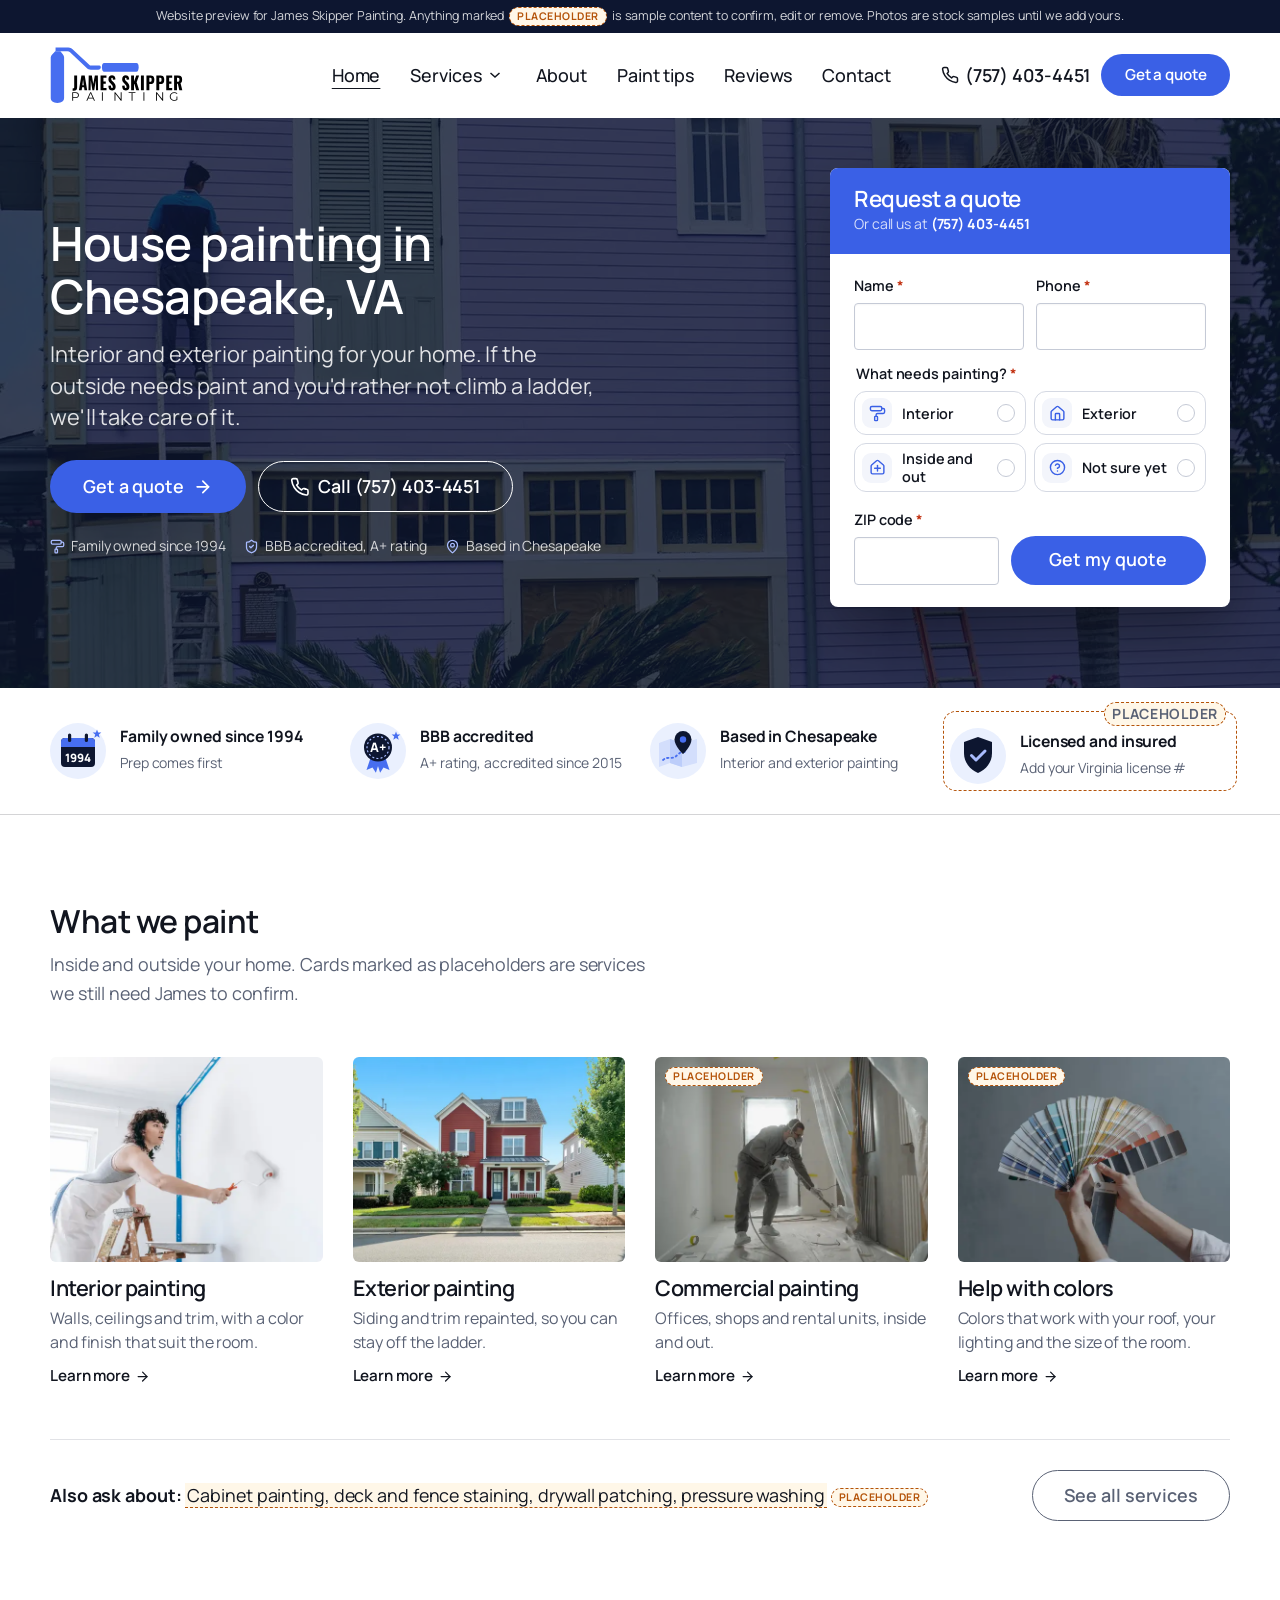
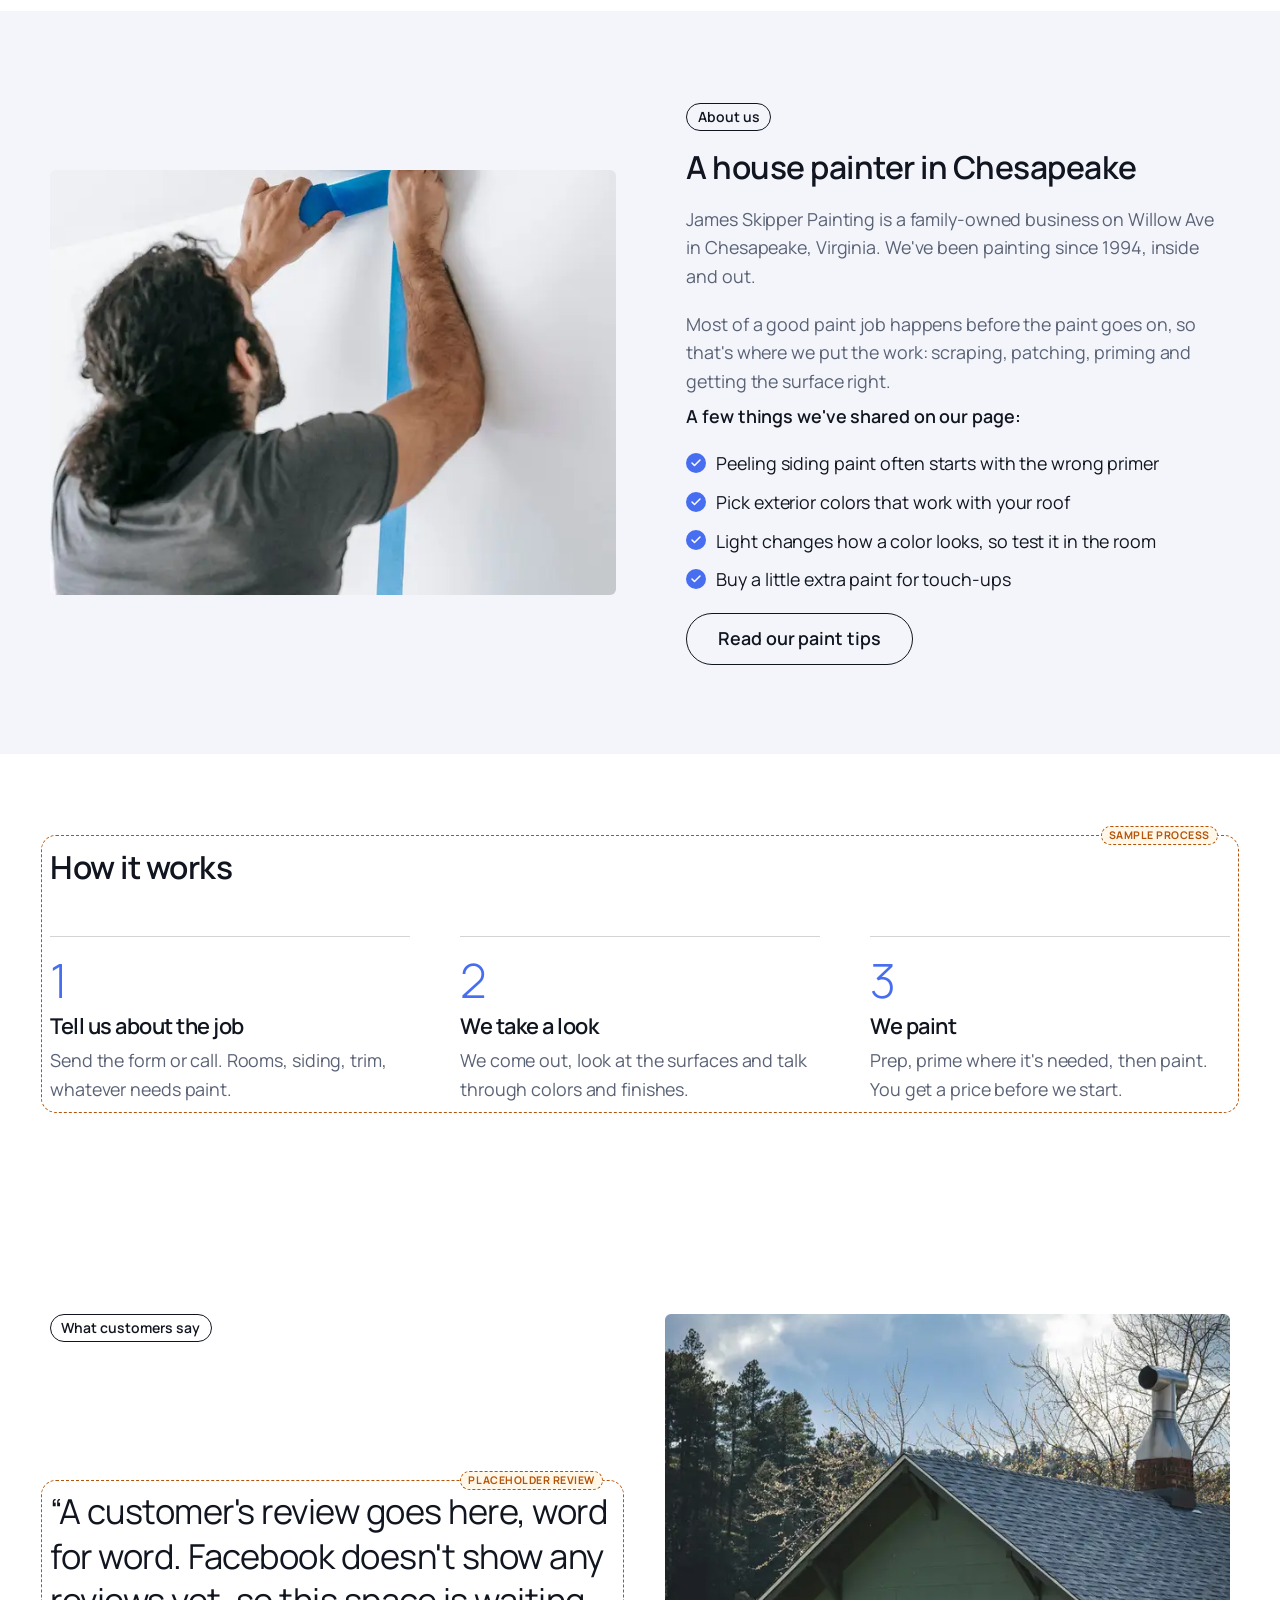
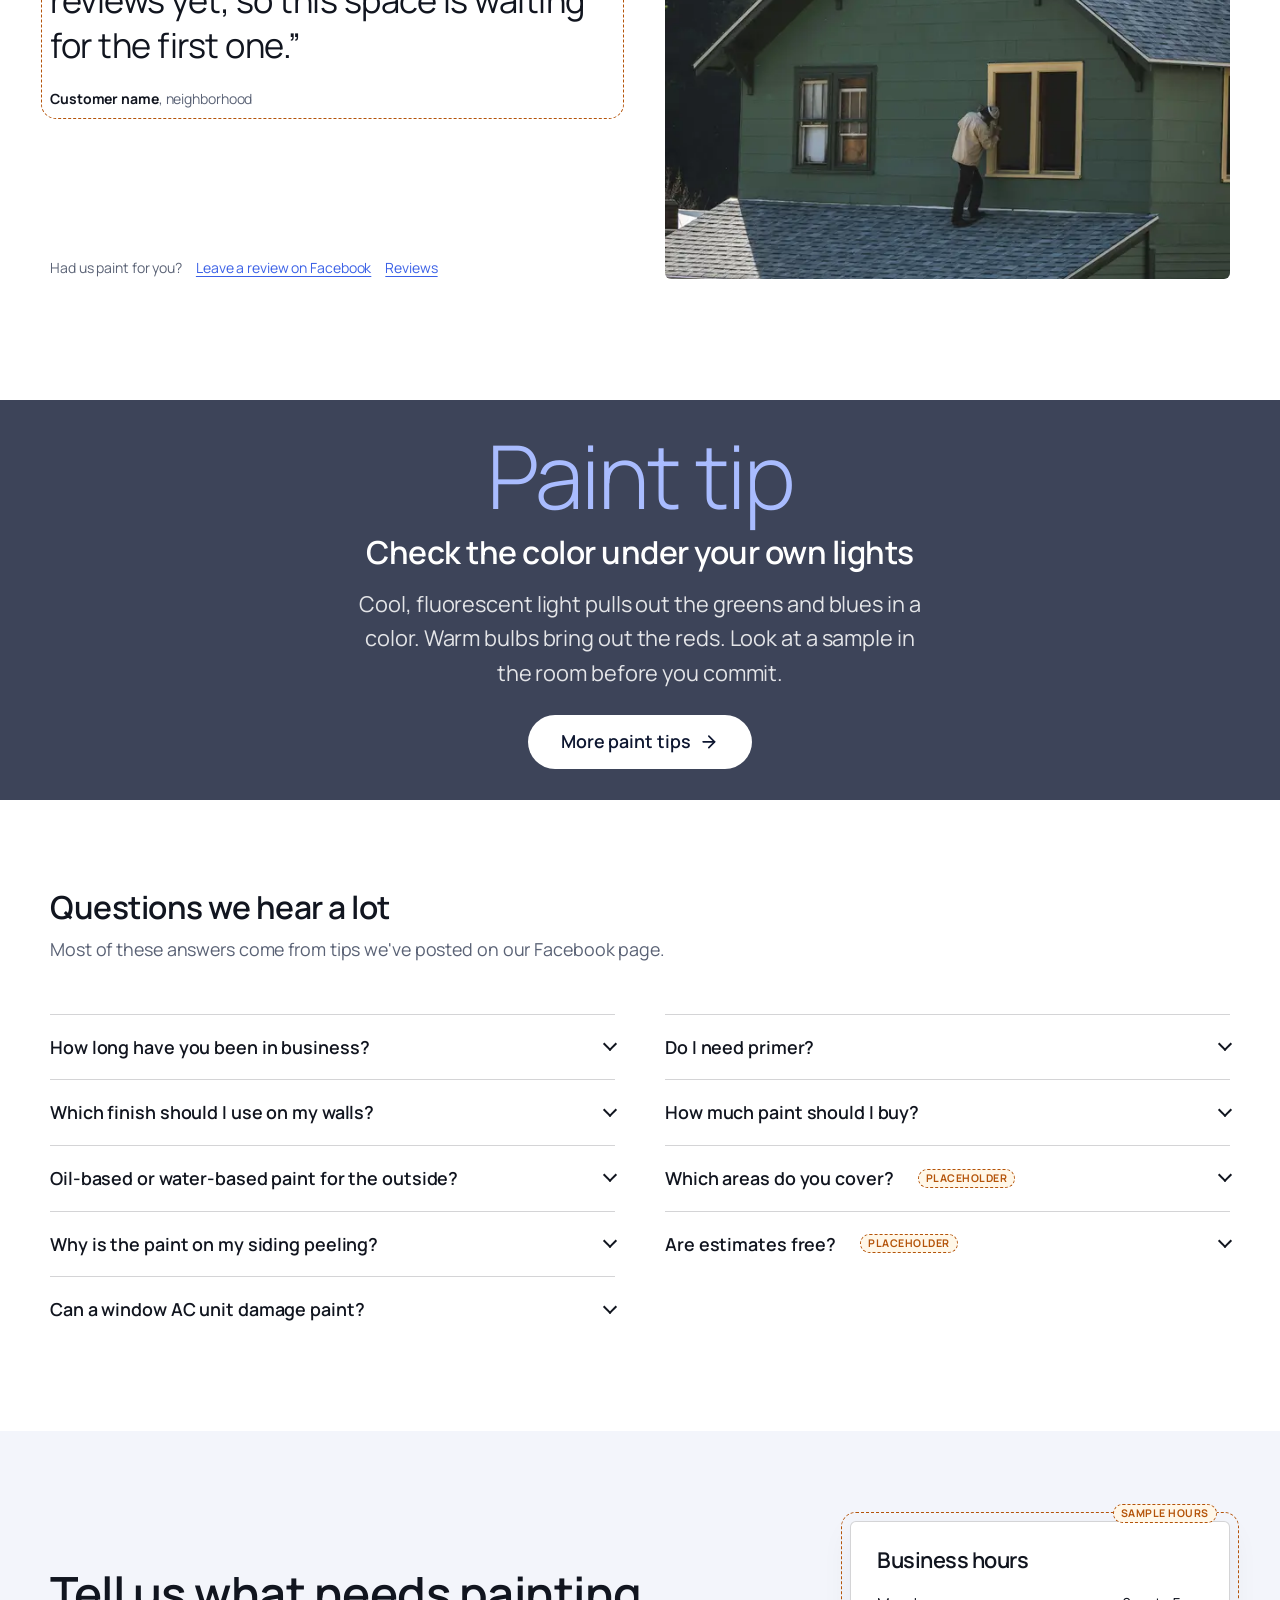
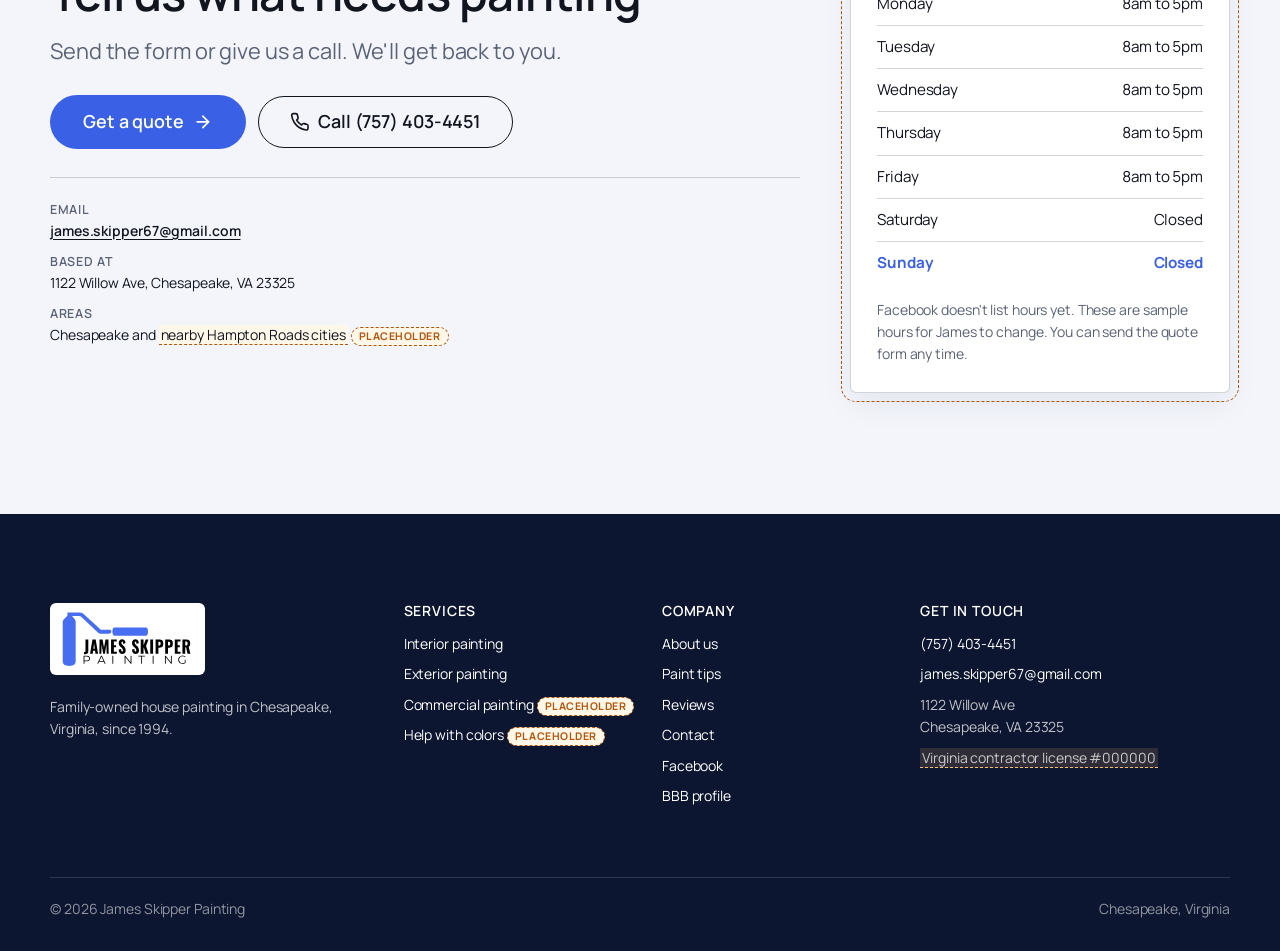
==== index.html @ ca0f30e1 "James Skipper Painting pitch prototype Static preview built from the pitch-prototypes starter: Home," ====
<!doctype html>
<html lang="en-US">
<head>
<meta charset="UTF-8">
<meta name="viewport" content="width=device-width, initial-scale=1">
<title>House Painting in Chesapeake, VA | James Skipper Painting</title>
<meta name="description" content="Family-owned interior and exterior house painting in Chesapeake, Virginia, since 1994. BBB accredited. Call (757) 403-4451 or request a quote.">
<!-- Prototype preview. Remove this noindex line at launch. -->
<meta name="robots" content="noindex, nofollow">
<meta name="theme-color" content="#0d1630">
<meta property="og:type" content="website">
<meta property="og:title" content="House Painting in Chesapeake, VA | James Skipper Painting">
<meta property="og:description" content="Family-owned interior and exterior house painting in Chesapeake, Virginia, since 1994. BBB accredited. Call (757) 403-4451 or request a quote.">
<meta property="og:url" content="https://skipperpainting.whitephoenixconsulting.com/">
<meta property="og:image" content="https://skipperpainting.whitephoenixconsulting.com/assets/img/og-image.jpg">
<meta name="twitter:card" content="summary_large_image">
<link rel="icon" type="image/png" href="assets/img/favicon-32.png">
<link rel="apple-touch-icon" href="assets/img/apple-touch-icon.png">
<link rel="preconnect" href="https://fonts.googleapis.com">
<link rel="preconnect" href="https://fonts.gstatic.com" crossorigin>
<link rel="stylesheet" href="https://fonts.googleapis.com/css2?family=Manrope:wght@300..800&amp;display=swap">
<link rel="stylesheet" id="wp-block-library-css" href="assets/css/wp-blocks.css?ver=11.2.0">
<link rel="stylesheet" id="theme-style-css" href="assets/css/site.css?ver=8f2d6618">
<meta name="site-build" content="20261008000940">
<script>document.documentElement.classList.add("js");</script>
<script>(function(){if(!window.fetch)return;fetch("version.json",{cache:"no-store"}).then(function(r){return r.json()}).then(function(v){if(v.build&&v.build!=="20261008000940"){var k="reload-"+v.build;try{if(sessionStorage.getItem(k))return;sessionStorage.setItem(k,"1")}catch(e){}location.reload()}}).catch(function(){})})();</script>
<script type="speculationrules">{"prerender": [{"source": "document", "where": {"and": [{"href_matches": "/*"}, {"not": {"href_matches": "/*\\?*"}}, {"not": {"selector_matches": "a[rel~=nofollow]"}}]}, "eagerness": "moderate"}]}</script>
<link rel="preload" as="image" href="assets/img/hero-1280.webp" imagesrcset="assets/img/hero-800.webp 800w, assets/img/hero-1280.webp 1280w, assets/img/hero-1920.webp 1920w" imagesizes="100vw" fetchpriority="high">
<script type="application/ld+json">{"@context":"https://schema.org","@type":"HousePainter","name":"James Skipper Painting","url":"https://skipperpainting.whitephoenixconsulting.com/","logo":"https://skipperpainting.whitephoenixconsulting.com/assets/img/logo.png","image":"https://skipperpainting.whitephoenixconsulting.com/assets/img/og-image.jpg","telephone":"+1-757-403-4451","email":"james.skipper67@gmail.com","address":{"@type":"PostalAddress","streetAddress":"1122 Willow Ave","addressLocality":"Chesapeake","addressRegion":"VA","postalCode":"23325","addressCountry":"US"},"foundingDate":"1994","areaServed":{"@type":"City","name":"Chesapeake"},"sameAs":["https://www.facebook.com/people/James-Skipper-Painting/100089586026542/","https://www.bbb.org/us/va/chesapeake/profile/painting-contractors/james-skipper-painting-0583-90042634"]}</script>
<script src="assets/js/site.js?ver=836bb1c6" defer></script>
</head>
<body class="home page has-mobile-actions">
<div class="wp-site-blocks">
<a class="skip-link screen-reader-text" href="#wp--skip-link--target">Skip to content</a>
<div class="preview-bar" role="note">Website preview for James Skipper Painting. Anything marked <span class="ph-chip" title="Placeholder: sample content. James Skipper Painting can confirm, edit or remove it.">Placeholder</span> is sample content to confirm, edit or remove. <span class="preview-bar__more">Photos are stock samples until we add yours.</span></div>
<header class="wp-block-template-part site-header has-global-padding">
  <div class="site-header__inner">
    <div class="wp-block-site-logo"><a href="./" rel="home" aria-label="James Skipper Painting, home"><img src="assets/img/logo.svg" width="182" height="78" alt="James Skipper Painting"></a></div>
    <nav class="wp-block-navigation" aria-label="Main"><ul class="wp-block-navigation__container"><li class="wp-block-navigation-item"><a class="wp-block-navigation-item__content" href="./" aria-current="page">Home</a></li><li class="wp-block-navigation-item has-child open-on-hover-click wp-block-navigation-submenu has-mega-menu"><a class="wp-block-navigation-item__content" href="services/">Services</a><button class="wp-block-navigation__submenu-icon wp-block-navigation-submenu__toggle" type="button" aria-expanded="false" aria-controls="mega-services" aria-label="Services submenu"><svg xmlns="http://www.w3.org/2000/svg" width="12" height="12" viewBox="0 0 12 12" fill="none" aria-hidden="true" focusable="false"><path d="M1.50002 4L6.00002 8L10.5 4" stroke-width="1.5"></path></svg></button><div class="mega-menu" id="mega-services"><div class="mega-menu__inner"><div class="mega-menu__grid"><a class="mega-card" href="services/#interior-painting"><span class="mega-card__media"><img src="assets/img/interior-640.webp" width="640" height="427" alt="" loading="lazy" decoding="async"></span><span class="mega-card__title">Interior painting</span><span class="mega-card__text">Walls, ceilings and trim, with a color and finish that suit the room.</span></a><a class="mega-card" href="services/#exterior-painting"><span class="mega-card__media"><img src="assets/img/exterior-640.webp" width="640" height="427" alt="" loading="lazy" decoding="async"></span><span class="mega-card__title">Exterior painting</span><span class="mega-card__text">Siding and trim repainted, so you can stay off the ladder.</span></a><a class="mega-card" href="services/#commercial-painting"><span class="mega-card__media"><img src="assets/img/commercial-640.webp" width="640" height="427" alt="" loading="lazy" decoding="async"><span class="ph-chip" title="Placeholder: sample content. James Skipper Painting can confirm, edit or remove it.">Placeholder</span></span><span class="mega-card__title">Commercial painting</span><span class="mega-card__text">Offices, shops and rental units, inside and out.</span></a><a class="mega-card" href="services/#color-advice"><span class="mega-card__media"><img src="assets/img/color-640.webp" width="640" height="427" alt="" loading="lazy" decoding="async"><span class="ph-chip" title="Placeholder: sample content. James Skipper Painting can confirm, edit or remove it.">Placeholder</span></span><span class="mega-card__title">Help with colors</span><span class="mega-card__text">Colors that work with your roof, your lighting and the size of the room.</span></a></div><div class="mega-menu__foot"><span><strong>Also ask about:</strong> <span class="ph" title="Placeholder: sample content. James Skipper Painting can confirm, edit or remove it.">Cabinet painting, deck and fence staining, drywall patching, pressure washing</span> <span class="ph-chip" title="Placeholder: sample content. James Skipper Painting can confirm, edit or remove it.">Placeholder</span></span><a class="more-link" href="services/">All services <svg xmlns="http://www.w3.org/2000/svg" viewBox="0 0 24 24" fill="none" stroke="currentColor" stroke-width="2" stroke-linecap="round" stroke-linejoin="round" aria-hidden="true" focusable="false"><path d="M5 12h14"/><path d="m12 5 7 7-7 7"/></svg></a></div></div></div></li><li class="wp-block-navigation-item"><a class="wp-block-navigation-item__content" href="about-us/">About</a></li><li class="wp-block-navigation-item"><a class="wp-block-navigation-item__content" href="paint-tips/">Paint tips</a></li><li class="wp-block-navigation-item"><a class="wp-block-navigation-item__content" href="reviews/">Reviews</a></li><li class="wp-block-navigation-item"><a class="wp-block-navigation-item__content" href="contact-us/">Contact</a></li></ul></nav>
    <div class="header-tools">
      <a class="header-phone" href="tel:+17574034451"><svg width="18" height="18" xmlns="http://www.w3.org/2000/svg" viewBox="0 0 24 24" fill="none" stroke="currentColor" stroke-width="2" stroke-linecap="round" stroke-linejoin="round" aria-hidden="true" focusable="false"><path d="M22 16.92v3a2 2 0 0 1-2.18 2 19.79 19.79 0 0 1-8.63-3.07 19.5 19.5 0 0 1-6-6 19.79 19.79 0 0 1-3.07-8.67A2 2 0 0 1 4.11 2h3a2 2 0 0 1 2 1.72c.13.96.36 1.9.7 2.81a2 2 0 0 1-.45 2.11L8.09 9.91a16 16 0 0 0 6 6l1.27-1.27a2 2 0 0 1 2.11-.45c.91.34 1.85.57 2.81.7A2 2 0 0 1 22 16.92z"/></svg>(757) 403-4451</a>
      <a class="icon-button header-call" href="tel:+17574034451" aria-label="Call (757) 403-4451"><svg xmlns="http://www.w3.org/2000/svg" viewBox="0 0 24 24" fill="none" stroke="currentColor" stroke-width="2" stroke-linecap="round" stroke-linejoin="round" aria-hidden="true" focusable="false"><path d="M22 16.92v3a2 2 0 0 1-2.18 2 19.79 19.79 0 0 1-8.63-3.07 19.5 19.5 0 0 1-6-6 19.79 19.79 0 0 1-3.07-8.67A2 2 0 0 1 4.11 2h3a2 2 0 0 1 2 1.72c.13.96.36 1.9.7 2.81a2 2 0 0 1-.45 2.11L8.09 9.91a16 16 0 0 0 6 6l1.27-1.27a2 2 0 0 1 2.11-.45c.91.34 1.85.57 2.81.7A2 2 0 0 1 22 16.92z"/></svg></a>
      <div class="wp-block-button header-quote"><a class="wp-block-button__link wp-element-button" href="quote/">Get a quote</a></div>
      <button class="wp-block-navigation__responsive-container-open icon-button" type="button" aria-haspopup="dialog" aria-expanded="false" aria-label="Open menu"><svg xmlns="http://www.w3.org/2000/svg" viewBox="0 0 24 24" aria-hidden="true" focusable="false"><path fill="currentColor" d="M5 5v1.5h14V5H5zm0 7.8h14v-1.5H5v1.5zM5 19h14v-1.5H5V19z"/></svg></button>
    </div>
  </div>
  <div class="wp-block-navigation__responsive-container" role="dialog" aria-modal="true" aria-label="Menu">
    <button class="wp-block-navigation__responsive-container-close icon-button" type="button" aria-label="Close menu"><svg xmlns="http://www.w3.org/2000/svg" viewBox="0 0 24 24" aria-hidden="true" focusable="false"><path fill="currentColor" d="m13.06 12 6.47-6.47-1.06-1.06L12 10.94 5.53 4.47 4.47 5.53 10.94 12l-6.47 6.47 1.06 1.06L12 13.06l6.47 6.47 1.06-1.06L13.06 12Z"/></svg></button>
    <ul><li><a href="./" aria-current="page">Home</a></li><li><a href="services/">Services</a><ul class="overlay-sub"><li><a href="services/#interior-painting">Interior painting</a></li><li><a href="services/#exterior-painting">Exterior painting</a></li><li><a href="services/#commercial-painting">Commercial painting</a></li><li><a href="services/#color-advice">Help with colors</a></li></ul></li><li><a href="about-us/">About</a></li><li><a href="paint-tips/">Paint tips</a></li><li><a href="reviews/">Reviews</a></li><li><a href="contact-us/">Contact</a></li></ul>
    <div class="wp-block-buttons is-layout-flex"><div class="wp-block-button"><a class="wp-block-button__link wp-element-button" href="quote/">Get a quote</a></div><div class="wp-block-button is-style-outline"><a class="wp-block-button__link wp-element-button" href="tel:+17574034451">Call (757) 403-4451</a></div></div>
  </div>
</header>
<main class="wp-block-group" id="wp--skip-link--target">

<div class="wp-block-cover alignfull hero-cover">
  <img class="wp-block-cover__image-background" src="assets/img/hero-1280.webp" srcset="assets/img/hero-800.webp 800w, assets/img/hero-1280.webp 1280w, assets/img/hero-1920.webp 1920w" sizes="100vw" width="1920" height="1280" alt="" fetchpriority="high" decoding="async" data-object-fit="cover">
  <span aria-hidden="true" class="wp-block-cover__background has-background-dim-80 has-background-dim" style="background-color:#0d1630"></span>
  <div class="wp-block-cover__inner-container">
    <div class="wp-block-columns is-layout-flex">
      <div class="wp-block-column">
        <h1 class="wp-block-heading">House painting in Chesapeake, VA</h1>
        <p class="hero-lede">Interior and exterior painting for your home. If the outside needs paint and you'd rather not climb a ladder, we'll take care of it.</p>
        <div data-hero-cta><div class="wp-block-buttons is-layout-flex"><div class="wp-block-button"><a class="wp-block-button__link wp-element-button" href="quote/">Get a quote<svg xmlns="http://www.w3.org/2000/svg" viewBox="0 0 24 24" fill="none" stroke="currentColor" stroke-width="2" stroke-linecap="round" stroke-linejoin="round" aria-hidden="true" focusable="false"><path d="M5 12h14"/><path d="m12 5 7 7-7 7"/></svg></a></div><div class="wp-block-button is-style-outline"><a class="wp-block-button__link wp-element-button" href="tel:+17574034451"><svg xmlns="http://www.w3.org/2000/svg" viewBox="0 0 24 24" fill="none" stroke="currentColor" stroke-width="2" stroke-linecap="round" stroke-linejoin="round" aria-hidden="true" focusable="false"><path d="M22 16.92v3a2 2 0 0 1-2.18 2 19.79 19.79 0 0 1-8.63-3.07 19.5 19.5 0 0 1-6-6 19.79 19.79 0 0 1-3.07-8.67A2 2 0 0 1 4.11 2h3a2 2 0 0 1 2 1.72c.13.96.36 1.9.7 2.81a2 2 0 0 1-.45 2.11L8.09 9.91a16 16 0 0 0 6 6l1.27-1.27a2 2 0 0 1 2.11-.45c.91.34 1.85.57 2.81.7A2 2 0 0 1 22 16.92z"/></svg>Call (757) 403-4451</a></div></div></div>
        <p class="hero-meta"><span><svg xmlns="http://www.w3.org/2000/svg" viewBox="0 0 24 24" fill="none" stroke="currentColor" stroke-width="2" stroke-linecap="round" stroke-linejoin="round" aria-hidden="true" focusable="false"><rect width="16" height="6" x="2" y="2" rx="2"/><path d="M10 16v-2a2 2 0 0 1 2-2h8a2 2 0 0 0 2-2V7a2 2 0 0 0-2-2h-2"/><rect width="4" height="6" x="8" y="16" rx="1"/></svg> Family owned since 1994</span><span><svg xmlns="http://www.w3.org/2000/svg" viewBox="0 0 24 24" fill="none" stroke="currentColor" stroke-width="2" stroke-linecap="round" stroke-linejoin="round" aria-hidden="true" focusable="false"><path d="M20 13c0 5-3.5 7.5-7.66 8.95a1 1 0 0 1-.67-.01C7.5 20.5 4 18 4 13V6a1 1 0 0 1 1-1c2 0 4.5-1.2 6.24-2.72a1.17 1.17 0 0 1 1.52 0C14.51 3.81 17 5 19 5a1 1 0 0 1 1 1z"/><path d="m9 12 2 2 4-4"/></svg> BBB accredited, A+ rating</span><span><svg xmlns="http://www.w3.org/2000/svg" viewBox="0 0 24 24" fill="none" stroke="currentColor" stroke-width="2" stroke-linecap="round" stroke-linejoin="round" aria-hidden="true" focusable="false"><path d="M20 10c0 4.993-5.539 10.193-7.399 11.799a1 1 0 0 1-1.202 0C9.539 20.193 4 14.993 4 10a8 8 0 0 1 16 0"/><circle cx="12" cy="10" r="3"/></svg> Based in Chesapeake</span></p>
      </div>
      <div class="wp-block-column hero-form-col">
        <div class="quote-box">
          <div class="quote-box__head"><h2 class="wp-block-heading">Request a quote</h2><p>Or call us at <a href="tel:+17574034451">(757) 403-4451</a></p></div>
          <div class="gform_wrapper">
            <div class="gform_validation_errors" role="alert" hidden>There was a problem with your submission. Please review the fields below.</div>
            <form method="post" novalidate>
              <div class="gform_fields">
                <div class="gfield gfield--width-half stack-sm "><label class="gfield_label" for="h-name">Name<span class="gfield_required" aria-hidden="true">*</span></label><div class="ginput_container"><input id="h-name" name="name" type="text" autocomplete="name" required></div><div class="validation_message" aria-live="polite"></div></div>
                <div class="gfield gfield--width-half stack-sm "><label class="gfield_label" for="h-phone">Phone<span class="gfield_required" aria-hidden="true">*</span></label><div class="ginput_container"><input id="h-phone" name="phone" type="tel" autocomplete="tel" required></div><div class="validation_message" aria-live="polite"></div></div>
                <fieldset class="gfield " data-group-required style="border:0;margin:0;padding:0;min-width:0"><legend class="gfield_label">What needs painting?<span class="gfield_required" aria-hidden="true">*</span></legend><div class="ginput_container"><ul class="gchoice-cards"><li><label class="gcard"><input type="radio" name="service" value="interior-painting"><span class="gcard__box"><span class="gcard__icon"><svg viewBox="0 0 24 24" fill="none" stroke="currentColor" stroke-width="2" stroke-linecap="round" stroke-linejoin="round" aria-hidden="true" focusable="false"><rect width="16" height="6" x="2" y="2" rx="2"/><path d="M10 16v-2a2 2 0 0 1 2-2h8a2 2 0 0 0 2-2V7a2 2 0 0 0-2-2h-2"/><rect width="4" height="6" x="8" y="16" rx="1"/></svg></span><span class="gcard__text">Interior</span><span class="gcard__tick"><svg viewBox="0 0 24 24" fill="none" stroke="currentColor" stroke-width="3.5" stroke-linecap="round" stroke-linejoin="round" aria-hidden="true" focusable="false"><path d="M20 6 9 17l-5-5"/></svg></span></span></label></li><li><label class="gcard"><input type="radio" name="service" value="exterior-painting"><span class="gcard__box"><span class="gcard__icon"><svg viewBox="0 0 24 24" fill="none" stroke="currentColor" stroke-width="2" stroke-linecap="round" stroke-linejoin="round" aria-hidden="true" focusable="false"><path d="M15 21v-8a1 1 0 0 0-1-1h-4a1 1 0 0 0-1 1v8"/><path d="M3 10a2 2 0 0 1 .709-1.528l7-5.999a2 2 0 0 1 2.582 0l7 5.999A2 2 0 0 1 21 10v9a2 2 0 0 1-2 2H5a2 2 0 0 1-2-2z"/></svg></span><span class="gcard__text">Exterior</span><span class="gcard__tick"><svg viewBox="0 0 24 24" fill="none" stroke="currentColor" stroke-width="3.5" stroke-linecap="round" stroke-linejoin="round" aria-hidden="true" focusable="false"><path d="M20 6 9 17l-5-5"/></svg></span></span></label></li><li><label class="gcard"><input type="radio" name="service" value="inside-and-out"><span class="gcard__box"><span class="gcard__icon"><svg viewBox="0 0 24 24" fill="none" stroke="currentColor" stroke-width="2" stroke-linecap="round" stroke-linejoin="round" aria-hidden="true" focusable="false"><path d="M3 10a2 2 0 0 1 .709-1.528l7-5.999a2 2 0 0 1 2.582 0l7 5.999A2 2 0 0 1 21 10v9a2 2 0 0 1-2 2H5a2 2 0 0 1-2-2z"/><path d="M8 13h8"/><path d="M12 9v8"/></svg></span><span class="gcard__text">Inside and out</span><span class="gcard__tick"><svg viewBox="0 0 24 24" fill="none" stroke="currentColor" stroke-width="3.5" stroke-linecap="round" stroke-linejoin="round" aria-hidden="true" focusable="false"><path d="M20 6 9 17l-5-5"/></svg></span></span></label></li><li><label class="gcard"><input type="radio" name="service" value="not-sure"><span class="gcard__box"><span class="gcard__icon"><svg viewBox="0 0 24 24" fill="none" stroke="currentColor" stroke-width="2" stroke-linecap="round" stroke-linejoin="round" aria-hidden="true" focusable="false"><circle cx="12" cy="12" r="10"/><path d="M9.09 9a3 3 0 0 1 5.83 1c0 2-3 3-3 3"/><path d="M12 17h.01"/></svg></span><span class="gcard__text">Not sure yet</span><span class="gcard__tick"><svg viewBox="0 0 24 24" fill="none" stroke="currentColor" stroke-width="3.5" stroke-linecap="round" stroke-linejoin="round" aria-hidden="true" focusable="false"><path d="M20 6 9 17l-5-5"/></svg></span></span></label></li></ul></div><div class="validation_message" aria-live="polite"></div></fieldset>
              </div>
              <div class="gform_footer gform_footer--inline">
                <div class="gfield "><label class="gfield_label" for="h-zip">ZIP code<span class="gfield_required" aria-hidden="true">*</span></label><div class="ginput_container"><input id="h-zip" name="zip" type="text" inputmode="numeric" maxlength="5" autocomplete="postal-code" required></div><div class="validation_message" aria-live="polite"></div></div>
                <button class="wp-element-button" type="submit">Get my quote</button>
              </div>
            </form>
            <div class="gform_confirmation_wrapper" hidden><div class="gform_confirmation_message" role="status"><h3 class="wp-block-heading">Thanks<span data-first-name></span>! We got your request.</h3><p>We'll get back to you soon. Need us sooner? Call <a href="tel:+17574034451">(757) 403-4451</a>.</p></div></div>
          </div>
        </div>
      </div>
    </div>
  </div>
</div>

<section class="wp-block-group alignfull trust-row has-global-padding" aria-label="About us at a glance">
  <div class="wp-block-group is-layout-grid columns-4"><div class="trust-item wp-reveal"><svg class="trust-art" viewBox="0 0 56 56" aria-hidden="true" focusable="false"><circle cx="28" cy="28" r="28" fill="#eaf0fe"/><rect x="11" y="15" width="34" height="29" rx="4" fill="#0d1630"/><path d="M15 15h26a4 4 0 0 1 4 4v5H11v-5a4 4 0 0 1 4-4z" fill="#476ef0"/><rect x="18" y="10.5" width="3.2" height="8.5" rx="1.6" fill="#0d1630"/><rect x="34.8" y="10.5" width="3.2" height="8.5" rx="1.6" fill="#0d1630"/><text x="28" y="38.6" text-anchor="middle" font-family="Manrope, sans-serif" font-size="11.5" font-weight="800" fill="#fff">1994</text><polygon class="trust-art__spark" points="47.00,6.40 48.12,9.46 51.37,9.58 48.81,11.59 49.70,14.72 47.00,12.90 44.30,14.72 45.19,11.59 42.63,9.58 45.88,9.46" fill="#476ef0"/></svg><p><strong>Family owned since 1994</strong><span>Prep comes first</span></p></div><div class="trust-item wp-reveal" style="--reveal-delay:0.08s"><svg class="trust-art" viewBox="0 0 56 56" aria-hidden="true" focusable="false"><circle cx="28" cy="28" r="28" fill="#eaf0fe"/><path d="M21 33.5 16.5 47l6-2.6 3.4 5.3 3.6-11.4z" fill="#476ef0"/><path d="M35 33.5 39.5 47l-6-2.6-3.4 5.3-3.6-11.4z" fill="#476ef0"/><circle cx="28" cy="24.5" r="14" fill="#0d1630"/><circle cx="28" cy="24.5" r="11" fill="none" stroke="#a9bcff" stroke-width="1.2" stroke-dasharray="2 2.2"/><text x="28" y="29.2" text-anchor="middle" font-family="Manrope, sans-serif" font-size="13" font-weight="800" fill="#fff">A+</text><polygon class="trust-art__spark" points="46.00,8.40 47.12,11.46 50.37,11.58 47.81,13.59 48.70,16.72 46.00,14.90 43.30,16.72 44.19,13.59 41.63,11.58 44.88,11.46" fill="#476ef0"/></svg><p><strong>BBB accredited</strong><span>A+ rating, accredited since 2015</span></p></div><div class="trust-item wp-reveal" style="--reveal-delay:0.16s"><svg class="trust-art" viewBox="0 0 56 56" aria-hidden="true" focusable="false"><circle cx="28" cy="28" r="28" fill="#eaf0fe"/><polygon points="9,20 20,16 32,20 47,16 47,40 32,44 20,40 9,44" fill="#d3defc"/><polygon points="20,16 32,20 32,44 20,40" fill="#bccdfa"/><path d="M13 37c5-4 9-1 12-3s5-6 10-5" fill="none" stroke="#476ef0" stroke-width="1.8" stroke-linecap="round" stroke-dasharray="1.5 3"/><path class="trust-art__pin" d="M33 8a8.5 8.5 0 0 1 8.5 8.5c0 6.5-8.5 14.5-8.5 14.5s-8.5-8-8.5-14.5A8.5 8.5 0 0 1 33 8z" fill="#0d1630"/><circle cx="33" cy="16.5" r="3.2" fill="#476ef0"/></svg><p><strong>Based in Chesapeake</strong><span>Interior and exterior painting</span></p></div><div class="trust-item wp-reveal is-placeholder" style="--reveal-delay:0.24s"><span class="ph-chip ph-corner" title="Placeholder: sample content. James Skipper Painting can confirm, edit or remove it.">Placeholder</span><svg class="trust-art" viewBox="0 0 56 56" aria-hidden="true" focusable="false"><circle cx="28" cy="28" r="28" fill="#eaf0fe"/><path d="M28 9l14 5v11c0 9.5-6 16.5-14 20-8-3.5-14-10.5-14-20V14z" fill="#0d1630"/><path d="M21.5 27.5l4.5 4.5 9-9" fill="none" stroke="#a9bcff" stroke-width="3" stroke-linecap="round" stroke-linejoin="round"/></svg><p><strong>Licensed and insured</strong><span>Add your Virginia license #</span></p></div></div>
</section>

<section class="wp-block-group alignfull section has-global-padding" aria-labelledby="services-title">
  <div class="wide">
    <div class="section-head wp-reveal">
      <h2 class="wp-block-heading" id="services-title">What we paint</h2>
      <p>Inside and outside your home. Cards marked as placeholders are services we still need James to confirm.</p>
    </div>
    <div class="wp-block-group is-layout-grid columns-4"><div class="wp-block-group service-card wp-reveal">
  <a href="services/#interior-painting">
    <figure class="wp-block-image size-large"><img src="assets/img/interior-1000.webp" srcset="assets/img/interior-640.webp 640w, assets/img/interior-1000.webp 1000w, assets/img/interior-1400.webp 1400w" sizes="(min-width: 782px) 25vw, 50vw" width="1400" height="933" alt="Painter rolling white paint onto an interior wall" loading="lazy" decoding="async"></figure>
    <h3 class="wp-block-heading">Interior painting</h3>
    <p>Walls, ceilings and trim, with a color and finish that suit the room.</p>
    <span class="more-link">Learn more <svg xmlns="http://www.w3.org/2000/svg" viewBox="0 0 24 24" fill="none" stroke="currentColor" stroke-width="2" stroke-linecap="round" stroke-linejoin="round" aria-hidden="true" focusable="false"><path d="M5 12h14"/><path d="m12 5 7 7-7 7"/></svg></span>
  </a>
</div><div class="wp-block-group service-card wp-reveal" style="--reveal-delay:0.08s">
  <a href="services/#exterior-painting">
    <figure class="wp-block-image size-large"><img src="assets/img/exterior-1000.webp" srcset="assets/img/exterior-640.webp 640w, assets/img/exterior-1000.webp 1000w, assets/img/exterior-1400.webp 1400w" sizes="(min-width: 782px) 25vw, 50vw" width="1400" height="933" alt="Red two-story house with white trim on a residential street" loading="lazy" decoding="async"></figure>
    <h3 class="wp-block-heading">Exterior painting</h3>
    <p>Siding and trim repainted, so you can stay off the ladder.</p>
    <span class="more-link">Learn more <svg xmlns="http://www.w3.org/2000/svg" viewBox="0 0 24 24" fill="none" stroke="currentColor" stroke-width="2" stroke-linecap="round" stroke-linejoin="round" aria-hidden="true" focusable="false"><path d="M5 12h14"/><path d="m12 5 7 7-7 7"/></svg></span>
  </a>
</div><div class="wp-block-group service-card wp-reveal" style="--reveal-delay:0.16s">
  <a href="services/#commercial-painting">
    <figure class="wp-block-image size-large"><img src="assets/img/commercial-1000.webp" srcset="assets/img/commercial-640.webp 640w, assets/img/commercial-1000.webp 1000w, assets/img/commercial-1400.webp 1400w" sizes="(min-width: 782px) 25vw, 50vw" width="1400" height="933" alt="Painter spraying walls in a room covered with plastic sheeting" loading="lazy" decoding="async"><span class="ph-chip" title="Placeholder: sample content. James Skipper Painting can confirm, edit or remove it.">Placeholder</span></figure>
    <h3 class="wp-block-heading">Commercial painting</h3>
    <p>Offices, shops and rental units, inside and out.</p>
    <span class="more-link">Learn more <svg xmlns="http://www.w3.org/2000/svg" viewBox="0 0 24 24" fill="none" stroke="currentColor" stroke-width="2" stroke-linecap="round" stroke-linejoin="round" aria-hidden="true" focusable="false"><path d="M5 12h14"/><path d="m12 5 7 7-7 7"/></svg></span>
  </a>
</div><div class="wp-block-group service-card wp-reveal" style="--reveal-delay:0.24s">
  <a href="services/#color-advice">
    <figure class="wp-block-image size-large"><img src="assets/img/color-1000.webp" srcset="assets/img/color-640.webp 640w, assets/img/color-1000.webp 1000w, assets/img/color-1400.webp 1400w" sizes="(min-width: 782px) 25vw, 50vw" width="1400" height="933" alt="Hand holding open a fan deck of paint colors" loading="lazy" decoding="async"><span class="ph-chip" title="Placeholder: sample content. James Skipper Painting can confirm, edit or remove it.">Placeholder</span></figure>
    <h3 class="wp-block-heading">Help with colors</h3>
    <p>Colors that work with your roof, your lighting and the size of the room.</p>
    <span class="more-link">Learn more <svg xmlns="http://www.w3.org/2000/svg" viewBox="0 0 24 24" fill="none" stroke="currentColor" stroke-width="2" stroke-linecap="round" stroke-linejoin="round" aria-hidden="true" focusable="false"><path d="M5 12h14"/><path d="m12 5 7 7-7 7"/></svg></span>
  </a>
</div></div>
    <div class="truck-note wp-reveal"><p><strong>Also ask about:</strong> <span class="ph" title="Placeholder: sample content. James Skipper Painting can confirm, edit or remove it.">Cabinet painting, deck and fence staining, drywall patching, pressure washing</span> <span class="ph-chip" title="Placeholder: sample content. James Skipper Painting can confirm, edit or remove it.">Placeholder</span></p><div class="wp-block-buttons is-layout-flex"><div class="wp-block-button is-style-outline"><a class="wp-block-button__link wp-element-button" href="services/">See all services</a></div></div></div>
  </div>
</section>

<section class="wp-block-group alignfull section has-accent-5-background-color has-global-padding" aria-labelledby="about-title">
  <div class="wp-block-media-text alignwide wide is-stacked-on-mobile wp-reveal" style="grid-template-columns:48% auto">
    <figure class="wp-block-media-text__media wp-lightbox-container"><img src="assets/img/prep-1000.webp" srcset="assets/img/prep-640.webp 640w, assets/img/prep-1000.webp 1000w, assets/img/prep-1400.webp 1400w" sizes="(min-width: 782px) 48vw, 100vw" width="1400" height="1050" alt="Painter pressing tape along a wall before painting" loading="lazy" decoding="async"><button class="lightbox-trigger" type="button" aria-haspopup="dialog" aria-label="Enlarge: Painter pressing tape along a wall before painting"><svg xmlns="http://www.w3.org/2000/svg" width="12" height="12" fill="none" viewBox="0 0 12 12" aria-hidden="true" focusable="false"><path fill="#fff" d="M2 0a2 2 0 0 0-2 2v2h1.5V2a.5.5 0 0 1 .5-.5h2V0H2Zm2 10.5H2a.5.5 0 0 1-.5-.5V8H0v2a2 2 0 0 0 2 2h2v-1.5ZM8 12v-1.5h2a.5.5 0 0 0 .5-.5V8H12v2a2 2 0 0 1-2 2H8Zm2-12a2 2 0 0 1 2 2v2h-1.5V2a.5.5 0 0 0-.5-.5H8V0h2Z"/></svg></button></figure>
    <div class="wp-block-media-text__content">
      <h2 class="wp-block-heading is-style-text-annotation">About us</h2>
      <h2 class="wp-block-heading" id="about-title">A house painter in Chesapeake</h2>
      <p>James Skipper Painting is a family-owned business on Willow Ave in Chesapeake, Virginia. We've been painting since 1994, inside and out.</p>
      <p>Most of a good paint job happens before the paint goes on, so that's where we put the work: scraping, patching, priming and getting the surface right.</p>
      <p class="list-intro">A few things we've shared on our page:</p>
      <ul class="wp-block-list is-style-checks">
        <li>Peeling siding paint often starts with the wrong primer</li>
        <li>Pick exterior colors that work with your roof</li>
        <li>Light changes how a color looks, so test it in the room</li>
        <li>Buy a little extra paint for touch-ups</li>
      </ul>
      <div class="wp-block-buttons is-layout-flex"><div class="wp-block-button is-style-outline"><a class="wp-block-button__link wp-element-button" href="paint-tips/">Read our paint tips</a></div></div>
    </div>
  </div>
</section>

<section class="wp-block-group alignfull section has-global-padding" aria-labelledby="how-title">
  <div class="wide is-placeholder ph-section">
    <span class="ph-chip ph-corner" title="Placeholder: sample content. James Skipper Painting can confirm, edit or remove it.">Sample process</span>
    <div class="section-head wp-reveal"><h2 class="wp-block-heading" id="how-title">How it works</h2></div>
    <div class="wp-block-columns steps is-layout-flex">
      <div class="wp-block-column wp-reveal"><span class="step-number">1</span><h3 class="wp-block-heading">Tell us about the job</h3><p>Send the form or call. Rooms, siding, trim, whatever needs paint.</p></div>
      <div class="wp-block-column wp-reveal" style="--reveal-delay:0.08s"><span class="step-number">2</span><h3 class="wp-block-heading">We take a look</h3><p>We come out, look at the surfaces and talk through colors and finishes.</p></div>
      <div class="wp-block-column wp-reveal" style="--reveal-delay:0.16s"><span class="step-number">3</span><h3 class="wp-block-heading">We paint</h3><p>Prep, prime where it's needed, then paint. You get a price before we start.</p></div>
    </div>
  </div>
</section>

<section class="wp-block-group alignfull section has-global-padding">
  <div class="wp-block-columns alignwide wide is-layout-flex">
    <div class="wp-block-column testimonial-col wp-reveal">
      <h2 class="wp-block-heading is-style-text-annotation">What customers say</h2>
      <div class="is-placeholder">
        <span class="ph-chip ph-corner" title="Placeholder: sample content. James Skipper Painting can confirm, edit or remove it.">Placeholder review</span>
        <blockquote class="wp-block-quote is-style-plain testimonial-quote">
          <p>&ldquo;A customer's review goes here, word for word. Facebook doesn't show any reviews yet, so this space is waiting for the first one.&rdquo;</p>
          <cite><strong>Customer name</strong>, neighborhood</cite>
        </blockquote>
      </div>
      <p class="rating-line">Had us paint for you? <a href="https://www.facebook.com/profile.php?id=100089586026542&sk=reviews" target="_blank" rel="noopener">Leave a review on Facebook</a> <a href="reviews/">Reviews</a></p>
    </div>
    <div class="wp-block-column wp-reveal" style="--reveal-delay:0.08s">
      <figure class="wp-block-image size-large testimonial-media wp-lightbox-container"><img src="assets/img/trim-1000.webp" srcset="assets/img/trim-640.webp 640w, assets/img/trim-1000.webp 1000w, assets/img/trim-1400.webp 1400w" sizes="(min-width: 782px) 50vw, 100vw" width="1400" height="2062" alt="Painter working on the roof trim of a green house" loading="lazy" decoding="async"><button class="lightbox-trigger" type="button" aria-haspopup="dialog" aria-label="Enlarge: Painter working on the roof trim of a green house"><svg xmlns="http://www.w3.org/2000/svg" width="12" height="12" fill="none" viewBox="0 0 12 12" aria-hidden="true" focusable="false"><path fill="#fff" d="M2 0a2 2 0 0 0-2 2v2h1.5V2a.5.5 0 0 1 .5-.5h2V0H2Zm2 10.5H2a.5.5 0 0 1-.5-.5V8H0v2a2 2 0 0 0 2 2h2v-1.5ZM8 12v-1.5h2a.5.5 0 0 0 .5-.5V8H12v2a2 2 0 0 1-2 2H8Zm2-12a2 2 0 0 1 2 2v2h-1.5V2a.5.5 0 0 0-.5-.5H8V0h2Z"/></svg></button></figure>
    </div>
  </div>
</section>

<div class="wp-block-cover alignfull has-parallax band-cover" style="min-height:400px">
  <div role="img" aria-label="A living room with cream walls and a white brick fireplace" class="wp-block-cover__image-background has-parallax" style="background-position:50% 50%;background-image:url(assets/img/cover-1920.webp)"></div>
  <span aria-hidden="true" class="wp-block-cover__background has-background-dim-80 has-background-dim" style="background-color:#0d1630"></span>
  <div class="wp-block-cover__inner-container has-text-align-center wp-reveal">
    <span class="band-kicker">Paint tip</span>
    <h2 class="wp-block-heading">Check the color under your own lights</h2>
    <p>Cool, fluorescent light pulls out the greens and blues in a color. Warm bulbs bring out the reds. Look at a sample in the room before you commit.</p>
    <div class="wp-block-buttons is-layout-flex is-content-justification-center"><div class="wp-block-button is-style-light"><a class="wp-block-button__link wp-element-button" href="paint-tips/">More paint tips<svg xmlns="http://www.w3.org/2000/svg" viewBox="0 0 24 24" fill="none" stroke="currentColor" stroke-width="2" stroke-linecap="round" stroke-linejoin="round" aria-hidden="true" focusable="false"><path d="M5 12h14"/><path d="m12 5 7 7-7 7"/></svg></a></div></div>
  </div>
</div>

<section class="wp-block-group alignfull section has-global-padding" aria-labelledby="faq-title">
  <div class="wide">
    <div class="section-head wp-reveal">
      <h2 class="wp-block-heading" id="faq-title">Questions we hear a lot</h2>
      <p>Most of these answers come from tips we've posted on our Facebook page.</p>
    </div>
    <div class="faq-grid wp-reveal"><div><details class="wp-block-details"><summary>How long have you been in business?</summary><p>Since 1994. We're a family-owned painting business based in Chesapeake, and we've been BBB accredited since 2015.</p></details><details class="wp-block-details"><summary>Which finish should I use on my walls?</summary><p>Eggshell is a common pick for interior walls. It's close to flat, with a little more sheen, and it washes better, so fingerprints and marks come off more easily.</p></details><details class="wp-block-details"><summary>Oil-based or water-based paint for the outside?</summary><p>Oil-based paint has the longest record outdoors. It stands up to weather and leaves a smooth finish, but it's harder to work with and dries more slowly than water-based acrylic.</p></details><details class="wp-block-details"><summary>Why is the paint on my siding peeling?</summary><p>One common reason is the wrong primer. If the primer doesn't suit the surface, the paint can't grip, and it cracks and peels.</p></details><details class="wp-block-details"><summary>Can a window AC unit damage paint?</summary><p>Yes. Window units are a big cause of rotted sills and peeling paint around the frame and on the siding below. If you run them, expect to repaint more often.</p></details></div><div><details class="wp-block-details"><summary>Do I need primer?</summary><p>Often, yes. Primer sticks to surfaces where paint alone can fail, and it seals porous spots so the paint goes on and dries evenly.</p></details><details class="wp-block-details"><summary>How much paint should I buy?</summary><p>A little more than the job needs. If you run short, the extra is already there, and whatever is left over is handy for touch-ups later.</p></details><details class="wp-block-details"><summary>Which areas do you cover? <span class="ph-chip" title="Placeholder: sample content. James Skipper Painting can confirm, edit or remove it.">Placeholder</span></summary><p>We're based in Chesapeake. <span class="ph" title="Placeholder: sample content. James Skipper Painting can confirm, edit or remove it.">List the nearby cities here, for example Virginia Beach, Norfolk, Portsmouth and Suffolk.</span></p></details><details class="wp-block-details"><summary>Are estimates free? <span class="ph-chip" title="Placeholder: sample content. James Skipper Painting can confirm, edit or remove it.">Placeholder</span></summary><p><span class="ph" title="Placeholder: sample content. James Skipper Painting can confirm, edit or remove it.">Say here whether estimates are free and how soon you can come out.</span></p></details></div></div>
  </div>
</section>

<section class="wp-block-group alignfull section has-accent-5-background-color has-global-padding" aria-labelledby="visit-title">
  <div class="wp-block-columns alignwide wide is-layout-flex home-hours">
    <div class="wp-block-column wp-reveal">
      <h2 class="wp-block-heading" id="visit-title" style="font-size:var(--wp--preset--font-size--xx-large)">Tell us what needs painting</h2>
      <p class="home-hours__lede">Send the form or give us a call. We'll get back to you.</p>
      <div class="wp-block-buttons is-layout-flex"><div class="wp-block-button"><a class="wp-block-button__link wp-element-button" href="quote/">Get a quote<svg xmlns="http://www.w3.org/2000/svg" viewBox="0 0 24 24" fill="none" stroke="currentColor" stroke-width="2" stroke-linecap="round" stroke-linejoin="round" aria-hidden="true" focusable="false"><path d="M5 12h14"/><path d="m12 5 7 7-7 7"/></svg></a></div><div class="wp-block-button is-style-outline"><a class="wp-block-button__link wp-element-button" href="tel:+17574034451"><svg xmlns="http://www.w3.org/2000/svg" viewBox="0 0 24 24" fill="none" stroke="currentColor" stroke-width="2" stroke-linecap="round" stroke-linejoin="round" aria-hidden="true" focusable="false"><path d="M22 16.92v3a2 2 0 0 1-2.18 2 19.79 19.79 0 0 1-8.63-3.07 19.5 19.5 0 0 1-6-6 19.79 19.79 0 0 1-3.07-8.67A2 2 0 0 1 4.11 2h3a2 2 0 0 1 2 1.72c.13.96.36 1.9.7 2.81a2 2 0 0 1-.45 2.11L8.09 9.91a16 16 0 0 0 6 6l1.27-1.27a2 2 0 0 1 2.11-.45c.91.34 1.85.57 2.81.7A2 2 0 0 1 22 16.92z"/></svg>Call (757) 403-4451</a></div></div>
      <ul class="home-hours__details">
        <li><span>Email</span><a href="mailto:james.skipper67@gmail.com">james.skipper67@gmail.com</a></li>
        <li><span>Based at</span>1122 Willow Ave, Chesapeake, VA 23325</li>
        <li><span>Areas</span>Chesapeake and <span class="ph" title="Placeholder: sample content. James Skipper Painting can confirm, edit or remove it.">nearby Hampton Roads cities</span> <span class="ph-chip" title="Placeholder: sample content. James Skipper Painting can confirm, edit or remove it.">Placeholder</span></li>
      </ul>
    </div>
    <div class="wp-block-column wp-reveal" style="--reveal-delay:.08s">
      <div class="hours-card is-placeholder">
        <span class="ph-chip ph-corner" title="Placeholder: sample content. James Skipper Painting can confirm, edit or remove it.">Sample hours</span>
        <h3 class="wp-block-heading">Business hours</h3>
        <table class="hours-table"><caption class="screen-reader-text">Business hours (sample)</caption><tr data-day="Monday"><td>Monday</td><td>8am to 5pm</td></tr><tr data-day="Tuesday"><td>Tuesday</td><td>8am to 5pm</td></tr><tr data-day="Wednesday"><td>Wednesday</td><td>8am to 5pm</td></tr><tr data-day="Thursday"><td>Thursday</td><td>8am to 5pm</td></tr><tr data-day="Friday"><td>Friday</td><td>8am to 5pm</td></tr><tr data-day="Saturday"><td>Saturday</td><td>Closed</td></tr><tr data-day="Sunday"><td>Sunday</td><td>Closed</td></tr></table>
        <p class="hours-card__note">Facebook doesn't list hours yet. These are sample hours for James to change. You can send the quote form any time.</p>
      </div>
    </div>
  </div>
</section>

</main>
<footer class="wp-block-template-part site-footer has-global-padding">
  <div class="site-footer__inner">
    <div class="footer-top">
      <div class="footer-brand">
        <a class="footer-logo" href="./"><img src="assets/img/logo.svg" width="182" height="78" alt="James Skipper Painting" loading="lazy"></a>
        <p>Family-owned house painting in Chesapeake, Virginia, since 1994.</p>
      </div>
      <div>
        <h2>Services</h2>
        <ul><li><a href="services/#interior-painting">Interior painting</a></li><li><a href="services/#exterior-painting">Exterior painting</a></li><li><a href="services/#commercial-painting">Commercial painting</a> <span class="ph-chip" title="Placeholder: sample content. James Skipper Painting can confirm, edit or remove it.">Placeholder</span></li><li><a href="services/#color-advice">Help with colors</a> <span class="ph-chip" title="Placeholder: sample content. James Skipper Painting can confirm, edit or remove it.">Placeholder</span></li></ul>
      </div>
      <div>
        <h2>Company</h2>
        <ul>
          <li><a href="about-us/">About us</a></li>
          <li><a href="paint-tips/">Paint tips</a></li>
          <li><a href="reviews/">Reviews</a></li>
          <li><a href="contact-us/">Contact</a></li>
          <li><a href="https://www.facebook.com/people/James-Skipper-Painting/100089586026542/" target="_blank" rel="noopener">Facebook</a></li>
          <li><a href="https://www.bbb.org/us/va/chesapeake/profile/painting-contractors/james-skipper-painting-0583-90042634" target="_blank" rel="noopener">BBB profile</a></li>
        </ul>
      </div>
      <div>
        <h2>Get in touch</h2>
        <ul>
          <li><a href="tel:+17574034451">(757) 403-4451</a></li>
          <li><a href="mailto:james.skipper67@gmail.com">james.skipper67@gmail.com</a></li>
          <li>1122 Willow Ave<br>Chesapeake, VA 23325</li>
          <li><span class="ph" title="Placeholder: sample content. James Skipper Painting can confirm, edit or remove it.">Virginia contractor license #000000</span></li>
        </ul>
      </div>
    </div>
    <div class="footer-bottom"><p>&copy; <span data-year>2026</span> James Skipper Painting</p><p>Chesapeake, Virginia</p></div>
  </div>
</footer>
</div>
<div class="mobile-actions" role="region" aria-label="Quick actions">
  <div class="wp-block-button is-style-outline"><a class="wp-block-button__link wp-element-button" href="tel:+17574034451"><svg xmlns="http://www.w3.org/2000/svg" viewBox="0 0 24 24" fill="none" stroke="currentColor" stroke-width="2" stroke-linecap="round" stroke-linejoin="round" aria-hidden="true" focusable="false"><path d="M22 16.92v3a2 2 0 0 1-2.18 2 19.79 19.79 0 0 1-8.63-3.07 19.5 19.5 0 0 1-6-6 19.79 19.79 0 0 1-3.07-8.67A2 2 0 0 1 4.11 2h3a2 2 0 0 1 2 1.72c.13.96.36 1.9.7 2.81a2 2 0 0 1-.45 2.11L8.09 9.91a16 16 0 0 0 6 6l1.27-1.27a2 2 0 0 1 2.11-.45c.91.34 1.85.57 2.81.7A2 2 0 0 1 22 16.92z"/></svg>Call</a></div>
  <div class="wp-block-button"><a class="wp-block-button__link wp-element-button" href="quote/">Get a quote<svg xmlns="http://www.w3.org/2000/svg" viewBox="0 0 24 24" fill="none" stroke="currentColor" stroke-width="2" stroke-linecap="round" stroke-linejoin="round" aria-hidden="true" focusable="false"><path d="M5 12h14"/><path d="m12 5 7 7-7 7"/></svg></a></div>
</div>
</body>
</html>
---- assets/css/wp-blocks.css ----
/* Subset of @wordpress/block-library 11.2.0 (build-style/style.css + theme.css), official WordPress block styles. */
.wp-block-button__link{cursor: pointer;
  display: inline-block;
  text-align: center;
  word-break: normal;
  overflow-wrap: anywhere;
  box-sizing: border-box;
  height: 100%;
  align-content: center;}.wp-block-button__link.aligncenter{text-align: center;}.wp-block-button__link.alignright{text-align: right;}:where(.wp-block-button__link){box-shadow: none;
  text-decoration: none;
  border-radius: 9999px;
  padding: calc(0.667em + 2px) calc(1.333em + 2px);}.wp-block-button[style*=text-decoration] .wp-block-button__link{text-decoration: inherit;}.wp-block-buttons > .wp-block-button.has-custom-width{max-width: none;}.wp-block-buttons > .wp-block-button.has-custom-width .wp-block-button__link{width: 100%;}.wp-block-buttons > .wp-block-button.has-custom-font-size .wp-block-button__link{font-size: inherit;}.wp-block-buttons > .wp-block-button[class*=wp-block-button__width]{width: calc(var(--wp--block-button--width) * 1% - var(--wp--style--block-gap, 0.5em) * (1 - var(--wp--block-button--width) / 100));}.wp-block-buttons > .wp-block-button.wp-block-button__width-25{width: calc(25% - var(--wp--style--block-gap, 0.5em) * 0.75);}.wp-block-buttons > .wp-block-button.wp-block-button__width-50{width: calc(50% - var(--wp--style--block-gap, 0.5em) * 0.5);}.wp-block-buttons > .wp-block-button.wp-block-button__width-75{width: calc(75% - var(--wp--style--block-gap, 0.5em) * 0.25);}.wp-block-buttons > .wp-block-button.wp-block-button__width-100{width: 100%;
  flex-basis: 100%;}.wp-block-buttons.is-vertical > .wp-block-button[class*=wp-block-button__width]{width: calc(var(--wp--block-button--width) * 1%);}.wp-block-buttons.is-vertical > .wp-block-button.wp-block-button__width-25{width: 25%;}.wp-block-buttons.is-vertical > .wp-block-button.wp-block-button__width-50{width: 50%;}.wp-block-buttons.is-vertical > .wp-block-button.wp-block-button__width-75{width: 75%;}.wp-block-button.is-style-squared,
.wp-block-button__link.wp-block-button.is-style-squared{border-radius: 0;}.wp-block-button.no-border-radius,
.wp-block-button__link.no-border-radius{border-radius: 0 !important;}:root :where(.wp-block-button.is-style-outline > .wp-block-button__link),
:root :where(.wp-block-button .wp-block-button__link.is-style-outline){border: 2px solid currentColor;
  padding: 0.667em 1.333em;}:root :where(.wp-block-button.is-style-outline > .wp-block-button__link:not(.has-text-color)),
:root :where(.wp-block-button .wp-block-button__link.is-style-outline:not(.has-text-color)){color: currentColor;}:root :where(.wp-block-button.is-style-outline > .wp-block-button__link:not(.has-background)),
:root :where(.wp-block-button .wp-block-button__link.is-style-outline:not(.has-background)){background-color: transparent;
  background-image: none;}.wp-block-buttons{box-sizing: border-box;}.wp-block-buttons.is-vertical{flex-direction: column;}.wp-block-buttons.is-vertical > .wp-block-button:last-child{margin-bottom: 0;}.wp-block-buttons > .wp-block-button{display: inline-block;
  margin: 0;}.wp-block-buttons.is-content-justification-left{justify-content: flex-start;}.wp-block-buttons.is-content-justification-left.is-vertical{align-items: flex-start;}.wp-block-buttons.is-content-justification-center{justify-content: center;}.wp-block-buttons.is-content-justification-center.is-vertical{align-items: center;}.wp-block-buttons.is-content-justification-right{justify-content: flex-end;}.wp-block-buttons.is-content-justification-right.is-vertical{align-items: flex-end;}.wp-block-buttons.is-content-justification-space-between{justify-content: space-between;}.wp-block-buttons.aligncenter{text-align: center;}.wp-block-buttons{}.wp-block-buttons:not(.is-content-justification-space-between,
.is-content-justification-right,
.is-content-justification-left,
.is-content-justification-center) .wp-block-button.aligncenter{margin-left: auto;
  margin-right: auto;
  width: 100%;}.wp-block-buttons[style*=text-decoration] .wp-block-button,
.wp-block-buttons[style*=text-decoration] .wp-block-button__link{text-decoration: inherit;}.wp-block-buttons.has-custom-font-size .wp-block-button__link{font-size: inherit;}.wp-block-buttons .wp-block-button__link{width: 100%;}.wp-block-button.aligncenter{text-align: center;}:where(.wp-block-categories__label:not(.screen-reader-text)){width: 100%;
  display: block;}.wp-block-columns{display: flex;
  box-sizing: border-box;
  flex-wrap: wrap !important;}@media (min-width: 782px){.wp-block-columns{flex-wrap: nowrap !important;}}.wp-block-columns{align-items: initial !important;}.wp-block-columns.are-vertically-aligned-top{align-items: flex-start;}.wp-block-columns.are-vertically-aligned-center{align-items: center;}.wp-block-columns.are-vertically-aligned-bottom{align-items: flex-end;}@media (max-width: 781px){.wp-block-columns:not(.is-not-stacked-on-mobile) > .wp-block-column{flex-basis: 100% !important;}}@media (min-width: 782px){.wp-block-columns:not(.is-not-stacked-on-mobile) > .wp-block-column{flex-basis: 0;
    flex-grow: 1;}.wp-block-columns:not(.is-not-stacked-on-mobile) > .wp-block-column[style*=flex-basis]{flex-grow: 0;}}.wp-block-columns.is-not-stacked-on-mobile{flex-wrap: nowrap !important;}.wp-block-columns.is-not-stacked-on-mobile > .wp-block-column{flex-basis: 0;
  flex-grow: 1;}.wp-block-columns.is-not-stacked-on-mobile > .wp-block-column[style*=flex-basis]{flex-grow: 0;}:where(.wp-block-columns){margin-bottom: 1.75em;}:where(.wp-block-columns.has-background){padding: var(--wp--style--block-background-padding, 1.25em 2.375em);}.wp-block-column{flex-grow: 1;
  min-width: 0;
  word-break: normal;
  overflow-wrap: break-word;}.wp-block-column.is-vertically-aligned-top{align-self: flex-start;}.wp-block-column.is-vertically-aligned-center{align-self: center;}.wp-block-column.is-vertically-aligned-bottom{align-self: flex-end;}.wp-block-column.is-vertically-aligned-stretch{align-self: stretch;}.wp-block-column.is-vertically-aligned-top, .wp-block-column.is-vertically-aligned-center, .wp-block-column.is-vertically-aligned-bottom{width: 100%;}.wp-block-cover-image,
.wp-block-cover{min-height: 430px;
  padding: 1em;
  position: relative;
  background-position: center center;
  display: flex;
  justify-content: center;
  align-items: center;
  overflow: hidden;
  overflow: clip;
  box-sizing: border-box;}.wp-block-cover-image.has-background-dim:not([class*=-background-color]),
.wp-block-cover-image .has-background-dim:not([class*=-background-color]),
.wp-block-cover.has-background-dim:not([class*=-background-color]),
.wp-block-cover .has-background-dim:not([class*=-background-color]){background-color: #000;}.wp-block-cover-image .has-background-dim.has-background-gradient,
.wp-block-cover .has-background-dim.has-background-gradient{background-color: transparent;}.wp-block-cover-image.has-background-dim::before,
.wp-block-cover.has-background-dim::before{content: "";
  background-color: inherit;}.wp-block-cover-image.has-background-dim:not(.has-background-gradient)::before,
.wp-block-cover-image .wp-block-cover__background,
.wp-block-cover-image .wp-block-cover__gradient-background,
.wp-block-cover.has-background-dim:not(.has-background-gradient)::before,
.wp-block-cover .wp-block-cover__background,
.wp-block-cover .wp-block-cover__gradient-background{position: absolute;
  top: 0;
  left: 0;
  bottom: 0;
  right: 0;
  opacity: 0.5;}.wp-block-cover-image.has-background-dim.has-background-dim-10:not(.has-background-gradient)::before,
.wp-block-cover-image.has-background-dim.has-background-dim-10 .wp-block-cover__background,
.wp-block-cover-image.has-background-dim.has-background-dim-10 .wp-block-cover__gradient-background,
.wp-block-cover.has-background-dim.has-background-dim-10:not(.has-background-gradient)::before,
.wp-block-cover.has-background-dim.has-background-dim-10 .wp-block-cover__background,
.wp-block-cover.has-background-dim.has-background-dim-10 .wp-block-cover__gradient-background{opacity: 0.1;}.wp-block-cover-image.has-background-dim.has-background-dim-20:not(.has-background-gradient)::before,
.wp-block-cover-image.has-background-dim.has-background-dim-20 .wp-block-cover__background,
.wp-block-cover-image.has-background-dim.has-background-dim-20 .wp-block-cover__gradient-background,
.wp-block-cover.has-background-dim.has-background-dim-20:not(.has-background-gradient)::before,
.wp-block-cover.has-background-dim.has-background-dim-20 .wp-block-cover__background,
.wp-block-cover.has-background-dim.has-background-dim-20 .wp-block-cover__gradient-background{opacity: 0.2;}.wp-block-cover-image.has-background-dim.has-background-dim-30:not(.has-background-gradient)::before,
.wp-block-cover-image.has-background-dim.has-background-dim-30 .wp-block-cover__background,
.wp-block-cover-image.has-background-dim.has-background-dim-30 .wp-block-cover__gradient-background,
.wp-block-cover.has-background-dim.has-background-dim-30:not(.has-background-gradient)::before,
.wp-block-cover.has-background-dim.has-background-dim-30 .wp-block-cover__background,
.wp-block-cover.has-background-dim.has-background-dim-30 .wp-block-cover__gradient-background{opacity: 0.3;}.wp-block-cover-image.has-background-dim.has-background-dim-40:not(.has-background-gradient)::before,
.wp-block-cover-image.has-background-dim.has-background-dim-40 .wp-block-cover__background,
.wp-block-cover-image.has-background-dim.has-background-dim-40 .wp-block-cover__gradient-background,
.wp-block-cover.has-background-dim.has-background-dim-40:not(.has-background-gradient)::before,
.wp-block-cover.has-background-dim.has-background-dim-40 .wp-block-cover__background,
.wp-block-cover.has-background-dim.has-background-dim-40 .wp-block-cover__gradient-background{opacity: 0.4;}.wp-block-cover-image.has-background-dim.has-background-dim-50:not(.has-background-gradient)::before,
.wp-block-cover-image.has-background-dim.has-background-dim-50 .wp-block-cover__background,
.wp-block-cover-image.has-background-dim.has-background-dim-50 .wp-block-cover__gradient-background,
.wp-block-cover.has-background-dim.has-background-dim-50:not(.has-background-gradient)::before,
.wp-block-cover.has-background-dim.has-background-dim-50 .wp-block-cover__background,
.wp-block-cover.has-background-dim.has-background-dim-50 .wp-block-cover__gradient-background{opacity: 0.5;}.wp-block-cover-image.has-background-dim.has-background-dim-60:not(.has-background-gradient)::before,
.wp-block-cover-image.has-background-dim.has-background-dim-60 .wp-block-cover__background,
.wp-block-cover-image.has-background-dim.has-background-dim-60 .wp-block-cover__gradient-background,
.wp-block-cover.has-background-dim.has-background-dim-60:not(.has-background-gradient)::before,
.wp-block-cover.has-background-dim.has-background-dim-60 .wp-block-cover__background,
.wp-block-cover.has-background-dim.has-background-dim-60 .wp-block-cover__gradient-background{opacity: 0.6;}.wp-block-cover-image.has-background-dim.has-background-dim-70:not(.has-background-gradient)::before,
.wp-block-cover-image.has-background-dim.has-background-dim-70 .wp-block-cover__background,
.wp-block-cover-image.has-background-dim.has-background-dim-70 .wp-block-cover__gradient-background,
.wp-block-cover.has-background-dim.has-background-dim-70:not(.has-background-gradient)::before,
.wp-block-cover.has-background-dim.has-background-dim-70 .wp-block-cover__background,
.wp-block-cover.has-background-dim.has-background-dim-70 .wp-block-cover__gradient-background{opacity: 0.7;}.wp-block-cover-image.has-background-dim.has-background-dim-80:not(.has-background-gradient)::before,
.wp-block-cover-image.has-background-dim.has-background-dim-80 .wp-block-cover__background,
.wp-block-cover-image.has-background-dim.has-background-dim-80 .wp-block-cover__gradient-background,
.wp-block-cover.has-background-dim.has-background-dim-80:not(.has-background-gradient)::before,
.wp-block-cover.has-background-dim.has-background-dim-80 .wp-block-cover__background,
.wp-block-cover.has-background-dim.has-background-dim-80 .wp-block-cover__gradient-background{opacity: 0.8;}.wp-block-cover-image.has-background-dim.has-background-dim-90:not(.has-background-gradient)::before,
.wp-block-cover-image.has-background-dim.has-background-dim-90 .wp-block-cover__background,
.wp-block-cover-image.has-background-dim.has-background-dim-90 .wp-block-cover__gradient-background,
.wp-block-cover.has-background-dim.has-background-dim-90:not(.has-background-gradient)::before,
.wp-block-cover.has-background-dim.has-background-dim-90 .wp-block-cover__background,
.wp-block-cover.has-background-dim.has-background-dim-90 .wp-block-cover__gradient-background{opacity: 0.9;}.wp-block-cover-image.has-background-dim.has-background-dim-100:not(.has-background-gradient)::before,
.wp-block-cover-image.has-background-dim.has-background-dim-100 .wp-block-cover__background,
.wp-block-cover-image.has-background-dim.has-background-dim-100 .wp-block-cover__gradient-background,
.wp-block-cover.has-background-dim.has-background-dim-100:not(.has-background-gradient)::before,
.wp-block-cover.has-background-dim.has-background-dim-100 .wp-block-cover__background,
.wp-block-cover.has-background-dim.has-background-dim-100 .wp-block-cover__gradient-background{opacity: 1;}.wp-block-cover-image .wp-block-cover__gradient-background.has-background-dim.has-background-dim-0,
.wp-block-cover-image .wp-block-cover__background.has-background-dim.has-background-dim-0,
.wp-block-cover .wp-block-cover__gradient-background.has-background-dim.has-background-dim-0,
.wp-block-cover .wp-block-cover__background.has-background-dim.has-background-dim-0{opacity: 0;}.wp-block-cover-image .wp-block-cover__gradient-background.has-background-dim.has-background-dim-10,
.wp-block-cover-image .wp-block-cover__background.has-background-dim.has-background-dim-10,
.wp-block-cover .wp-block-cover__gradient-background.has-background-dim.has-background-dim-10,
.wp-block-cover .wp-block-cover__background.has-background-dim.has-background-dim-10{opacity: 0.1;}.wp-block-cover-image .wp-block-cover__gradient-background.has-background-dim.has-background-dim-20,
.wp-block-cover-image .wp-block-cover__background.has-background-dim.has-background-dim-20,
.wp-block-cover .wp-block-cover__gradient-background.has-background-dim.has-background-dim-20,
.wp-block-cover .wp-block-cover__background.has-background-dim.has-background-dim-20{opacity: 0.2;}.wp-block-cover-image .wp-block-cover__gradient-background.has-background-dim.has-background-dim-30,
.wp-block-cover-image .wp-block-cover__background.has-background-dim.has-background-dim-30,
.wp-block-cover .wp-block-cover__gradient-background.has-background-dim.has-background-dim-30,
.wp-block-cover .wp-block-cover__background.has-background-dim.has-background-dim-30{opacity: 0.3;}.wp-block-cover-image .wp-block-cover__gradient-background.has-background-dim.has-background-dim-40,
.wp-block-cover-image .wp-block-cover__background.has-background-dim.has-background-dim-40,
.wp-block-cover .wp-block-cover__gradient-background.has-background-dim.has-background-dim-40,
.wp-block-cover .wp-block-cover__background.has-background-dim.has-background-dim-40{opacity: 0.4;}.wp-block-cover-image .wp-block-cover__gradient-background.has-background-dim.has-background-dim-50,
.wp-block-cover-image .wp-block-cover__background.has-background-dim.has-background-dim-50,
.wp-block-cover .wp-block-cover__gradient-background.has-background-dim.has-background-dim-50,
.wp-block-cover .wp-block-cover__background.has-background-dim.has-background-dim-50{opacity: 0.5;}.wp-block-cover-image .wp-block-cover__gradient-background.has-background-dim.has-background-dim-60,
.wp-block-cover-image .wp-block-cover__background.has-background-dim.has-background-dim-60,
.wp-block-cover .wp-block-cover__gradient-background.has-background-dim.has-background-dim-60,
.wp-block-cover .wp-block-cover__background.has-background-dim.has-background-dim-60{opacity: 0.6;}.wp-block-cover-image .wp-block-cover__gradient-background.has-background-dim.has-background-dim-70,
.wp-block-cover-image .wp-block-cover__background.has-background-dim.has-background-dim-70,
.wp-block-cover .wp-block-cover__gradient-background.has-background-dim.has-background-dim-70,
.wp-block-cover .wp-block-cover__background.has-background-dim.has-background-dim-70{opacity: 0.7;}.wp-block-cover-image .wp-block-cover__gradient-background.has-background-dim.has-background-dim-80,
.wp-block-cover-image .wp-block-cover__background.has-background-dim.has-background-dim-80,
.wp-block-cover .wp-block-cover__gradient-background.has-background-dim.has-background-dim-80,
.wp-block-cover .wp-block-cover__background.has-background-dim.has-background-dim-80{opacity: 0.8;}.wp-block-cover-image .wp-block-cover__gradient-background.has-background-dim.has-background-dim-90,
.wp-block-cover-image .wp-block-cover__background.has-background-dim.has-background-dim-90,
.wp-block-cover .wp-block-cover__gradient-background.has-background-dim.has-background-dim-90,
.wp-block-cover .wp-block-cover__background.has-background-dim.has-background-dim-90{opacity: 0.9;}.wp-block-cover-image .wp-block-cover__gradient-background.has-background-dim.has-background-dim-100,
.wp-block-cover-image .wp-block-cover__background.has-background-dim.has-background-dim-100,
.wp-block-cover .wp-block-cover__gradient-background.has-background-dim.has-background-dim-100,
.wp-block-cover .wp-block-cover__background.has-background-dim.has-background-dim-100{opacity: 1;}.wp-block-cover-image.alignleft, .wp-block-cover-image.alignright,
.wp-block-cover.alignleft,
.wp-block-cover.alignright{max-width: 420px;
  width: 100%;}.wp-block-cover-image.aligncenter, .wp-block-cover-image.alignleft, .wp-block-cover-image.alignright,
.wp-block-cover.aligncenter,
.wp-block-cover.alignleft,
.wp-block-cover.alignright{display: flex;}.wp-block-cover-image .wp-block-cover__inner-container,
.wp-block-cover .wp-block-cover__inner-container{position: relative;
  width: 100%;
  color: inherit;}.wp-block-cover-image.is-position-top-left,
.wp-block-cover.is-position-top-left{align-items: flex-start;
  justify-content: flex-start;}.wp-block-cover-image.is-position-top-center,
.wp-block-cover.is-position-top-center{align-items: flex-start;
  justify-content: center;}.wp-block-cover-image.is-position-top-right,
.wp-block-cover.is-position-top-right{align-items: flex-start;
  justify-content: flex-end;}.wp-block-cover-image.is-position-center-left,
.wp-block-cover.is-position-center-left{align-items: center;
  justify-content: flex-start;}.wp-block-cover-image.is-position-center-center,
.wp-block-cover.is-position-center-center{align-items: center;
  justify-content: center;}.wp-block-cover-image.is-position-center-right,
.wp-block-cover.is-position-center-right{align-items: center;
  justify-content: flex-end;}.wp-block-cover-image.is-position-bottom-left,
.wp-block-cover.is-position-bottom-left{align-items: flex-end;
  justify-content: flex-start;}.wp-block-cover-image.is-position-bottom-center,
.wp-block-cover.is-position-bottom-center{align-items: flex-end;
  justify-content: center;}.wp-block-cover-image.is-position-bottom-right,
.wp-block-cover.is-position-bottom-right{align-items: flex-end;
  justify-content: flex-end;}.wp-block-cover-image.has-custom-content-position.has-custom-content-position .wp-block-cover__inner-container,
.wp-block-cover.has-custom-content-position.has-custom-content-position .wp-block-cover__inner-container{margin: 0;}.wp-block-cover-image.has-custom-content-position.has-custom-content-position.is-position-top-left .wp-block-cover__inner-container, .wp-block-cover-image.has-custom-content-position.has-custom-content-position.is-position-top-right .wp-block-cover__inner-container, .wp-block-cover-image.has-custom-content-position.has-custom-content-position.is-position-center-left .wp-block-cover__inner-container, .wp-block-cover-image.has-custom-content-position.has-custom-content-position.is-position-center-right .wp-block-cover__inner-container, .wp-block-cover-image.has-custom-content-position.has-custom-content-position.is-position-bottom-left .wp-block-cover__inner-container, .wp-block-cover-image.has-custom-content-position.has-custom-content-position.is-position-bottom-right .wp-block-cover__inner-container,
.wp-block-cover.has-custom-content-position.has-custom-content-position.is-position-top-left .wp-block-cover__inner-container,
.wp-block-cover.has-custom-content-position.has-custom-content-position.is-position-top-right .wp-block-cover__inner-container,
.wp-block-cover.has-custom-content-position.has-custom-content-position.is-position-center-left .wp-block-cover__inner-container,
.wp-block-cover.has-custom-content-position.has-custom-content-position.is-position-center-right .wp-block-cover__inner-container,
.wp-block-cover.has-custom-content-position.has-custom-content-position.is-position-bottom-left .wp-block-cover__inner-container,
.wp-block-cover.has-custom-content-position.has-custom-content-position.is-position-bottom-right .wp-block-cover__inner-container{margin: 0;
  width: auto;}.wp-block-cover-image .wp-block-cover__image-background,
.wp-block-cover-image video.wp-block-cover__video-background,
.wp-block-cover .wp-block-cover__image-background,
.wp-block-cover video.wp-block-cover__video-background{position: absolute;
  top: 0;
  left: 0;
  right: 0;
  bottom: 0;
  margin: 0;
  padding: 0;
  width: 100%;
  height: 100%;
  max-width: none;
  max-height: none;
  object-fit: cover;
  outline: none;
  border: none;
  box-shadow: none;}@supports (-webkit-hyphens: none){.wp-block-cover-image.has-aspect-ratio,
  .wp-block-cover.has-aspect-ratio{min-height: fit-content !important;}}.wp-block-cover-image .wp-block-cover__embed-background,
.wp-block-cover .wp-block-cover__embed-background{position: absolute;
  top: 0;
  left: 0;
  right: 0;
  bottom: 0;
  margin: 0;
  padding: 0;
  width: 100%;
  height: 100%;
  max-width: none;
  max-height: none;
  outline: none;
  border: none;
  box-shadow: none;
  pointer-events: none;}.wp-block-cover-image .wp-block-cover__embed-background .wp-block-embed__wrapper,
.wp-block-cover .wp-block-cover__embed-background .wp-block-embed__wrapper{position: absolute;
  top: 0;
  left: 0;
  right: 0;
  bottom: 0;
  margin: 0;
  padding: 0;
  width: 100%;
  height: 100%;}.wp-block-cover-image .wp-block-cover__embed-background iframe,
.wp-block-cover-image .wp-block-cover__embed-background .wp-block-embed__wrapper iframe,
.wp-block-cover .wp-block-cover__embed-background iframe,
.wp-block-cover .wp-block-cover__embed-background .wp-block-embed__wrapper iframe{position: absolute;
  top: 50%;
  left: 50%;
  width: 100vw;
  height: 100vh;
  min-width: 100%;
  min-height: 100%;
  transform: translate(-50%, -50%);
  pointer-events: none;}.wp-block-cover-image.has-parallax,
.wp-block-cover.has-parallax,
.wp-block-cover__image-background.has-parallax,
video.wp-block-cover__video-background.has-parallax{background-attachment: fixed;
  background-size: cover;
  background-repeat: no-repeat;}@supports (-webkit-touch-callout: inherit){.wp-block-cover-image.has-parallax,
  .wp-block-cover.has-parallax,
  .wp-block-cover__image-background.has-parallax,
  video.wp-block-cover__video-background.has-parallax{background-attachment: scroll;}}@media (prefers-reduced-motion: reduce){.wp-block-cover-image.has-parallax,
  .wp-block-cover.has-parallax,
  .wp-block-cover__image-background.has-parallax,
  video.wp-block-cover__video-background.has-parallax{background-attachment: scroll;}}.wp-block-cover-image.is-repeated,
.wp-block-cover.is-repeated,
.wp-block-cover__image-background.is-repeated,
video.wp-block-cover__video-background.is-repeated{background-repeat: repeat;
  background-size: auto;}section.wp-block-cover-image h2,
.wp-block-cover-image-text,
.wp-block-cover-text{color: #fff;}section.wp-block-cover-image h2 a,
section.wp-block-cover-image h2 a:hover,
section.wp-block-cover-image h2 a:focus,
section.wp-block-cover-image h2 a:active,
.wp-block-cover-image-text a,
.wp-block-cover-image-text a:hover,
.wp-block-cover-image-text a:focus,
.wp-block-cover-image-text a:active,
.wp-block-cover-text a,
.wp-block-cover-text a:hover,
.wp-block-cover-text a:focus,
.wp-block-cover-text a:active{color: #fff;}.wp-block-cover-image .wp-block-cover.has-left-content{justify-content: flex-start;}.wp-block-cover-image .wp-block-cover.has-right-content{justify-content: flex-end;}section.wp-block-cover-image.has-left-content > h2,
.wp-block-cover-image.has-left-content .wp-block-cover-image-text,
.wp-block-cover.has-left-content .wp-block-cover-text{margin-left: 0;
  text-align: left;}section.wp-block-cover-image.has-right-content > h2,
.wp-block-cover-image.has-right-content .wp-block-cover-image-text,
.wp-block-cover.has-right-content .wp-block-cover-text{margin-right: 0;
  text-align: right;}section.wp-block-cover-image > h2,
.wp-block-cover-image .wp-block-cover-image-text,
.wp-block-cover .wp-block-cover-text{font-size: 2em;
  line-height: 1.25;
  z-index: 1;
  margin-bottom: 0;
  max-width: 840px;
  padding: 0.44em;
  text-align: center;}:where(.wp-block-cover:not(.has-text-color)),
:where(.wp-block-cover-image:not(.has-text-color)){color: #fff;}:where(.wp-block-cover.is-light:not(.has-text-color)),
:where(.wp-block-cover-image.is-light:not(.has-text-color)){color: #000;}:root :where(.wp-block-cover p:not(.has-text-color)),
:root :where(.wp-block-cover h1:not(.has-text-color)),
:root :where(.wp-block-cover h2:not(.has-text-color)),
:root :where(.wp-block-cover h3:not(.has-text-color)),
:root :where(.wp-block-cover h4:not(.has-text-color)),
:root :where(.wp-block-cover h5:not(.has-text-color)),
:root :where(.wp-block-cover h6:not(.has-text-color)){color: inherit;}body:not(.editor-styles-wrapper) .wp-block-cover:not(.wp-block-cover:has(.wp-block-cover__background + .wp-block-cover__inner-container)) .wp-block-cover__video-background{z-index: 0;}body:not(.editor-styles-wrapper) .wp-block-cover:not(.wp-block-cover:has(.wp-block-cover__background + .wp-block-cover__inner-container)) .wp-block-cover__embed-background{z-index: 0;}body:not(.editor-styles-wrapper) .wp-block-cover:not(.wp-block-cover:has(.wp-block-cover__background + .wp-block-cover__inner-container)) .wp-block-cover__image-background{z-index: 0;}body:not(.editor-styles-wrapper) .wp-block-cover:not(.wp-block-cover:has(.wp-block-cover__background + .wp-block-cover__inner-container)).has-background-dim:not(.has-background-gradient)::before,
body:not(.editor-styles-wrapper) .wp-block-cover:not(.wp-block-cover:has(.wp-block-cover__background + .wp-block-cover__inner-container)) .wp-block-cover__background,
body:not(.editor-styles-wrapper) .wp-block-cover:not(.wp-block-cover:has(.wp-block-cover__background + .wp-block-cover__inner-container)) .wp-block-cover__gradient-background{z-index: 1;}body:not(.editor-styles-wrapper) .wp-block-cover:not(.wp-block-cover:has(.wp-block-cover__background + .wp-block-cover__inner-container)) .wp-block-cover__inner-container{z-index: 1;}.has-modal-open body:not(.editor-styles-wrapper) .wp-block-cover:not(.wp-block-cover:has(.wp-block-cover__background + .wp-block-cover__inner-container)) .wp-block-cover__inner-container{z-index: auto;}.wp-block-details{box-sizing: border-box;}.wp-block-details summary{cursor: pointer;}:root :where(.wp-block-cover .wp-block-embed){min-width: 320px;
  min-height: 240px;}.wp-block-group.is-layout-flex .wp-block-embed{flex: 1 1 0%;}:root :where(.wp-block-group.is-layout-flex .wp-block-embed){min-width: 0;}.wp-block-file:not(.wp-element-button){font-size: 0.8em;}.wp-block-gallery.has-nested-images:where(.is-layout-flex) figure.wp-block-image:not(#individual-image){width: calc(50% - var(--wp--style--unstable-gallery-gap, 16px) / 2);
  margin: 0;}.wp-block-gallery.has-nested-images:where(.is-layout-flex) figure.wp-block-image{display: flex;
  flex-grow: 1;
  justify-content: center;
  flex-direction: column;
  max-width: 100%;
  box-sizing: border-box;}.wp-block-gallery.has-nested-images:where(.is-layout-flex) figure.wp-block-image > div,
.wp-block-gallery.has-nested-images:where(.is-layout-flex) figure.wp-block-image > a{margin: 0;
  flex-direction: column;
  flex-grow: 1;}.wp-block-gallery.has-nested-images:where(.is-layout-flex) figure.wp-block-image img{display: block;
  height: auto;
  max-width: 100% !important;
  width: auto;}.wp-block-gallery.has-nested-images:where(.is-layout-flex):not(.is-cropped) figure.wp-block-image:not(#individual-image){margin-top: 0;
  margin-bottom: auto;}.wp-block-gallery.has-nested-images:where(.is-layout-flex).is-cropped figure.wp-block-image:not(#individual-image){align-self: inherit;}.wp-block-gallery.has-nested-images:where(.is-layout-flex).is-cropped figure.wp-block-image:not(#individual-image) > div:not(.components-drop-zone),
.wp-block-gallery.has-nested-images:where(.is-layout-flex).is-cropped figure.wp-block-image:not(#individual-image) > a{display: flex;}.wp-block-gallery.has-nested-images:where(.is-layout-flex).is-cropped figure.wp-block-image:not(#individual-image) a,
.wp-block-gallery.has-nested-images:where(.is-layout-flex).is-cropped figure.wp-block-image:not(#individual-image) img{width: 100%;
  flex: 1 0 0%;
  height: 100%;
  object-fit: cover;}.wp-block-gallery.has-nested-images:where(.is-layout-flex).columns-1 figure.wp-block-image:not(#individual-image){width: 100%;}@media (min-width: 600px){.wp-block-gallery.has-nested-images:where(.is-layout-flex).columns-3 figure.wp-block-image:not(#individual-image){width: calc(33.3333333333% - var(--wp--style--unstable-gallery-gap, 16px) * 0.6666666667);}.wp-block-gallery.has-nested-images:where(.is-layout-flex).columns-4 figure.wp-block-image:not(#individual-image){width: calc(25% - var(--wp--style--unstable-gallery-gap, 16px) * 0.75);}.wp-block-gallery.has-nested-images:where(.is-layout-flex).columns-5 figure.wp-block-image:not(#individual-image){width: calc(20% - var(--wp--style--unstable-gallery-gap, 16px) * 0.8);}.wp-block-gallery.has-nested-images:where(.is-layout-flex).columns-6 figure.wp-block-image:not(#individual-image){width: calc(16.6666666667% - var(--wp--style--unstable-gallery-gap, 16px) * 0.8333333333);}.wp-block-gallery.has-nested-images:where(.is-layout-flex).columns-7 figure.wp-block-image:not(#individual-image){width: calc(14.2857142857% - var(--wp--style--unstable-gallery-gap, 16px) * 0.8571428571);}.wp-block-gallery.has-nested-images:where(.is-layout-flex).columns-8 figure.wp-block-image:not(#individual-image){width: calc(12.5% - var(--wp--style--unstable-gallery-gap, 16px) * 0.875);}.wp-block-gallery.has-nested-images:where(.is-layout-flex).columns-default figure.wp-block-image:not(#individual-image){width: calc(33.33% - var(--wp--style--unstable-gallery-gap, 16px) * 0.6666666667);}.wp-block-gallery.has-nested-images:where(.is-layout-flex).columns-default figure.wp-block-image:not(#individual-image):first-child:nth-last-child(2),
  .wp-block-gallery.has-nested-images:where(.is-layout-flex).columns-default figure.wp-block-image:not(#individual-image):first-child:nth-last-child(2) ~ figure.wp-block-image:not(#individual-image){width: calc(50% - var(--wp--style--unstable-gallery-gap, 16px) * 0.5);}.wp-block-gallery.has-nested-images:where(.is-layout-flex).columns-default figure.wp-block-image:not(#individual-image):first-child:nth-last-child(1){width: 100%;}}.wp-block-gallery.has-nested-images figure.wp-block-image{position: relative;
  margin: 0;}.wp-block-gallery.has-nested-images figure.wp-block-image:has(figcaption)::before,
.wp-block-gallery.has-nested-images figure.wp-block-image figcaption{position: absolute;
  bottom: 0;
  right: 0;
  left: 0;
  max-height: 100%;}.wp-block-gallery.has-nested-images figure.wp-block-image:has(figcaption)::before{content: "";
  height: 100%;
  max-height: 3em;
  pointer-events: none;
  backdrop-filter: blur(3px);
  mask-image: linear-gradient(0deg, #000 20%, transparent 100%);}.wp-block-gallery.has-nested-images figure.wp-block-image figcaption{color: #fff;
  text-shadow: 0 0 1.5px #000;
  font-size: 13px;
  margin: 0;
  overflow: auto;
  padding: 1em;
  text-align: center;
  box-sizing: border-box;}.wp-block-gallery.has-nested-images figure.wp-block-image figcaption::-webkit-scrollbar{width: 12px;
  height: 12px;}.wp-block-gallery.has-nested-images figure.wp-block-image figcaption::-webkit-scrollbar-track{background-color: transparent;}.wp-block-gallery.has-nested-images figure.wp-block-image figcaption::-webkit-scrollbar-thumb{background-color: transparent;
  border-radius: 8px;
  border: 3px solid transparent;
  background-clip: padding-box;}.wp-block-gallery.has-nested-images figure.wp-block-image figcaption:hover::-webkit-scrollbar-thumb, .wp-block-gallery.has-nested-images figure.wp-block-image figcaption:focus::-webkit-scrollbar-thumb, .wp-block-gallery.has-nested-images figure.wp-block-image figcaption:focus-within::-webkit-scrollbar-thumb{background-color: rgba(255, 255, 255, 0.8);}.wp-block-gallery.has-nested-images figure.wp-block-image figcaption{scrollbar-width: thin;
  scrollbar-gutter: stable both-edges;
  scrollbar-color: transparent transparent;}.wp-block-gallery.has-nested-images figure.wp-block-image figcaption:hover, .wp-block-gallery.has-nested-images figure.wp-block-image figcaption:focus, .wp-block-gallery.has-nested-images figure.wp-block-image figcaption:focus-within{scrollbar-color: rgba(255, 255, 255, 0.8) transparent;}.wp-block-gallery.has-nested-images figure.wp-block-image figcaption{will-change: transform;}@media (hover: none){.wp-block-gallery.has-nested-images figure.wp-block-image figcaption{scrollbar-color: rgba(255, 255, 255, 0.8) transparent;}}.wp-block-gallery.has-nested-images figure.wp-block-image figcaption{background: linear-gradient(0deg, rgba(0, 0, 0, 0.4) 0%, transparent 100%);}.wp-block-gallery.has-nested-images figure.wp-block-image figcaption img{display: inline;}.wp-block-gallery.has-nested-images figure.wp-block-image figcaption a{color: inherit;}.wp-block-gallery.has-nested-images figure.wp-block-image.has-custom-border img{box-sizing: border-box;}.wp-block-gallery.has-nested-images figure.wp-block-image.is-style-rounded > div,
.wp-block-gallery.has-nested-images figure.wp-block-image.is-style-rounded > a, .wp-block-gallery.has-nested-images figure.wp-block-image.has-custom-border > div,
.wp-block-gallery.has-nested-images figure.wp-block-image.has-custom-border > a{flex: 1 1 auto;}.wp-block-gallery.has-nested-images figure.wp-block-image.is-style-rounded figcaption, .wp-block-gallery.has-nested-images figure.wp-block-image.has-custom-border figcaption{flex: initial;
  background: none;
  color: inherit;
  margin: 0;
  padding: 10px 10px 9px;
  position: relative;
  text-shadow: none;}.wp-block-gallery.has-nested-images figure.wp-block-image.is-style-rounded::before, .wp-block-gallery.has-nested-images figure.wp-block-image.has-custom-border::before{content: none;}.wp-block-group{box-sizing: border-box;}:where(.wp-block-group.wp-block-group-is-layout-constrained){position: relative;}h1:where(.wp-block-heading).has-background,
h2:where(.wp-block-heading).has-background,
h3:where(.wp-block-heading).has-background,
h4:where(.wp-block-heading).has-background,
h5:where(.wp-block-heading).has-background,
h6:where(.wp-block-heading).has-background{padding: var(--wp--style--block-background-padding, 1.25em 2.375em);}.wp-block-image > a,
.wp-block-image > figure > a{display: inline-block;
  color: inherit;}.wp-block-image img{height: auto;
  max-width: 100%;
  vertical-align: bottom;
  box-sizing: border-box;}@media not (prefers-reduced-motion){.wp-block-image img.hide{visibility: hidden;}.wp-block-image img.show{animation: show-content-image 0.4s;}}.wp-block-image[style*=border-radius] > a,
.wp-block-image[style*=border-radius] img{border-radius: inherit;}.wp-block-image.has-custom-border img{box-sizing: border-box;}.wp-block-image.aligncenter{text-align: center;}.wp-block-image.alignfull > a, .wp-block-image.alignwide > a{width: 100%;}.wp-block-image.alignfull img, .wp-block-image.alignwide img{height: auto;
  width: 100%;}.wp-block-image.alignleft, .wp-block-image.alignright, .wp-block-image.aligncenter,
.wp-block-image .alignleft,
.wp-block-image .alignright,
.wp-block-image .aligncenter{display: table;}.wp-block-image.alignleft > figcaption, .wp-block-image.alignright > figcaption, .wp-block-image.aligncenter > figcaption,
.wp-block-image .alignleft > figcaption,
.wp-block-image .alignright > figcaption,
.wp-block-image .aligncenter > figcaption{display: table-caption;
  caption-side: bottom;}.wp-block-image .alignleft{float: left;
  
  margin-left: 0;
  
  margin-right: 1em;
  margin-top: 0.5em;
  margin-bottom: 0.5em;}.wp-block-image .alignright{float: right;
  
  margin-right: 0;
  
  margin-left: 1em;
  margin-top: 0.5em;
  margin-bottom: 0.5em;}.wp-block-image .aligncenter{margin-left: auto;
  margin-right: auto;}.wp-block-image :where(figcaption){margin-top: 0.5em;
  margin-bottom: 1em;}.wp-block-image.is-style-circle-mask img{border-radius: 9999px;}@supports (mask-image: none) or (-webkit-mask-image: none){.wp-block-image.is-style-circle-mask img{mask-image: url("data:image/svg+xml,%3Csvg viewBox='0 0 100 100' xmlns='http://www.w3.org/2000/svg'%3E%3Ccircle cx='50' cy='50' r='50'/%3E%3C/svg%3E");
    mask-mode: alpha;
    mask-repeat: no-repeat;
    mask-size: contain;
    mask-position: center;
    border-radius: 0;}}:root :where(.wp-block-image.is-style-rounded img, .wp-block-image .is-style-rounded img){border-radius: 9999px;}.wp-block-image figure{margin: 0;}.wp-lightbox-container{position: relative;
  display: flex;
  flex-direction: column;}.wp-lightbox-container img{cursor: zoom-in;}.wp-lightbox-container:has(img:hover) button{opacity: 1;}.wp-lightbox-container button{opacity: 0;
  border: none;
  background-color: rgba(90, 90, 90, 0.25);
  backdrop-filter: blur(16px) saturate(180%);
  cursor: zoom-in;
  display: flex;
  justify-content: center;
  align-items: center;
  width: 20px;
  height: 20px;
  position: absolute;
  z-index: 100;
  top: 16px;
  right: 16px;
  text-align: center;
  padding: 0;
  border-radius: 4px;}@media not (prefers-reduced-motion){.wp-lightbox-container button{transition: opacity 0.2s ease;}}.wp-lightbox-container button:focus-visible{outline: 3px auto rgba(90, 90, 90, 0.25);
  outline: 3px auto -webkit-focus-ring-color;
  outline-offset: 3px;}.wp-lightbox-container button:hover{cursor: pointer;
  opacity: 1;}.wp-lightbox-container button:focus{opacity: 1;}.wp-lightbox-container button:hover, .wp-lightbox-container button:focus, .wp-lightbox-container button:not(:hover):not(:active):not(.has-background){background-color: rgba(90, 90, 90, 0.25);
  border: none;}.wp-lightbox-overlay{position: fixed;
  top: 0;
  left: 0;
  z-index: 100000;
  overflow: hidden;
  width: 100%;
  height: 100vh;
  box-sizing: border-box;
  visibility: hidden;
  cursor: zoom-out;}.wp-lightbox-overlay .wp-lightbox-close-button{font-family: inherit;
  position: absolute;
  top: calc(env(safe-area-inset-top) + 16px);
  right: calc(env(safe-area-inset-right) + 16px);
  padding: 0 4px;
  cursor: pointer;
  z-index: 5000000;
  min-width: 40px;
  min-height: 40px;
  display: flex;
  gap: 8px;
  align-items: center;
  justify-content: center;
  line-height: 1;}.wp-lightbox-overlay .wp-lightbox-close-button:hover, .wp-lightbox-overlay .wp-lightbox-close-button:focus, .wp-lightbox-overlay .wp-lightbox-close-button:not(:hover):not(:active):not(.has-background){background: none;
  border: none;}.wp-lightbox-overlay .wp-lightbox-close-button:has(.wp-lightbox-close-text:not([hidden])) .wp-lightbox-close-icon svg{height: 1em;
  width: 1em;}.wp-lightbox-overlay .wp-lightbox-close-icon svg{display: block;}.wp-lightbox-overlay .wp-lightbox-navigation-button-prev,
.wp-lightbox-overlay .wp-lightbox-navigation-button-next{position: absolute;
  padding: 0 8px;
  z-index: 2000002;
  font-family: inherit;
  min-width: 40px;
  min-height: 40px;
  gap: 4px;
  display: flex;
  cursor: pointer;
  align-items: center;
  justify-content: center;
  bottom: 16px;
  line-height: 1;}.wp-lightbox-overlay .wp-lightbox-navigation-button-prev[hidden],
.wp-lightbox-overlay .wp-lightbox-navigation-button-next[hidden]{display: none;}@media (min-width: 960px){.wp-lightbox-overlay .wp-lightbox-navigation-button-prev,
  .wp-lightbox-overlay .wp-lightbox-navigation-button-next{bottom: 50%;
    transform: translateY(-50%);}}.wp-lightbox-overlay .wp-lightbox-navigation-button-prev:hover, .wp-lightbox-overlay .wp-lightbox-navigation-button-prev:focus, .wp-lightbox-overlay .wp-lightbox-navigation-button-prev:not(:hover):not(:active):not(.has-background),
.wp-lightbox-overlay .wp-lightbox-navigation-button-next:hover,
.wp-lightbox-overlay .wp-lightbox-navigation-button-next:focus,
.wp-lightbox-overlay .wp-lightbox-navigation-button-next:not(:hover):not(:active):not(.has-background){background: none;
  border: none;
  padding: 0 8px;}.wp-lightbox-overlay .wp-lightbox-navigation-button-prev:has(.wp-lightbox-navigation-text:not([hidden])) .wp-lightbox-navigation-icon svg,
.wp-lightbox-overlay .wp-lightbox-navigation-button-next:has(.wp-lightbox-navigation-text:not([hidden])) .wp-lightbox-navigation-icon svg{width: 1.5em;
  height: 1.5em;
  display: block;}.wp-lightbox-overlay .wp-lightbox-navigation-button-prev{left: calc(env(safe-area-inset-left) + 16px);}.wp-lightbox-overlay .wp-lightbox-navigation-button-next{right: calc(env(safe-area-inset-right) + 16px);}.wp-lightbox-overlay .wp-lightbox-navigation-icon svg{vertical-align: middle;}.wp-lightbox-overlay .lightbox-image-container{position: absolute;
  overflow: hidden;
  top: 50%;
  left: 50%;
  transform-origin: top left;
  transform: translate(-50%, -50%);
  width: var(--wp--lightbox-container-width);
  height: var(--wp--lightbox-container-height);
  z-index: 2000001;
  cursor: default;}.wp-lightbox-overlay .wp-block-image{position: relative;
  transform-origin: 0 0;
  display: flex;
  width: 100%;
  height: 100%;
  justify-content: center;
  align-items: center;
  box-sizing: border-box;
  z-index: 3000000;
  margin: 0;}.wp-lightbox-overlay .wp-block-image img{min-width: var(--wp--lightbox-image-width);
  min-height: var(--wp--lightbox-image-height);
  width: var(--wp--lightbox-image-width);
  height: var(--wp--lightbox-image-height);}.wp-lightbox-overlay .wp-block-image figcaption{display: none;}.wp-lightbox-overlay .lightbox-thumbnail-container{--wp--lightbox-image-width: var(--wp--lightbox-thumbnail-width);
  --wp--lightbox-image-height: var(--wp--lightbox-thumbnail-height);}.wp-lightbox-overlay button{border: none;
  background: none;}.wp-lightbox-overlay .scrim{width: 100%;
  height: 100%;
  position: absolute;
  z-index: 2000000;
  background-color: rgb(255, 255, 255);
  opacity: 0.9;}.wp-lightbox-overlay.active{visibility: visible;}@media not (prefers-reduced-motion){.wp-lightbox-overlay.active{animation: both turn-on-visibility 0.25s;}}@media not (prefers-reduced-motion){.wp-lightbox-overlay.active img{animation: both turn-on-visibility 0.35s;}}@media not (prefers-reduced-motion){.wp-lightbox-overlay.show-closing-animation:not(.active){animation: both turn-off-visibility 0.35s;}}@media not (prefers-reduced-motion){.wp-lightbox-overlay.show-closing-animation:not(.active) img{animation: both turn-off-visibility 0.25s;}}@media not (prefers-reduced-motion){.wp-lightbox-overlay.zoom.active{opacity: 1;
    visibility: visible;
    animation: none;}.wp-lightbox-overlay.zoom.active .lightbox-image-container{animation: lightbox-zoom-in 0.4s;}.wp-lightbox-overlay.zoom.active .lightbox-image-container img{animation: none;}.wp-lightbox-overlay.zoom.active .scrim{animation: turn-on-visibility 0.4s forwards;}.wp-lightbox-overlay.zoom.show-closing-animation:not(.active){animation: none;}.wp-lightbox-overlay.zoom.show-closing-animation:not(.active) .lightbox-image-container{animation: lightbox-zoom-out 0.4s;}.wp-lightbox-overlay.zoom.show-closing-animation:not(.active) .lightbox-image-container img{animation: none;}.wp-lightbox-overlay.zoom.show-closing-animation:not(.active) .scrim{animation: turn-off-visibility 0.4s forwards;}}@keyframes show-content-image{
  0% {
    visibility: hidden;
  }
  99% {
    visibility: hidden;
  }
  100% {
    visibility: visible;
  }
}@keyframes turn-on-visibility{
  0% {
    opacity: 0;
  }
  100% {
    opacity: 1;
  }
}@keyframes turn-off-visibility{
  0% {
    opacity: 1;
    visibility: visible;
  }
  99% {
    opacity: 0;
    visibility: visible;
  }
  100% {
    opacity: 0;
    visibility: hidden;
  }
}@keyframes lightbox-zoom-in{
  0% {
    clip-path: var(--wp--lightbox-initial-clip);
    transform: translate(calc((-100vw + var(--wp--lightbox-scrollbar-width)) / 2 + var(--wp--lightbox-initial-left-position)), calc(-50vh + var(--wp--lightbox-initial-top-position))) scale(var(--wp--lightbox-scale));
  }
  100% {
    clip-path: inset(0);
    transform: translate(-50%, -50%) scale(1, 1);
  }
}@keyframes lightbox-zoom-out{
  0% {
    visibility: visible;
    clip-path: inset(0);
    transform: translate(-50%, -50%) scale(1, 1);
  }
  99% {
    visibility: visible;
  }
  100% {
    visibility: hidden;
    clip-path: var(--wp--lightbox-initial-clip);
    transform: translate(calc((-100vw + var(--wp--lightbox-scrollbar-width)) / 2 + var(--wp--lightbox-initial-left-position)), calc(-50vh + var(--wp--lightbox-initial-top-position))) scale(var(--wp--lightbox-scale));
  }
}:root :where(.wp-block-list.has-background){padding: var(--wp--style--block-background-padding, 1.25em 2.375em);}.wp-block-media-text{direction: ltr;
  
  display: grid;
  grid-template-columns: 50% 1fr;
  grid-template-rows: auto;
  box-sizing: border-box;}.wp-block-media-text.has-media-on-the-right{grid-template-columns: 1fr 50%;}.wp-block-media-text.is-vertically-aligned-top > .wp-block-media-text__content,
.wp-block-media-text.is-vertically-aligned-top > .wp-block-media-text__media{align-self: start;}.wp-block-media-text > .wp-block-media-text__content,
.wp-block-media-text > .wp-block-media-text__media,
.wp-block-media-text.is-vertically-aligned-center > .wp-block-media-text__content,
.wp-block-media-text.is-vertically-aligned-center > .wp-block-media-text__media{align-self: center;}.wp-block-media-text.is-vertically-aligned-bottom > .wp-block-media-text__content,
.wp-block-media-text.is-vertically-aligned-bottom > .wp-block-media-text__media{align-self: end;}.wp-block-media-text > .wp-block-media-text__media{grid-column: 1;
  grid-row: 1;
  
  margin: 0;}.wp-block-media-text > .wp-block-media-text__content{direction: ltr;
  
  grid-column: 2;
  grid-row: 1;
  
  word-break: break-word;}:where(.wp-block-media-text > .wp-block-media-text__content){padding: 0 8%;}.wp-block-media-text.has-media-on-the-right > .wp-block-media-text__media{grid-column: 2;
  grid-row: 1;}.wp-block-media-text.has-media-on-the-right > .wp-block-media-text__content{grid-column: 1;
  grid-row: 1;}.wp-block-media-text__media a{display: block;}.wp-block-media-text__media img,
.wp-block-media-text__media video{height: auto;
  max-width: unset;
  width: 100%;
  vertical-align: middle;}.wp-block-media-text.is-image-fill > .wp-block-media-text__media{height: 100%;
  min-height: 250px;
  background-size: cover;}.wp-block-media-text.is-image-fill > .wp-block-media-text__media > a{display: block;
  height: 100%;}.wp-block-media-text.is-image-fill > .wp-block-media-text__media img{position: absolute;
  width: 1px;
  height: 1px;
  padding: 0;
  margin: -1px;
  overflow: hidden;
  clip-path: inset(50%);
  border: 0;}.wp-block-media-text.is-image-fill-element > .wp-block-media-text__media{position: relative;
  height: 100%;
  min-height: 250px;}.wp-block-media-text.is-image-fill-element > .wp-block-media-text__media > a{display: block;
  height: 100%;}.wp-block-media-text.is-image-fill-element > .wp-block-media-text__media img{position: absolute;
  width: 100%;
  height: 100%;
  object-fit: cover;}@media (max-width: 600px){.wp-block-media-text.is-stacked-on-mobile{grid-template-columns: 100% !important;}.wp-block-media-text.is-stacked-on-mobile > .wp-block-media-text__media{grid-column: 1;
    grid-row: 1;}.wp-block-media-text.is-stacked-on-mobile > .wp-block-media-text__content{grid-column: 1;
    grid-row: 2;}}:where(.wp-block-navigation.has-background .wp-block-navigation-item a:not(.wp-element-button)),
:where(.wp-block-navigation.has-background .wp-block-navigation-submenu a:not(.wp-element-button)){padding: 0.5em 1em;}:where(.wp-block-navigation .wp-block-navigation__submenu-container .wp-block-navigation-item a:not(.wp-element-button)),
:where(.wp-block-navigation .wp-block-navigation__submenu-container .wp-block-navigation-submenu a:not(.wp-element-button)),
:where(.wp-block-navigation .wp-block-navigation__submenu-container .wp-block-navigation-submenu button.wp-block-navigation-item__content),
:where(.wp-block-navigation .wp-block-navigation__submenu-container .wp-block-pages-list__item button.wp-block-navigation-item__content){padding: 0.5em 1em;}.wp-block-post-featured-image .wp-block-post-featured-image__overlay.has-background-dim{position: absolute;
  inset: 0;
  background-color: #000;}.wp-block-post-featured-image .wp-block-post-featured-image__overlay.has-background-dim-0{opacity: 0;}.wp-block-post-featured-image .wp-block-post-featured-image__overlay.has-background-dim-10{opacity: 0.1;}.wp-block-post-featured-image .wp-block-post-featured-image__overlay.has-background-dim-20{opacity: 0.2;}.wp-block-post-featured-image .wp-block-post-featured-image__overlay.has-background-dim-30{opacity: 0.3;}.wp-block-post-featured-image .wp-block-post-featured-image__overlay.has-background-dim-40{opacity: 0.4;}.wp-block-post-featured-image .wp-block-post-featured-image__overlay.has-background-dim-50{opacity: 0.5;}.wp-block-post-featured-image .wp-block-post-featured-image__overlay.has-background-dim-60{opacity: 0.6;}.wp-block-post-featured-image .wp-block-post-featured-image__overlay.has-background-dim-70{opacity: 0.7;}.wp-block-post-featured-image .wp-block-post-featured-image__overlay.has-background-dim-80{opacity: 0.8;}.wp-block-post-featured-image .wp-block-post-featured-image__overlay.has-background-dim-90{opacity: 0.9;}.wp-block-post-featured-image .wp-block-post-featured-image__overlay.has-background-dim-100{opacity: 1;}.wp-block-quote{box-sizing: border-box;
  overflow-wrap: break-word;}.wp-block-quote.is-style-large:where(:not(.is-style-plain)), .wp-block-quote.is-large:where(:not(.is-style-plain)){margin-bottom: 1em;
  padding: 0 1em;}.wp-block-quote.is-style-large:where(:not(.is-style-plain)) p, .wp-block-quote.is-large:where(:not(.is-style-plain)) p{font-size: 1.5em;
  font-style: italic;
  line-height: 1.6;}.wp-block-quote.is-style-large:where(:not(.is-style-plain)) cite,
.wp-block-quote.is-style-large:where(:not(.is-style-plain)) footer, .wp-block-quote.is-large:where(:not(.is-style-plain)) cite,
.wp-block-quote.is-large:where(:not(.is-style-plain)) footer{font-size: 1.125em;
  text-align: right;}.wp-block-quote > cite{display: block;}.wp-block-separator{border-top: 2px solid currentColor;
  border-left: none;
  border-right: none;
  border-bottom: none;}:root :where(.wp-block-separator.is-style-dots){text-align: center;
  line-height: 1;
  height: auto;}:root :where(.wp-block-separator.is-style-dots)::before{content: "···";
  color: currentColor;
  font-size: 1.5em;
  letter-spacing: 2em;
  
  padding-left: 2em;
  font-family: serif;}.wp-block-separator.is-style-dots{background: none !important;
  border: none !important;}.wp-block-site-logo{box-sizing: border-box;
  line-height: 0;}.wp-block-site-logo a{display: inline-block;
  line-height: 0;}.wp-block-site-logo.is-default-size img{width: 120px;
  height: auto;}.wp-block-site-logo img{height: auto;
  max-width: 100%;}.wp-block-site-logo a,
.wp-block-site-logo img{border-radius: inherit;}.wp-block-site-logo.aligncenter{margin-left: auto;
  margin-right: auto;
  text-align: center;}:root :where(.wp-block-site-logo.is-style-rounded){border-radius: 9999px;}.wp-block-social-links{box-sizing: border-box;
  padding-left: 0;
  padding-right: 0;
  text-indent: 0;
  margin-left: 0;
  background: none;}.wp-block-social-links .wp-social-link a,
.wp-block-social-links .wp-social-link a:hover{text-decoration: none;
  border-bottom: 0;
  box-shadow: none;}.wp-block-social-links .wp-social-link svg{width: 1em;
  height: 1em;}.wp-block-social-links .wp-social-link span:not(.screen-reader-text){margin-left: 0.5em;
  margin-right: 0.5em;
  font-size: 0.65em;}.wp-block-social-links.has-small-icon-size{font-size: 16px;}.wp-block-social-links, .wp-block-social-links.has-normal-icon-size{font-size: 24px;}.wp-block-social-links.has-large-icon-size{font-size: 36px;}.wp-block-social-links.has-huge-icon-size{font-size: 48px;}.wp-block-social-links.aligncenter{justify-content: center;
  display: flex;}.wp-block-social-links.alignright{justify-content: flex-end;}.wp-block-social-link{display: block;
  border-radius: 9999px;}@media not (prefers-reduced-motion){.wp-block-social-link{transition: transform 0.1s ease;}}.wp-block-social-link{height: auto;}.wp-block-social-link a{align-items: center;
  display: flex;
  line-height: 0;}.wp-block-social-link:hover{transform: scale(1.1);}.wp-block-social-links .wp-block-social-link.wp-social-link{display: inline-block;
  margin: 0;
  padding: 0;}.wp-block-social-links .wp-block-social-link.wp-social-link .wp-block-social-link-anchor, .wp-block-social-links .wp-block-social-link.wp-social-link .wp-block-social-link-anchor:hover, .wp-block-social-links .wp-block-social-link.wp-social-link .wp-block-social-link-anchor:active, .wp-block-social-links .wp-block-social-link.wp-social-link .wp-block-social-link-anchor:visited,
.wp-block-social-links .wp-block-social-link.wp-social-link .wp-block-social-link-anchor svg{color: currentColor;
  fill: currentColor;}:where(.wp-block-social-links:not(.is-style-logos-only)) .wp-social-link{background-color: #f0f0f0;
  color: #444;}:where(.wp-block-social-links:not(.is-style-logos-only)) .wp-social-link-amazon{background-color: #f90;
  color: #fff;}:where(.wp-block-social-links:not(.is-style-logos-only)) .wp-social-link-bandcamp{background-color: #1ea0c3;
  color: #fff;}:where(.wp-block-social-links:not(.is-style-logos-only)) .wp-social-link-behance{background-color: #0757fe;
  color: #fff;}:where(.wp-block-social-links:not(.is-style-logos-only)) .wp-social-link-bluesky{background-color: #0a7aff;
  color: #fff;}:where(.wp-block-social-links:not(.is-style-logos-only)) .wp-social-link-codepen{background-color: #1e1f26;
  color: #fff;}:where(.wp-block-social-links:not(.is-style-logos-only)) .wp-social-link-deviantart{background-color: #02e49b;
  color: #fff;}:where(.wp-block-social-links:not(.is-style-logos-only)) .wp-social-link-discord{background-color: #5865f2;
  color: #fff;}:where(.wp-block-social-links:not(.is-style-logos-only)) .wp-social-link-dribbble{background-color: #e94c89;
  color: #fff;}:where(.wp-block-social-links:not(.is-style-logos-only)) .wp-social-link-dropbox{background-color: #4280ff;
  color: #fff;}:where(.wp-block-social-links:not(.is-style-logos-only)) .wp-social-link-etsy{background-color: #f45800;
  color: #fff;}:where(.wp-block-social-links:not(.is-style-logos-only)) .wp-social-link-facebook{background-color: #0866ff;
  color: #fff;}:where(.wp-block-social-links:not(.is-style-logos-only)) .wp-social-link-fivehundredpx{background-color: #000;
  color: #fff;}:where(.wp-block-social-links:not(.is-style-logos-only)) .wp-social-link-flickr{background-color: #0461dd;
  color: #fff;}:where(.wp-block-social-links:not(.is-style-logos-only)) .wp-social-link-foursquare{background-color: #e65678;
  color: #fff;}:where(.wp-block-social-links:not(.is-style-logos-only)) .wp-social-link-github{background-color: #24292d;
  color: #fff;}:where(.wp-block-social-links:not(.is-style-logos-only)) .wp-social-link-goodreads{background-color: #eceadd;
  color: #382110;}:where(.wp-block-social-links:not(.is-style-logos-only)) .wp-social-link-google{background-color: #ea4434;
  color: #fff;}:where(.wp-block-social-links:not(.is-style-logos-only)) .wp-social-link-gravatar{background-color: #1d4fc4;
  color: #fff;}:where(.wp-block-social-links:not(.is-style-logos-only)) .wp-social-link-instagram{background-color: #f00075;
  color: #fff;}:where(.wp-block-social-links:not(.is-style-logos-only)) .wp-social-link-lastfm{background-color: #e21b24;
  color: #fff;}:where(.wp-block-social-links:not(.is-style-logos-only)) .wp-social-link-linkedin{background-color: #0d66c2;
  color: #fff;}:where(.wp-block-social-links:not(.is-style-logos-only)) .wp-social-link-mastodon{background-color: #3288d4;
  color: #fff;}:where(.wp-block-social-links:not(.is-style-logos-only)) .wp-social-link-medium{background-color: #000;
  color: #fff;}:where(.wp-block-social-links:not(.is-style-logos-only)) .wp-social-link-meetup{background-color: #f6405f;
  color: #fff;}:where(.wp-block-social-links:not(.is-style-logos-only)) .wp-social-link-patreon{background-color: #000;
  color: #fff;}:where(.wp-block-social-links:not(.is-style-logos-only)) .wp-social-link-pinterest{background-color: #e60122;
  color: #fff;}:where(.wp-block-social-links:not(.is-style-logos-only)) .wp-social-link-pocket{background-color: #ef4155;
  color: #fff;}:where(.wp-block-social-links:not(.is-style-logos-only)) .wp-social-link-reddit{background-color: #ff4500;
  color: #fff;}:where(.wp-block-social-links:not(.is-style-logos-only)) .wp-social-link-skype{background-color: #0478d7;
  color: #fff;}:where(.wp-block-social-links:not(.is-style-logos-only)) .wp-social-link-snapchat{background-color: #fefc00;
  color: #fff;
  stroke: #000;}:where(.wp-block-social-links:not(.is-style-logos-only)) .wp-social-link-soundcloud{background-color: #ff5600;
  color: #fff;}:where(.wp-block-social-links:not(.is-style-logos-only)) .wp-social-link-spotify{background-color: #1bd760;
  color: #fff;}:where(.wp-block-social-links:not(.is-style-logos-only)) .wp-social-link-telegram{background-color: #2aabee;
  color: #fff;}:where(.wp-block-social-links:not(.is-style-logos-only)) .wp-social-link-threads{background-color: #000;
  color: #fff;}:where(.wp-block-social-links:not(.is-style-logos-only)) .wp-social-link-tiktok{background-color: #000;
  color: #fff;}:where(.wp-block-social-links:not(.is-style-logos-only)) .wp-social-link-tumblr{background-color: #011835;
  color: #fff;}:where(.wp-block-social-links:not(.is-style-logos-only)) .wp-social-link-twitch{background-color: #6440a4;
  color: #fff;}:where(.wp-block-social-links:not(.is-style-logos-only)) .wp-social-link-twitter{background-color: #1da1f2;
  color: #fff;}:where(.wp-block-social-links:not(.is-style-logos-only)) .wp-social-link-vimeo{background-color: #1eb7ea;
  color: #fff;}:where(.wp-block-social-links:not(.is-style-logos-only)) .wp-social-link-vk{background-color: #4680c2;
  color: #fff;}:where(.wp-block-social-links:not(.is-style-logos-only)) .wp-social-link-wordpress{background-color: #3499cd;
  color: #fff;}:where(.wp-block-social-links:not(.is-style-logos-only)) .wp-social-link-whatsapp{background-color: #25d366;
  color: #fff;}:where(.wp-block-social-links:not(.is-style-logos-only)) .wp-social-link-x{background-color: #000;
  color: #fff;}:where(.wp-block-social-links:not(.is-style-logos-only)) .wp-social-link-yelp{background-color: #d32422;
  color: #fff;}:where(.wp-block-social-links:not(.is-style-logos-only)) .wp-social-link-youtube{background-color: #f00;
  color: #fff;}:where(.wp-block-social-links.is-style-logos-only) .wp-social-link{background: none;}:where(.wp-block-social-links.is-style-logos-only) .wp-social-link svg{width: 1.25em;
  height: 1.25em;}:where(.wp-block-social-links.is-style-logos-only) .wp-social-link-amazon{color: #f90;}:where(.wp-block-social-links.is-style-logos-only) .wp-social-link-bandcamp{color: #1ea0c3;}:where(.wp-block-social-links.is-style-logos-only) .wp-social-link-behance{color: #0757fe;}:where(.wp-block-social-links.is-style-logos-only) .wp-social-link-bluesky{color: #0a7aff;}:where(.wp-block-social-links.is-style-logos-only) .wp-social-link-codepen{color: #1e1f26;}:where(.wp-block-social-links.is-style-logos-only) .wp-social-link-deviantart{color: #02e49b;}:where(.wp-block-social-links.is-style-logos-only) .wp-social-link-discord{color: #5865f2;}:where(.wp-block-social-links.is-style-logos-only) .wp-social-link-dribbble{color: #e94c89;}:where(.wp-block-social-links.is-style-logos-only) .wp-social-link-dropbox{color: #4280ff;}:where(.wp-block-social-links.is-style-logos-only) .wp-social-link-etsy{color: #f45800;}:where(.wp-block-social-links.is-style-logos-only) .wp-social-link-facebook{color: #0866ff;}:where(.wp-block-social-links.is-style-logos-only) .wp-social-link-fivehundredpx{color: #000;}:where(.wp-block-social-links.is-style-logos-only) .wp-social-link-flickr{color: #0461dd;}:where(.wp-block-social-links.is-style-logos-only) .wp-social-link-foursquare{color: #e65678;}:where(.wp-block-social-links.is-style-logos-only) .wp-social-link-github{color: #24292d;}:where(.wp-block-social-links.is-style-logos-only) .wp-social-link-goodreads{color: #382110;}:where(.wp-block-social-links.is-style-logos-only) .wp-social-link-google{color: #ea4434;}:where(.wp-block-social-links.is-style-logos-only) .wp-social-link-gravatar{color: #1d4fc4;}:where(.wp-block-social-links.is-style-logos-only) .wp-social-link-instagram{color: #f00075;}:where(.wp-block-social-links.is-style-logos-only) .wp-social-link-lastfm{color: #e21b24;}:where(.wp-block-social-links.is-style-logos-only) .wp-social-link-linkedin{color: #0d66c2;}:where(.wp-block-social-links.is-style-logos-only) .wp-social-link-mastodon{color: #3288d4;}:where(.wp-block-social-links.is-style-logos-only) .wp-social-link-medium{color: #000;}:where(.wp-block-social-links.is-style-logos-only) .wp-social-link-meetup{color: #f6405f;}:where(.wp-block-social-links.is-style-logos-only) .wp-social-link-patreon{color: #000;}:where(.wp-block-social-links.is-style-logos-only) .wp-social-link-pinterest{color: #e60122;}:where(.wp-block-social-links.is-style-logos-only) .wp-social-link-pocket{color: #ef4155;}:where(.wp-block-social-links.is-style-logos-only) .wp-social-link-reddit{color: #ff4500;}:where(.wp-block-social-links.is-style-logos-only) .wp-social-link-skype{color: #0478d7;}:where(.wp-block-social-links.is-style-logos-only) .wp-social-link-snapchat{color: #fff;
  stroke: #000;}:where(.wp-block-social-links.is-style-logos-only) .wp-social-link-soundcloud{color: #ff5600;}:where(.wp-block-social-links.is-style-logos-only) .wp-social-link-spotify{color: #1bd760;}:where(.wp-block-social-links.is-style-logos-only) .wp-social-link-telegram{color: #2aabee;}:where(.wp-block-social-links.is-style-logos-only) .wp-social-link-threads{color: #000;}:where(.wp-block-social-links.is-style-logos-only) .wp-social-link-tiktok{color: #000;}:where(.wp-block-social-links.is-style-logos-only) .wp-social-link-tumblr{color: #011835;}:where(.wp-block-social-links.is-style-logos-only) .wp-social-link-twitch{color: #6440a4;}:where(.wp-block-social-links.is-style-logos-only) .wp-social-link-twitter{color: #1da1f2;}:where(.wp-block-social-links.is-style-logos-only) .wp-social-link-vimeo{color: #1eb7ea;}:where(.wp-block-social-links.is-style-logos-only) .wp-social-link-vk{color: #4680c2;}:where(.wp-block-social-links.is-style-logos-only) .wp-social-link-whatsapp{color: #25d366;}:where(.wp-block-social-links.is-style-logos-only) .wp-social-link-wordpress{color: #3499cd;}:where(.wp-block-social-links.is-style-logos-only) .wp-social-link-x{color: #000;}:where(.wp-block-social-links.is-style-logos-only) .wp-social-link-yelp{color: #d32422;}:where(.wp-block-social-links.is-style-logos-only) .wp-social-link-youtube{color: #f00;}.wp-block-social-links.is-style-pill-shape .wp-social-link{width: auto;}:root :where(.wp-block-social-links .wp-social-link a){padding: 0.25em;}:root :where(.wp-block-social-links.is-style-logos-only .wp-social-link a){padding: 0;}:root :where(.wp-block-social-links.is-style-pill-shape .wp-social-link a){padding-left: 0.6666666667em;
  padding-right: 0.6666666667em;}.wp-block-social-links:not(.has-icon-color):not(.has-icon-background-color) .wp-social-link-snapchat .wp-block-social-link-label{color: #000;}.wp-block-spacer{clear: both;}.wp-block-table{overflow-x: auto;}.wp-block-table table{border-collapse: collapse;
  width: 100%;}.wp-block-table thead{border-bottom: 3px solid;}.wp-block-table tfoot{border-top: 3px solid;}.wp-block-table td,
.wp-block-table th{border: 1px solid;
  padding: 0.5em;}.wp-block-table .has-fixed-layout{table-layout: fixed;
  width: 100%;}.wp-block-table .has-fixed-layout td,
.wp-block-table .has-fixed-layout th{word-break: normal;
  overflow-wrap: anywhere;}.wp-block-table.alignleft, .wp-block-table.aligncenter, .wp-block-table.alignright{display: table;
  width: auto;}.wp-block-table.alignleft td,
.wp-block-table.alignleft th, .wp-block-table.aligncenter td,
.wp-block-table.aligncenter th, .wp-block-table.alignright td,
.wp-block-table.alignright th{word-break: normal;
  overflow-wrap: anywhere;}.wp-block-table .has-subtle-light-gray-background-color{background-color: #f3f4f5;}.wp-block-table .has-subtle-pale-green-background-color{background-color: #e9fbe5;}.wp-block-table .has-subtle-pale-blue-background-color{background-color: #e7f5fe;}.wp-block-table .has-subtle-pale-pink-background-color{background-color: #fcf0ef;}.wp-block-table.is-style-stripes{border-spacing: 0;
  border-collapse: inherit;
  background-color: transparent;}.wp-block-table.is-style-stripes tbody tr:nth-child(odd){background-color: #f0f0f0;}.wp-block-table.is-style-stripes.has-subtle-light-gray-background-color tbody tr:nth-child(odd){background-color: #f3f4f5;}.wp-block-table.is-style-stripes.has-subtle-pale-green-background-color tbody tr:nth-child(odd){background-color: #e9fbe5;}.wp-block-table.is-style-stripes.has-subtle-pale-blue-background-color tbody tr:nth-child(odd){background-color: #e7f5fe;}.wp-block-table.is-style-stripes.has-subtle-pale-pink-background-color tbody tr:nth-child(odd){background-color: #fcf0ef;}.wp-block-table.is-style-stripes th,
.wp-block-table.is-style-stripes td{border-color: transparent;}.wp-block-table.is-style-stripes{border-bottom: 1px solid #f0f0f0;}.wp-block-table .has-border-color > *,
.wp-block-table .has-border-color tr,
.wp-block-table .has-border-color th,
.wp-block-table .has-border-color td{border-color: inherit;}.wp-block-table table[style*=border-top-color] > *,
.wp-block-table table[style*=border-top-color] tr:first-child{border-top-color: inherit;}.wp-block-table table[style*=border-top-color] > * th,
.wp-block-table table[style*=border-top-color] > * td,
.wp-block-table table[style*=border-top-color] tr:first-child th,
.wp-block-table table[style*=border-top-color] tr:first-child td{border-top-color: inherit;}.wp-block-table table[style*=border-top-color] tr:not(:first-child){border-top-color: currentColor;}.wp-block-table table[style*=border-right-color] > *,
.wp-block-table table[style*=border-right-color] tr,
.wp-block-table table[style*=border-right-color] th,
.wp-block-table table[style*=border-right-color] td:last-child{border-right-color: inherit;}.wp-block-table table[style*=border-bottom-color] > *,
.wp-block-table table[style*=border-bottom-color] tr:last-child{border-bottom-color: inherit;}.wp-block-table table[style*=border-bottom-color] > * th,
.wp-block-table table[style*=border-bottom-color] > * td,
.wp-block-table table[style*=border-bottom-color] tr:last-child th,
.wp-block-table table[style*=border-bottom-color] tr:last-child td{border-bottom-color: inherit;}.wp-block-table table[style*=border-bottom-color] tr:not(:last-child){border-bottom-color: currentColor;}.wp-block-table table[style*=border-left-color] > *,
.wp-block-table table[style*=border-left-color] tr,
.wp-block-table table[style*=border-left-color] th,
.wp-block-table table[style*=border-left-color] td:first-child{border-left-color: inherit;}.wp-block-table table[style*=border-style] > *,
.wp-block-table table[style*=border-style] tr,
.wp-block-table table[style*=border-style] th,
.wp-block-table table[style*=border-style] td{border-style: inherit;}.wp-block-table table[style*=border-width] > *,
.wp-block-table table[style*=border-width] tr,
.wp-block-table table[style*=border-width] th,
.wp-block-table table[style*=border-width] td{border-width: inherit;
  border-style: inherit;}:root :where(.wp-block-table-of-contents){box-sizing: border-box;}.wp-block-text-columns .wp-block-column{margin: 0 1em;
  padding: 0;}.wp-block-text-columns .wp-block-column:first-child{margin-left: 0;}.wp-block-text-columns .wp-block-column:last-child{margin-right: 0;}.wp-block-text-columns.columns-2 .wp-block-column{width: 50%;}.wp-block-text-columns.columns-3 .wp-block-column{width: 33.3333333333%;}.wp-block-text-columns.columns-4 .wp-block-column{width: 25%;}.wp-element-button{cursor: pointer;}.screen-reader-text{border: 0;
  clip-path: inset(50%);
  height: 1px;
  margin: -1px;
  overflow: hidden;
  padding: 0;
  position: absolute;
  width: 1px;
  overflow-wrap: normal !important;
  word-break: normal !important;}.screen-reader-text:focus{background-color: #ddd;
  clip-path: none;
  color: #444;
  display: block;
  font-size: 1em;
  height: auto;
  left: 5px;
  line-height: normal;
  padding: 15px 23px 14px;
  text-decoration: none;
  top: 5px;
  width: auto;
  z-index: 100000;}:root :where(.wp-block-image figcaption){color: #555;
  font-size: 13px;
  text-align: center;}.is-dark-theme :root :where(.wp-block-image figcaption){color: rgba(255, 255, 255, 0.65);}.wp-block-image{margin: 0 0 1em 0;}.wp-block-quote{border-left: 0.25em solid currentColor;
  margin: 0 0 1.75em 0;
  padding-left: 1em;}.wp-block-quote cite,
.wp-block-quote footer{color: currentColor;
  font-size: 0.8125em;
  position: relative;
  font-style: normal;}.wp-block-quote:where(.has-text-align-right){border-left: none;
  border-right: 0.25em solid currentColor;
  padding-left: 0;
  padding-right: 1em;}.wp-block-quote:where(.has-text-align-center){border: none;
  padding-left: 0;}.wp-block-quote:where(.is-style-plain), .wp-block-quote.is-style-large, .wp-block-quote.is-large{border: none;}:where(.wp-block-group.has-background){padding: var(--wp--style--block-background-padding, 1.25em 2.375em);}.wp-block-separator.has-css-opacity{opacity: 0.4;}.wp-block-separator{border: none;
  border-bottom: 2px solid currentColor;
  margin-left: auto;
  margin-right: auto;}.wp-block-separator.has-alpha-channel-opacity{opacity: initial;}.wp-block-separator:not(.is-style-wide):not(.is-style-dots){width: 100px;}.wp-block-separator.has-background:not(.is-style-dots){border-bottom: none;
  height: 1px;}.wp-block-separator.has-background:not(.is-style-wide):not(.is-style-dots){height: 2px;}.wp-block-table{margin: 0 0 1em 0;}.wp-block-table td,
.wp-block-table th{word-break: normal;}.wp-block-table :where(figcaption){color: #555;
  font-size: 13px;
  text-align: center;}.is-dark-theme .wp-block-table :where(figcaption){color: rgba(255, 255, 255, 0.65);}
---- assets/css/site.css ----
/* James Skipper Painting theme layer.
   Tokens follow Twenty Twenty-Five's theme.json (spacing scale, fluid type scale, layout sizes),
   recolored with the roller blue from the logo. Block styles live in wp-blocks.css (official). */

:root {
  --wp--preset--color--base: #ffffff;
  --wp--preset--color--contrast: #11151f;
  --wp--preset--color--accent-1: #476ef0;
  --wp--preset--color--accent-2: #3a60e6;
  --wp--preset--color--accent-3: #0d1630;
  --wp--preset--color--accent-4: #5a6275;
  --wp--preset--color--accent-5: #f3f5fb;
  --wp--preset--color--accent-6: color-mix(in srgb, currentColor 18%, transparent);
  --wp--preset--color--star: #f2b01e;
  --on-dark-accent: #a9bcff;
  --placeholder: #b45309;
  --placeholder-bg: #fff7e8;

  --wp--preset--spacing--20: 10px;
  --wp--preset--spacing--30: 20px;
  --wp--preset--spacing--40: 30px;
  --wp--preset--spacing--50: clamp(30px, 5vw, 50px);
  --wp--preset--spacing--60: clamp(30px, 7vw, 70px);
  --wp--preset--spacing--70: clamp(50px, 7vw, 90px);
  --wp--preset--spacing--80: clamp(70px, 10vw, 140px);

  --wp--preset--font-size--small: 0.875rem;
  --wp--preset--font-size--medium: clamp(1rem, 1rem + ((1vw - 0.2rem) * 0.196), 1.125rem);
  --wp--preset--font-size--large: clamp(1.125rem, 1.125rem + ((1vw - 0.2rem) * 0.392), 1.375rem);
  --wp--preset--font-size--x-large: clamp(1.75rem, 1.75rem + ((1vw - 0.2rem) * 0.392), 2rem);
  --wp--preset--font-size--xx-large: clamp(2.15rem, 2.15rem + ((1vw - 0.2rem) * 1.333), 3rem);
  --wp--preset--font-family--manrope: "Manrope", ui-sans-serif, system-ui, -apple-system, "Segoe UI", sans-serif;

  --wp--style--global--content-size: 680px;
  --wp--style--global--wide-size: 1240px;
  --wp--style--root--padding-left: 20px;
  --wp--style--root--padding-right: 20px;
  --wp--style--block-gap: 1.2rem;
  --header-h: 72px;
}
@media (min-width: 782px) {
  :root { --wp--style--root--padding-left: var(--wp--preset--spacing--50); --wp--style--root--padding-right: var(--wp--preset--spacing--50); --header-h: 84px; }
}

/* Page transitions (WordPress Performance team "View Transitions" plugin defaults: fade, header kept in place) */
@view-transition { navigation: auto; }
::view-transition-old(root), ::view-transition-new(root) { animation-duration: .28s; }
.site-header { view-transition-name: site-header; }

/* Base, per theme.json "styles" */
*, *::before, *::after { box-sizing: border-box; }
[hidden] { display: none !important; }
html { -webkit-text-size-adjust: 100%; scroll-padding-top: calc(var(--header-h) + 12px); }
html.has-modal-open, html.has-lightbox-open { overflow: hidden; }
body {
  margin: 0;
  background: var(--wp--preset--color--base);
  color: var(--wp--preset--color--contrast);
  font-family: var(--wp--preset--font-family--manrope);
  font-size: var(--wp--preset--font-size--medium);
  font-weight: 400;
  line-height: 1.6;
  letter-spacing: -0.1px;
  -webkit-font-smoothing: antialiased;
}
img { max-width: 100%; height: auto; }
a { color: var(--wp--preset--color--accent-2); text-underline-offset: .2em; text-decoration-thickness: 1px; }
a:hover { text-decoration: none; }
:focus-visible { outline: 2px solid var(--wp--preset--color--accent-2); outline-offset: 2px; }
h1, h2, h3, h4, .wp-block-heading { margin: 0; font-weight: 600; line-height: 1.125; letter-spacing: -0.5px; color: inherit; text-wrap: balance; }
h1 { font-size: var(--wp--preset--font-size--xx-large); }
h2 { font-size: var(--wp--preset--font-size--x-large); }
h3 { font-size: var(--wp--preset--font-size--large); }
p { margin: 0; text-wrap: pretty; }
.has-small-font-size { font-size: var(--wp--preset--font-size--small) !important; }
.has-large-font-size { font-size: var(--wp--preset--font-size--large) !important; }
.has-text-align-center { text-align: center; }
.has-accent-5-background-color { background-color: var(--wp--preset--color--accent-5) !important; }
.screen-reader-text { position: absolute !important; width: 1px; height: 1px; margin: -1px; padding: 0; overflow: hidden; clip: rect(0 0 0 0); border: 0; word-wrap: normal !important; }
.skip-link:focus { position: fixed; top: 8px; left: 8px; z-index: 100001; width: auto; height: auto; clip: auto; padding: 10px 16px; background: #fff; color: var(--wp--preset--color--contrast); font-weight: 600; }

/* Layout rules WordPress generates from theme.json */
.has-global-padding { padding-right: var(--wp--style--root--padding-right); padding-left: var(--wp--style--root--padding-left); }
.is-layout-constrained > :where(:not(.alignleft):not(.alignright):not(.alignfull)) { max-width: var(--wp--style--global--content-size); margin-right: auto !important; margin-left: auto !important; }
.is-layout-constrained > .alignwide { max-width: var(--wp--style--global--wide-size); }
.is-layout-flex { display: flex; flex-wrap: wrap; align-items: center; gap: 0.5em; }
.is-layout-flex > * { margin: 0; }
.is-content-justification-center { justify-content: center; }
.is-layout-grid { display: grid; gap: var(--wp--preset--spacing--40) var(--wp--preset--spacing--30); grid-template-columns: repeat(2, minmax(0, 1fr)); }
@media (min-width: 782px) {
  .is-layout-grid.columns-3 { grid-template-columns: repeat(3, minmax(0, 1fr)); }
  .is-layout-grid.columns-4 { grid-template-columns: repeat(4, minmax(0, 1fr)); gap: var(--wp--preset--spacing--40); }
}
.wp-block-columns.is-layout-flex { gap: var(--wp--preset--spacing--40) var(--wp--preset--spacing--50); }
.section { padding-top: var(--wp--preset--spacing--70); padding-bottom: var(--wp--preset--spacing--70); }
.section-head { display: grid; gap: 10px; margin-bottom: var(--wp--preset--spacing--50); }
.section-head p { max-width: 56ch; color: var(--wp--preset--color--accent-4); }
.section-head.has-text-align-center { justify-items: center; }
.is-style-text-annotation {
  display: inline-block; width: fit-content; padding: .25rem .65rem; border: 1px solid currentColor; border-radius: 999px;
  font-size: var(--wp--preset--font-size--small); font-weight: 600; line-height: 1.3; letter-spacing: 0;
}

/* Buttons (core/button with theme.json button element; pill radius is the core default) */
.wp-block-buttons.is-layout-flex { gap: 12px; }
.wp-element-button, .wp-block-button__link {
  display: inline-flex; align-items: center; justify-content: center; gap: .5em;
  padding: .95rem 2rem; border: 1px solid transparent; border-radius: 9999px;
  background: var(--wp--preset--color--accent-2); color: #fff;
  font-family: inherit; font-size: var(--wp--preset--font-size--medium); font-weight: 600; line-height: 1.2;
  text-decoration: none; cursor: pointer;
  transition: background-color .2s ease, color .2s ease, border-color .2s ease, transform .2s ease;
}
.wp-element-button:hover, .wp-block-button__link:hover { background: color-mix(in srgb, var(--wp--preset--color--accent-2) 85%, #000); color: #fff; }
.wp-element-button:active { transform: translateY(1px); }
.is-style-outline > .wp-block-button__link { padding: calc(.95rem - 1px) calc(2rem - 1px); border-color: currentColor; background: transparent; color: inherit; }
.is-style-outline > .wp-block-button__link:hover { background: color-mix(in srgb, currentColor 8%, transparent); color: inherit; }
.is-style-light > .wp-block-button__link { background: #fff; color: var(--wp--preset--color--accent-3); }
.is-style-light > .wp-block-button__link:hover { background: var(--wp--preset--color--accent-5); color: var(--wp--preset--color--accent-3); }
.wp-block-button__link svg { width: 1.1em; height: 1.1em; flex: none; }
.more-link { display: inline-flex; align-items: center; gap: .35em; font-weight: 600; text-decoration: none; }
.more-link svg { width: 1em; height: 1em; transition: transform .2s ease; }
.more-link:hover svg { transform: translateX(3px); }

/* Header (Twenty Twenty-Five "header" pattern: site logo, navigation, button) */
.site-header { position: sticky; top: 0; z-index: 50; background: var(--wp--preset--color--base); border-bottom: 1px solid transparent; transition: border-color .2s ease, box-shadow .2s ease; }
.site-header.is-scrolled { border-bottom-color: var(--wp--preset--color--accent-6); box-shadow: 0 1px 12px rgb(13 22 48 / .06); }
.site-header__inner { display: flex; align-items: center; justify-content: space-between; gap: var(--wp--preset--spacing--30); max-width: var(--wp--style--global--wide-size); height: var(--header-h); margin: 0 auto; }
.wp-block-site-logo a { display: block; }
.wp-block-site-logo img { display: block; width: auto; height: 46px; }
@media (min-width: 782px) { .wp-block-site-logo img { height: 58px; } }
.wp-block-navigation { display: none; }
.wp-block-navigation__container { display: flex; gap: var(--wp--preset--spacing--40); margin: 0; padding: 0; list-style: none; }
.wp-block-navigation-item__content { color: var(--wp--preset--color--contrast); font-weight: 500; text-decoration: none; }
.wp-block-navigation-item__content:hover, .wp-block-navigation-item__content[aria-current="page"] { text-decoration: underline; text-underline-offset: .35em; }
.header-tools { display: flex; align-items: center; gap: 10px; }
.header-phone { display: none; color: var(--wp--preset--color--contrast); font-weight: 600; text-decoration: none; white-space: nowrap; }
.header-phone:hover { color: var(--wp--preset--color--accent-2); }
.header-tools .wp-block-button__link { padding: .7rem 1.4rem; font-size: .95rem; }
.header-quote { display: none; }
.icon-button { display: inline-grid; place-items: center; width: 44px; height: 44px; padding: 0; border: 1px solid var(--wp--preset--color--accent-6); border-radius: 9999px; background: transparent; color: var(--wp--preset--color--contrast); cursor: pointer; }
.icon-button svg { width: 22px; height: 22px; }
@media (min-width: 600px) { .header-quote { display: inline-flex; } }
@media (min-width: 1000px) {
  .wp-block-navigation { display: block; margin-left: auto; }
  .header-tools { margin-left: var(--wp--preset--spacing--40); }
  .wp-block-navigation__responsive-container-open { display: none; }
}
@media (min-width: 1180px) { .header-phone { display: inline-flex; align-items: center; gap: 6px; } .header-call { display: none; } }

/* Navigation overlay menu (core navigation "overlay" behavior) */
.wp-block-navigation__responsive-container {
  position: fixed; inset: 0; z-index: 100000; display: flex; flex-direction: column;
  padding: 16px var(--wp--style--root--padding-right) 32px var(--wp--style--root--padding-left);
  background: var(--wp--preset--color--base); color: var(--wp--preset--color--contrast);
  visibility: hidden; opacity: 0; transform: translateY(-8px);
  transition: opacity .2s ease, transform .2s ease, visibility 0s linear .2s;
}
.wp-block-navigation__responsive-container.is-menu-open { visibility: visible; opacity: 1; transform: none; transition: opacity .2s ease, transform .2s ease; }
.wp-block-navigation__responsive-container-close { align-self: flex-end; }
.wp-block-navigation__responsive-container ul { margin: 24px 0 auto; padding: 0; list-style: none; }
.wp-block-navigation__responsive-container li a { display: block; padding: 10px 0; color: inherit; font-size: var(--wp--preset--font-size--x-large); font-weight: 500; text-decoration: none; }
.wp-block-navigation__responsive-container li a[aria-current="page"] { color: var(--wp--preset--color--accent-2); }
.wp-block-navigation__responsive-container .wp-block-buttons { flex-direction: column; align-items: stretch; }

/* Cover hero */
.hero-cover { min-height: auto !important; padding: var(--wp--preset--spacing--60) var(--wp--style--root--padding-right) !important; }
.hero-cover .wp-block-cover__inner-container { width: 100%; max-width: var(--wp--style--global--wide-size); margin: 0 auto; }
.hero-cover h1 { max-width: 16ch; }
.hero-cover .hero-lede { max-width: 42ch; margin-top: 16px; color: rgb(255 255 255 / .86); font-size: var(--wp--preset--font-size--large); line-height: 1.45; }
.hero-cover .wp-block-buttons { margin-top: 26px; }
.hero-cover .is-style-outline > .wp-block-button__link { color: #fff; }
.hero-meta { display: flex; flex-wrap: wrap; align-items: center; gap: 6px 18px; margin-top: 22px; color: rgb(255 255 255 / .8); font-size: var(--wp--preset--font-size--small); }
.hero-meta span { display: inline-flex; align-items: center; gap: 6px; }
.stars { display: inline-flex; gap: 1px; color: var(--wp--preset--color--star); }
.stars svg { width: 15px; height: 15px; }
.status-dot { width: 8px; height: 8px; border-radius: 50%; background: #a3a9b8; }
.is-open .status-dot { background: #6ee07a; box-shadow: 0 0 0 3px rgb(110 224 122 / .25); }
.hero-cover .wp-block-columns { align-items: center !important; }
@media (min-width: 782px) {
  .hero-cover .wp-block-columns { flex-wrap: nowrap !important; }
  .hero-cover .hero-form-col { flex: 0 0 400px !important; }
}

/* Trust row */
.trust-row { padding-top: var(--wp--preset--spacing--40); padding-bottom: var(--wp--preset--spacing--40); border-bottom: 1px solid var(--wp--preset--color--accent-6); }
.trust-row .is-layout-grid { gap: 18px 20px; max-width: var(--wp--style--global--wide-size); margin: 0 auto; }
.trust-item strong { display: block; font-size: .98rem; line-height: 1.3; }
.trust-item span { color: var(--wp--preset--color--accent-4); font-size: var(--wp--preset--font-size--small); }

/* Service cards (Twenty Twenty-Five "services-3-col" pattern, two per row on phones) */
.service-card .wp-block-image { margin: 0 0 14px; overflow: hidden; border-radius: 6px; }
.service-card .wp-block-image img { display: block; width: 100%; aspect-ratio: 4 / 3; object-fit: cover; transition: transform .6s cubic-bezier(.2, .7, .2, 1); }
.service-card:hover .wp-block-image img { transform: scale(1.04); }
.service-card h3 { margin-bottom: 6px; font-size: clamp(1rem, .95rem + .5vw, 1.375rem); }
.service-card p { color: var(--wp--preset--color--accent-4); font-size: clamp(.875rem, .85rem + .2vw, 1rem); line-height: 1.5; }
.service-card .more-link { margin-top: 10px; font-size: .95rem; }
.service-card > a { display: block; color: inherit; text-decoration: none; }
.truck-note { display: flex; flex-wrap: wrap; align-items: center; justify-content: space-between; gap: 12px 24px; margin-top: var(--wp--preset--spacing--50); padding-top: var(--wp--preset--spacing--40); border-top: 1px solid var(--wp--preset--color--accent-6); color: var(--wp--preset--color--accent-4); }
.truck-note strong { color: var(--wp--preset--color--contrast); }

/* Media & Text */
.wp-block-media-text .wp-block-media-text__media img { border-radius: 6px; }
.wp-block-media-text.is-stacked-on-mobile .wp-block-media-text__content { padding: var(--wp--preset--spacing--40) 0 0; }
@media (min-width: 601px) {
  .wp-block-media-text .wp-block-media-text__content, .wp-block-media-text.is-stacked-on-mobile .wp-block-media-text__content { padding: 0 0 0 var(--wp--preset--spacing--60); }
  .wp-block-media-text.has-media-on-the-right .wp-block-media-text__content { padding: 0 var(--wp--preset--spacing--60) 0 0; }
}
@media (max-width: 600px) { .wp-block-media-text .wp-block-media-text__media img { aspect-ratio: 16 / 10; object-fit: cover; } }
.wp-block-media-text__content > * + * { margin-top: var(--wp--style--block-gap); }
.wp-block-media-text__content > p { color: var(--wp--preset--color--accent-4); }
.wp-block-list.is-style-checks { padding: 0; list-style: none; }
.wp-block-list.is-style-checks li { position: relative; padding-left: 30px; }
.wp-block-list.is-style-checks li + li { margin-top: 10px; }
.wp-block-list.is-style-checks li::before { content: ""; position: absolute; top: .2em; left: 0; width: 20px; height: 20px; border-radius: 50%; background: var(--wp--preset--color--accent-1) url("data:image/svg+xml,%3Csvg xmlns='http://www.w3.org/2000/svg' viewBox='0 0 24 24'%3E%3Cpath d='M20 6 9 17l-5-5' fill='none' stroke='%23ffffff' stroke-width='3' stroke-linecap='round' stroke-linejoin='round'/%3E%3C/svg%3E") no-repeat center / 12px; }

/* Steps */
.steps .wp-block-column { padding-top: var(--wp--preset--spacing--30); border-top: 1px solid var(--wp--preset--color--accent-6); }
.step-number { display: block; margin-bottom: 10px; color: var(--wp--preset--color--accent-1); font-size: var(--wp--preset--font-size--xx-large); font-weight: 300; line-height: 1; }
.steps h3 { margin-bottom: 8px; }
.steps p { color: var(--wp--preset--color--accent-4); }
@media (max-width: 781px) {
  .steps .wp-block-column { display: grid; grid-template-columns: 52px 1fr; column-gap: 12px; }
  .steps .step-number { grid-row: span 2; font-size: 2.2rem; }
}

/* Testimonial (Twenty Twenty-Five "testimonials-large" pattern) */
.wp-block-quote.is-style-plain { margin: 0; padding: 0; border: 0; }
.testimonial-quote p { font-size: clamp(1.4rem, 1.1rem + 1.4vw, 2.15rem); font-weight: 400; line-height: 1.3; letter-spacing: -0.5px; }
.testimonial-quote cite { display: block; margin-top: var(--wp--preset--spacing--30); color: var(--wp--preset--color--accent-4); font-size: var(--wp--preset--font-size--small); font-style: normal; }
.testimonial-quote cite strong { color: var(--wp--preset--color--contrast); }
.testimonial-col { display: flex; flex-direction: column; justify-content: space-between; gap: var(--wp--preset--spacing--40); }
.testimonial-media { margin: 0; }
.testimonial-media img { display: block; width: 100%; aspect-ratio: 1; object-fit: cover; border-radius: 6px; }
@media (max-width: 781px) { .testimonial-media img { aspect-ratio: 16 / 10; } }
.rating-line { display: flex; flex-wrap: wrap; align-items: center; gap: 8px 14px; color: var(--wp--preset--color--accent-4); font-size: var(--wp--preset--font-size--small); }

/* Parallax cover band */
.band-cover { min-height: 400px !important; }
.band-cover .wp-block-cover__inner-container > * + * { margin-top: 16px; }
.band-cover p { max-width: 44ch; margin-inline: auto; color: rgb(255 255 255 / .86); font-size: var(--wp--preset--font-size--large); }
.band-kicker { display: block; color: var(--on-dark-accent); font-size: clamp(3rem, 2rem + 5vw, 5.5rem); font-weight: 300; line-height: 1; letter-spacing: -2px; }
.band-cover .wp-block-buttons { justify-content: center; margin-top: 24px; }

/* Details (FAQ), with a smooth open where the browser supports it */
.faq-grid { display: grid; gap: 0 var(--wp--preset--spacing--50); max-width: var(--wp--style--global--wide-size); margin: 0 auto; }
@media (min-width: 782px) { .faq-grid { grid-template-columns: 1fr 1fr; } }
.wp-block-details { border-top: 1px solid var(--wp--preset--color--accent-6); interpolate-size: allow-keywords; }
.wp-block-details summary { display: flex; align-items: center; justify-content: space-between; gap: 16px; padding: 18px 0; font-size: var(--wp--preset--font-size--medium); font-weight: 600; list-style: none; cursor: pointer; }
.wp-block-details summary::-webkit-details-marker { display: none; }
.wp-block-details summary::after { content: ""; flex: none; width: 10px; height: 10px; border-right: 2px solid currentColor; border-bottom: 2px solid currentColor; transform: translateY(-3px) rotate(45deg); transition: transform .25s ease; }
.wp-block-details[open] summary::after { transform: translateY(2px) rotate(-135deg); }
.wp-block-details::details-content { height: 0; overflow: clip; transition: height .3s ease, content-visibility .3s allow-discrete; }
.wp-block-details[open]::details-content { height: auto; }
.wp-block-details p { padding-bottom: 20px; color: var(--wp--preset--color--accent-4); }

/* Page title banner */
.page-banner { padding-top: var(--wp--preset--spacing--60); padding-bottom: var(--wp--preset--spacing--60); background: var(--wp--preset--color--accent-5); }
.page-banner__inner { max-width: var(--wp--style--global--wide-size); margin: 0 auto; }
.page-banner p.lede { max-width: 52ch; margin-top: 12px; color: var(--wp--preset--color--accent-4); font-size: var(--wp--preset--font-size--large); }
.breadcrumbs { margin-bottom: 14px; color: var(--wp--preset--color--accent-4); font-size: var(--wp--preset--font-size--small); }
.breadcrumbs a { color: inherit; }
.wide { max-width: var(--wp--style--global--wide-size); margin-right: auto; margin-left: auto; }

/* Services page rows: on phones the photo sits beside the title */
.svc-row { display: grid; grid-template-columns: 38% 1fr; grid-template-areas: "media head" "body body"; gap: 16px 18px; align-items: center; }
.svc-row__media { grid-area: media; margin: 0; }
.svc-row__media img { display: block; width: 100%; aspect-ratio: 1; object-fit: cover; border-radius: 6px; }
.svc-row__head { grid-area: head; }
.svc-row__head h2 { margin-top: 8px; font-size: clamp(1.3rem, 1rem + 1.5vw, 2rem); }
.svc-row__body { grid-area: body; }
.svc-row__body > * + * { margin-top: 14px; }
.svc-row__body > p { color: var(--wp--preset--color--accent-4); }
@media (min-width: 782px) {
  .svc-row { grid-template-columns: 1fr 1fr; grid-template-areas: "media head" "media body"; gap: 0 var(--wp--preset--spacing--60); align-items: start; }
  .svc-row--flip { grid-template-areas: "head media" "body media"; }
  .svc-row__media img { aspect-ratio: 4 / 3; }
  .svc-row__head { align-self: end; padding-bottom: 14px; }
}
.signs { padding: 16px 18px; border-radius: 6px; background: var(--wp--preset--color--accent-5); }
.signs h3 { margin-bottom: 10px; color: var(--wp--preset--color--accent-4); font-size: var(--wp--preset--font-size--small); letter-spacing: .06em; text-transform: uppercase; }
.svc-row .wp-block-buttons { margin-top: 20px; }
.extras-list { margin: 0; padding-left: 1.1em; columns: 2; column-gap: var(--wp--preset--spacing--40); }
.extras-list li { margin-bottom: 8px; break-inside: avoid; }

/* Overlapped images (Twenty Twenty-Five "overlapped-images" pattern) */
.overlapped { display: grid; grid-template-columns: 1fr 1fr; gap: 12px; align-items: start; }
.overlapped figure { margin: 0; }
.overlapped img { display: block; width: 100%; aspect-ratio: 3 / 4; object-fit: cover; border-radius: 6px; }
.overlapped figure:last-child { margin-top: 22%; }

/* Value tiles: two per row on phones */
.value-tile { padding-top: 16px; border-top: 2px solid var(--wp--preset--color--accent-1); }
.value-tile h3 { margin-bottom: 6px; font-size: clamp(1rem, .95rem + .4vw, 1.25rem); }
.value-tile p { color: var(--wp--preset--color--accent-4); font-size: clamp(.875rem, .85rem + .2vw, 1rem); line-height: 1.5; }

/* Contact (Twenty Twenty-Five "contact-info-locations" pattern) */
.contact-layout { display: grid; gap: var(--wp--preset--spacing--50); }
@media (min-width: 900px) { .contact-layout { grid-template-columns: 1fr 1.25fr; gap: var(--wp--preset--spacing--60); align-items: start; } }
.contact-cols { display: grid; grid-template-columns: 1fr 1fr; gap: var(--wp--preset--spacing--40) var(--wp--preset--spacing--30); }
.contact-cols .span-2 { grid-column: 1 / -1; }
.contact-cols h3 { margin-bottom: 6px; color: var(--wp--preset--color--accent-4); font-size: var(--wp--preset--font-size--small); letter-spacing: .06em; text-transform: uppercase; }
.contact-cols a { color: var(--wp--preset--color--contrast); font-weight: 600; word-break: break-word; }
.hours-table { width: 100%; border-collapse: collapse; font-size: var(--wp--preset--font-size--small); }
.hours-table td { padding: 6px 0; border-bottom: 1px solid var(--wp--preset--color--accent-6); }
.hours-table td:last-child { text-align: right; font-variant-numeric: tabular-nums; }
.hours-table tr:last-child td { border-bottom: 0; }
.hours-table tr.is-today td { color: var(--wp--preset--color--accent-2); font-weight: 700; }
.hours-status { display: inline-flex; align-items: center; gap: 8px; margin-bottom: 8px; color: var(--wp--preset--color--accent-4); font-size: var(--wp--preset--font-size--small); font-weight: 600; }
.hours-status.is-open { color: var(--wp--preset--color--accent-2); }

/* Gravity Forms look */
.gform_wrapper { color: var(--wp--preset--color--contrast); }
.gform_heading { margin-bottom: 18px; }
.gform_title { font-size: var(--wp--preset--font-size--x-large); }
.gform_description { display: block; margin-top: 6px; color: var(--wp--preset--color--accent-4); font-size: var(--wp--preset--font-size--small); }
.gform_fields { display: grid; grid-template-columns: repeat(12, minmax(0, 1fr)); gap: 16px 14px; margin: 0; padding: 0; list-style: none; }
.gfield { grid-column: span 12; min-width: 0; }
.gfield--width-half { grid-column: span 6; }
@media (max-width: 479px) { .gfield--width-half.stack-sm { grid-column: span 12; } }
.gfield_label { display: block; margin-bottom: 6px; font-size: .9rem; font-weight: 600; }
.gfield_required { margin-left: 3px; color: #c02b0a; }
.gfield_description { margin: -2px 0 10px; color: var(--wp--preset--color--accent-4); font-size: .85rem; }
.ginput_container input:not([type=checkbox]):not([type=radio]), .ginput_container select, .ginput_container textarea {
  width: 100%; min-height: 46px; padding: 10px 12px;
  border: 1px solid #c5cad6; border-radius: 4px; background: #fff; color: var(--wp--preset--color--contrast);
  font: inherit; font-size: 1rem; box-shadow: inset 0 1px 2px rgb(0 0 0 / .04);
  transition: border-color .15s ease, box-shadow .15s ease;
}
.ginput_container textarea { min-height: 110px; resize: vertical; }
.ginput_container select {
  appearance: none; -webkit-appearance: none; padding-right: 36px; cursor: pointer;
  background: #fff url("data:image/svg+xml,%3Csvg xmlns='http://www.w3.org/2000/svg' width='12' height='8' viewBox='0 0 12 8'%3E%3Cpath d='M1 1l5 5 5-5' fill='none' stroke='%2311151f' stroke-width='1.8'/%3E%3C/svg%3E") no-repeat right 13px center;
}
.ginput_container input:focus, .ginput_container select:focus, .ginput_container textarea:focus { outline: none; border-color: var(--wp--preset--color--accent-2); box-shadow: 0 0 0 1px var(--wp--preset--color--accent-2); }
.gfield_checkbox, .gfield_radio { display: grid; gap: 11px; margin: 0; padding: 0; list-style: none; }
.gfield_checkbox.two-col { grid-template-columns: 1fr 1fr; gap: 12px 16px; }
.gfield_radio.inline { display: flex; flex-wrap: wrap; gap: 10px 26px; }
.gchoice { display: flex; align-items: flex-start; gap: 10px; line-height: 1.35; cursor: pointer; }
.gchoice input { flex: none; width: 18px; height: 18px; margin: 1px 0 0; accent-color: var(--wp--preset--color--accent-2); }
.validation_message { display: none; margin-top: 6px; color: #c02b0a; font-size: .84rem; font-weight: 600; }
.gfield.has-error .validation_message { display: block; }
.gfield.has-error input:not([type=checkbox]):not([type=radio]), .gfield.has-error select, .gfield.has-error textarea { border-color: #c02b0a; background-color: #fff9f9; }
.gform_validation_errors { margin-bottom: 18px; padding: 12px 16px; border: 1px solid #c02b0a; border-radius: 4px; background: #fff9f9; color: #c02b0a; font-size: .92rem; font-weight: 600; }
.gform_footer { margin-top: 20px; }
.gform_footer .wp-element-button { width: 100%; }
.gform_note { margin-top: 12px; color: var(--wp--preset--color--accent-4); font-size: .82rem; text-align: center; }
.gform_confirmation_message { padding: 22px; border: 1px solid #c9d5fb; border-radius: 4px; background: #eef2fe; text-align: center; }
.gform_confirmation_message h3 { margin-bottom: 6px; }
.gform_confirmation_message p { color: var(--wp--preset--color--accent-4); }
.gform_confirmation_message a { font-weight: 600; }
.gf_progressbar_wrapper { margin-bottom: 24px; }
.gf_progressbar_title { margin: 0 0 8px; color: var(--wp--preset--color--accent-4); font-size: .8rem; font-weight: 700; letter-spacing: .05em; text-transform: uppercase; }
.gf_progressbar { height: 22px; overflow: hidden; border-radius: 9999px; background: #e6e9f2; }
.gf_progressbar_percentage { display: flex; align-items: center; justify-content: flex-end; min-width: 48px; height: 100%; padding-right: 10px; border-radius: 9999px; background: var(--wp--preset--color--accent-2); color: #fff; font-size: .75rem; font-weight: 700; transition: width .35s ease; }
.gform_page_footer { display: flex; justify-content: space-between; gap: 10px; margin-top: 24px; padding-top: 20px; border-top: 1px solid var(--wp--preset--color--accent-6); }
.gform_page_footer .wp-element-button:only-child { margin-left: auto; }
.gform_previous_button.wp-element-button { border-color: #c5cad6; background: transparent; color: var(--wp--preset--color--contrast); }
.gform_previous_button.wp-element-button:hover { background: var(--wp--preset--color--accent-5); color: var(--wp--preset--color--contrast); }

/* Quote box in the hero */
.quote-box { overflow: hidden; border-radius: 8px; background: #fff; color: var(--wp--preset--color--contrast); box-shadow: 0 24px 60px rgb(0 0 0 / .32); text-align: left; }
.quote-box__head { padding: 18px 24px; background: var(--wp--preset--color--accent-2); color: #fff; }
.quote-box__head h2 { font-size: 1.4rem; }
.quote-box__head p { margin-top: 2px; color: rgb(255 255 255 / .8); font-size: var(--wp--preset--font-size--small); }
.quote-box__head a { color: #fff; font-weight: 700; text-decoration: none; white-space: nowrap; }
.quote-box .gform_wrapper { padding: 20px 24px 22px; }
.quote-box .gform_fields { gap: 12px; }
.quote-box .gform_footer { margin-top: 16px; }

/* Quote page with sidebar widgets */
.quote-layout { display: grid; gap: var(--wp--preset--spacing--50); max-width: var(--wp--style--global--wide-size); margin: 0 auto; }
@media (min-width: 1000px) { .quote-layout { grid-template-columns: minmax(0, 1fr) 340px; gap: var(--wp--preset--spacing--60); align-items: start; } }
.form-panel { padding: clamp(20px, 3.5vw, 36px); border: 1px solid var(--wp--preset--color--accent-6); border-radius: 8px; background: #fff; }
.widget-area { display: grid; gap: 16px; }
.widget { padding: 22px; border: 1px solid var(--wp--preset--color--accent-6); border-radius: 8px; }
.widget-title { margin-bottom: 14px; color: var(--wp--preset--color--accent-4); font-size: var(--wp--preset--font-size--small); letter-spacing: .06em; text-transform: uppercase; }
.widget--dark { border-color: var(--wp--preset--color--accent-3); background: var(--wp--preset--color--accent-3); color: rgb(255 255 255 / .82); }
.widget--dark .widget-title { color: var(--on-dark-accent); }
.widget-phone { display: block; margin-bottom: 10px; color: #fff; font-size: var(--wp--preset--font-size--x-large); font-weight: 600; text-decoration: none; }
.widget--dark .hours-table td { border-bottom-color: rgb(255 255 255 / .14); }
.widget--dark .hours-table tr.is-today td { color: var(--on-dark-accent); }
.widget--dark .hours-status { color: rgb(255 255 255 / .7); }
.widget--dark .hours-status.is-open { color: var(--on-dark-accent); }

/* Footer (Twenty Twenty-Five "footer-columns" pattern) */
.site-footer { padding-top: var(--wp--preset--spacing--70); padding-bottom: var(--wp--preset--spacing--40); background: var(--wp--preset--color--accent-3); color: rgb(255 255 255 / .74); font-size: var(--wp--preset--font-size--small); }
.site-footer__inner { max-width: var(--wp--style--global--wide-size); margin: 0 auto; }
.footer-top { display: grid; grid-template-columns: 1fr 1fr; gap: var(--wp--preset--spacing--40) var(--wp--preset--spacing--30); }
.footer-brand { grid-column: 1 / -1; }
@media (min-width: 900px) { .footer-top { grid-template-columns: 1.4fr 1fr 1fr 1.3fr; } .footer-brand { grid-column: auto; } }
.footer-logo { display: inline-block; margin-bottom: 14px; padding: 8px 12px; border-radius: 6px; background: #fff; }
.footer-logo img { display: block; width: auto; height: 56px; }
.footer-brand p { max-width: 32ch; }
.site-footer h2 { margin-bottom: 14px; color: #fff; font-size: var(--wp--preset--font-size--small); font-weight: 600; letter-spacing: .06em; text-transform: uppercase; }
.site-footer ul { display: grid; gap: 8px; margin: 0; padding: 0; list-style: none; }
.site-footer a { color: #fff; text-decoration: none; }
.site-footer a:hover { text-decoration: underline; }
.footer-bottom { display: flex; flex-wrap: wrap; justify-content: space-between; gap: 8px 24px; margin-top: var(--wp--preset--spacing--60); padding-top: var(--wp--preset--spacing--30); border-top: 1px solid rgb(255 255 255 / .14); color: rgb(255 255 255 / .55); }

/* Mobile action bar, slides up once the hero buttons scroll away */
.mobile-actions { position: fixed; right: 0; bottom: 0; left: 0; z-index: 60; display: grid; grid-template-columns: 1fr 1.3fr; gap: 8px; padding: 10px 12px calc(10px + env(safe-area-inset-bottom)); border-top: 1px solid var(--wp--preset--color--accent-6); background: rgb(255 255 255 / .97); transform: translateY(110%); transition: transform .3s ease; }
.mobile-actions.is-visible, .mobile-actions:focus-within { transform: none; }
.mobile-actions .wp-block-button__link { width: 100%; padding: .85rem 1rem; }
.mobile-actions .is-style-outline > .wp-block-button__link { color: var(--wp--preset--color--contrast); }
@media (min-width: 782px) { .mobile-actions { display: none; } }

/* Entrance animations */
.js .wp-reveal { opacity: 0; transform: translateY(18px); transition: opacity .7s cubic-bezier(.2, .7, .2, 1), transform .7s cubic-bezier(.2, .7, .2, 1); transition-delay: var(--reveal-delay, 0s); }
.js .wp-reveal.is-revealed { opacity: 1; transform: none; }
.hero-cover .wp-block-cover__image-background { animation: hero-zoom 14s ease-out both; }
@keyframes hero-zoom { from { transform: scale(1.08); } to { transform: scale(1); } }
@media (prefers-reduced-motion: reduce) {
  .js .wp-reveal { opacity: 1; transform: none; transition: none; }
  .hero-cover .wp-block-cover__image-background { animation: none; }
  ::view-transition-old(root), ::view-transition-new(root) { animation: none; }
  .wp-block-cover.has-parallax { background-attachment: scroll; }
}

/* 404 */
.notfound { padding-top: var(--wp--preset--spacing--80); padding-bottom: var(--wp--preset--spacing--80); text-align: center; }
.notfound p { max-width: 44ch; margin: 14px auto 0; color: var(--wp--preset--color--accent-4); }
.notfound .wp-block-buttons { justify-content: center; margin-top: 26px; }
@media (max-width: 781px) { body.has-mobile-actions { padding-bottom: calc(70px + env(safe-area-inset-bottom)); } }

/* Rounded service cards (hero quote box and quote page) */
.gchoice-cards { display: grid; grid-template-columns: 1fr 1fr; gap: 8px; margin: 0; padding: 0; list-style: none; }
.gcard { position: relative; display: block; height: 100%; }
.gcard input { position: absolute; width: 1px; height: 1px; opacity: 0; }
.gcard__box {
  display: flex; align-items: center; gap: 10px; height: 100%; min-height: 46px; padding: 7px 10px 7px 7px;
  border: 1.5px solid #d5d9e3; border-radius: 12px; background: #fff;
  font-size: .9rem; font-weight: 600; line-height: 1.2; cursor: pointer;
  transition: border-color .15s ease, background-color .15s ease, box-shadow .15s ease, transform .15s ease;
}
.gcard__box:hover { border-color: var(--wp--preset--color--accent-2); }
.gcard__box:active { transform: scale(.98); }
.gcard__icon { display: grid; flex: none; place-items: center; width: 30px; height: 30px; border-radius: 9px; background: var(--wp--preset--color--accent-5); color: var(--wp--preset--color--accent-2); transition: background-color .15s ease, color .15s ease; }
.gcard__icon svg { width: 17px; height: 17px; }
.gcard__text { min-width: 0; }
.gcard__desc { display: block; margin-top: 3px; color: var(--wp--preset--color--accent-4); font-size: .82rem; font-weight: 400; line-height: 1.35; }
.gcard__tick { display: grid; flex: none; place-items: center; width: 18px; height: 18px; margin-left: auto; border: 1.5px solid #c5cad6; border-radius: 50%; color: transparent; transition: background-color .15s ease, border-color .15s ease; }
.gcard__tick svg { width: 10px; height: 10px; }
.gcard input:checked + .gcard__box { border-color: var(--wp--preset--color--accent-2); background: #eef2fe; box-shadow: inset 0 0 0 1px var(--wp--preset--color--accent-2); }
.gcard input:checked + .gcard__box .gcard__icon { background: var(--wp--preset--color--accent-2); color: #fff; }
.gcard input:checked + .gcard__box .gcard__tick { border-color: var(--wp--preset--color--accent-2); background: var(--wp--preset--color--accent-2); color: #fff; animation: tick-pop .25s ease; }
.gcard input:focus-visible + .gcard__box { outline: 2px solid var(--wp--preset--color--accent-2); outline-offset: 2px; }
.gfield.has-error .gcard__box { border-color: #e2a99e; }
@keyframes tick-pop { from { transform: scale(.5); } to { transform: scale(1); } }
.gchoice-cards--lg { gap: 10px; }
.gchoice-cards--lg .gcard__box { align-items: flex-start; padding: 14px 14px 14px 12px; font-size: 1rem; }
.gchoice-cards--lg .gcard__icon { width: 40px; height: 40px; border-radius: 11px; }
.gchoice-cards--lg .gcard__icon svg { width: 20px; height: 20px; }
@media (max-width: 479px) {
  .gchoice-cards--lg .gcard__box { flex-direction: column; gap: 8px; padding: 12px; }
  .gchoice-cards--lg .gcard__tick { position: absolute; top: 12px; right: 12px; }
}
.gform_footer--inline { display: grid; grid-template-columns: 1fr 1.35fr; gap: 12px; align-items: end; }
.gform_footer--inline .wp-element-button { width: 100%; min-height: 46px; padding: .8rem 1rem; }
.hero-cover { padding-top: var(--wp--preset--spacing--50) !important; padding-bottom: var(--wp--preset--spacing--50) !important; }

/* Trust row graphics */
.trust-item { display: flex; align-items: center; gap: 14px; }
.trust-item p { margin: 0; }
.trust-art { flex: none; width: 56px; height: 56px; transition: transform .3s cubic-bezier(.2, .7, .2, 1); }
.trust-item:hover .trust-art { transform: translateY(-3px) rotate(-3deg); }
.trust-art__spark { transform-box: fill-box; transform-origin: center; }
.trust-art__pin { transform-box: fill-box; transform-origin: 50% 100%; }
.js .trust-item.wp-reveal .trust-art { transform: scale(.6); opacity: 0; transition: transform .5s cubic-bezier(.34, 1.56, .64, 1), opacity .4s ease; transition-delay: calc(var(--reveal-delay, 0s) + .1s); }
.js .trust-item.wp-reveal.is-revealed .trust-art { transform: none; opacity: 1; }
.trust-item.is-revealed .trust-art__spark { animation: spark 2.4s ease-in-out .6s 2; }
.trust-item.is-revealed .trust-art__pin { animation: pin-drop .6s cubic-bezier(.34, 1.56, .64, 1) .3s both; }
@keyframes spark { 0%, 100% { transform: scale(1) rotate(0); } 50% { transform: scale(1.35) rotate(25deg); } }
@keyframes pin-drop { from { transform: translateY(-8px); opacity: 0; } to { transform: none; opacity: 1; } }
@media (max-width: 781px) { .trust-item { gap: 10px; } .trust-art { width: 44px; height: 44px; } }
@media (prefers-reduced-motion: reduce) { .trust-item .trust-art, .trust-art__spark, .trust-art__pin { animation: none !important; transform: none !important; opacity: 1 !important; } }

/* Home: contact + opening hours */
.home-hours { align-items: center !important; }
@media (min-width: 782px) { .home-hours > .wp-block-column:first-child { flex: 1.15 1 0 !important; } .home-hours > .wp-block-column:last-child { flex: 0 0 380px !important; } }
.home-hours__lede { margin: 14px 0 26px; color: var(--wp--preset--color--accent-4); font-size: var(--wp--preset--font-size--large); }
.home-hours__details { display: grid; gap: 10px; margin: 28px 0 0; padding: 22px 0 0; border-top: 1px solid var(--wp--preset--color--accent-6); list-style: none; font-size: var(--wp--preset--font-size--small); }
.home-hours__details > li > span:first-child { display: block; color: var(--wp--preset--color--accent-4); font-size: .78rem; font-weight: 600; letter-spacing: .06em; text-transform: uppercase; }
.home-hours__details a { color: var(--wp--preset--color--contrast); font-weight: 600; word-break: break-word; }
.hours-card { padding: 26px; border: 1px solid var(--wp--preset--color--accent-6); border-radius: 12px; background: #fff; box-shadow: 0 12px 32px rgb(13 22 48 / .06); }
.hours-card h3 { margin-bottom: 10px; font-size: var(--wp--preset--font-size--large); }
.hours-card .hours-table { font-size: .95rem; }
.hours-card .hours-table td { padding: 9px 0; }
.hours-card__note { margin-top: 14px; color: var(--wp--preset--color--accent-4); font-size: var(--wp--preset--font-size--small); }
.gform_footer--inline .gfield { grid-column: auto; }
.gchoice-cards { grid-template-columns: repeat(2, minmax(0, 1fr)); }
.gcard__text { overflow-wrap: anywhere; }
.quote-box .gcard__box { min-height: 42px; padding-top: 6px; padding-bottom: 6px; }
@media (max-width: 479px) {
  .quote-box .gcard__tick { display: none; }
  .quote-box .gcard__box { gap: 8px; padding-right: 8px; font-size: .86rem; }
  .quote-box .gcard__icon { width: 26px; height: 26px; }
}

/* Services mega menu (navigation submenu, Mega Menu block style) */
.wp-block-navigation__container { align-items: center; }
.wp-block-navigation-item.has-child { display: flex; align-items: center; gap: 2px; }
.wp-block-navigation__submenu-icon { display: inline-grid; place-items: center; width: 22px; height: 22px; padding: 0; border: 0; border-radius: 4px; background: none; color: inherit; cursor: pointer; }
.wp-block-navigation__submenu-icon svg { width: 12px; height: 12px; stroke: currentColor; transition: transform .2s ease; }
.has-mega-menu.is-open > .wp-block-navigation-item__content { text-decoration: underline; text-underline-offset: .35em; }
.has-mega-menu.is-open .wp-block-navigation__submenu-icon svg { transform: rotate(180deg); }
.mega-menu {
  position: absolute; top: 100%; right: 0; left: 0; z-index: 40;
  padding: 26px var(--wp--style--root--padding-right) 24px var(--wp--style--root--padding-left);
  border-top: 1px solid var(--wp--preset--color--accent-6); background: #fff; box-shadow: 0 28px 48px rgb(13 22 48 / .12);
  opacity: 0; visibility: hidden; transform: translateY(-6px);
  transition: opacity .18s ease, transform .18s ease, visibility 0s linear .18s;
}
.has-mega-menu.is-open .mega-menu { opacity: 1; visibility: visible; transform: none; transition: opacity .18s ease, transform .18s ease; }
.mega-menu__inner { max-width: var(--wp--style--global--wide-size); margin: 0 auto; }
.mega-menu__grid { display: grid; grid-template-columns: repeat(4, minmax(0, 1fr)); gap: 20px; }
.mega-card { display: block; margin: -10px; padding: 10px; border-radius: 10px; color: var(--wp--preset--color--contrast); text-decoration: none; transition: background-color .15s ease; }
.mega-card:hover, .mega-card:focus-visible { background: var(--wp--preset--color--accent-5); }
.mega-card img { display: block; width: 100%; margin-bottom: 12px; aspect-ratio: 16 / 10; object-fit: cover; border-radius: 6px; }
.mega-card__title { display: block; font-size: 1rem; font-weight: 600; }
.mega-card__text { display: block; margin-top: 4px; color: var(--wp--preset--color--accent-4); font-size: .875rem; line-height: 1.45; }
.mega-menu__foot { display: flex; flex-wrap: wrap; align-items: center; justify-content: space-between; gap: 10px 24px; margin-top: 22px; padding-top: 16px; border-top: 1px solid var(--wp--preset--color--accent-6); color: var(--wp--preset--color--accent-4); font-size: .875rem; }
.mega-menu__foot strong { color: var(--wp--preset--color--contrast); }
@media (max-width: 999px) { .mega-menu { display: none; } }
.wp-block-navigation__responsive-container .overlay-sub { margin: 0 0 6px; padding: 0 0 0 2px; }
.wp-block-navigation__responsive-container .overlay-sub a { padding: 5px 0; color: var(--wp--preset--color--accent-4); font-size: var(--wp--preset--font-size--medium); }

/* Preview notice (prototype only, remove at launch) */
.preview-bar { padding: 7px var(--wp--style--root--padding-right) 7px var(--wp--style--root--padding-left); background: var(--wp--preset--color--accent-3); color: rgb(255 255 255 / .82); font-size: .78rem; line-height: 1.5; text-align: center; }
.preview-bar .ph-chip { margin: 0 2px; }

/* Placeholders: sample content for the client to confirm, edit or remove */
.ph-chip { display: inline-flex; align-items: center; padding: 0 7px; border: 1px dashed var(--placeholder); border-radius: 999px; background: var(--placeholder-bg); color: var(--placeholder); font-size: .66rem; font-weight: 700; line-height: 1.6; letter-spacing: .05em; text-transform: uppercase; vertical-align: middle; white-space: nowrap; cursor: help; }
.ph { padding: 0 2px; border-bottom: 1.5px dashed var(--placeholder); background: var(--placeholder-bg); color: var(--wp--preset--color--contrast); -webkit-box-decoration-break: clone; box-decoration-break: clone; cursor: help; }
.site-footer .ph, .widget--dark .ph { background: rgb(251 191 106 / .14); border-bottom-color: #fbbf6a; color: inherit; }
.is-placeholder { position: relative; outline: 1.5px dashed var(--placeholder); outline-offset: 8px; border-radius: 6px; }
.ph-corner { position: absolute; top: -18px; right: 12px; z-index: 3; }
.ph-section { padding-top: 6px; }
.ph-block { padding: 2px 0; }
.trust-item.is-placeholder { outline-offset: 6px; }
.trust-item.is-placeholder .ph-corner { top: -16px; right: 4px; }
.svc-row.is-placeholder .ph-corner { top: -20px; }
.wp-block-details summary .ph-chip { margin-left: 8px; margin-right: auto; }

/* Chips on photos (service cards, mega menu) */
.service-card .wp-block-image { position: relative; }
.service-card .wp-block-image .ph-chip, .mega-card__media .ph-chip { position: absolute; top: 10px; left: 10px; }
.mega-card__media { position: relative; display: block; }

/* Hero meta line icons */
.hero-meta svg { width: 15px; height: 15px; flex: none; color: var(--on-dark-accent); }
.hero-meta a { color: inherit; text-decoration-color: rgb(255 255 255 / .4); }
.list-intro { margin-top: 6px; color: var(--wp--preset--color--contrast) !important; font-weight: 600; }
.widget-mail { color: #fff; word-break: break-word; }
.hours-card--flat { box-shadow: none; }
.contact-cols .hours-card { margin-top: 10px; }

/* Paint tips page */
.tips-grid { display: grid; gap: var(--wp--preset--spacing--30); }
@media (min-width: 700px) { .tips-grid { grid-template-columns: repeat(2, minmax(0, 1fr)); } }
@media (min-width: 1100px) { .tips-grid { grid-template-columns: repeat(3, minmax(0, 1fr)); } }
.tip-card { padding: 22px 22px 24px; border: 1px solid var(--wp--preset--color--accent-6); border-top: 3px solid var(--wp--preset--color--accent-1); border-radius: 6px; background: #fff; }
.tip-card h3 { margin: 8px 0 8px; font-size: var(--wp--preset--font-size--large); }
.tip-card p { color: var(--wp--preset--color--accent-4); font-size: 1rem; line-height: 1.55; }
.tip-topic { color: var(--wp--preset--color--accent-2); font-size: .74rem; font-weight: 700; letter-spacing: .07em; text-transform: uppercase; }
.tips-source { margin-top: var(--wp--preset--spacing--40); color: var(--wp--preset--color--accent-4); font-size: var(--wp--preset--font-size--small); }

/* BBB record strip (reviews page) */
.bbb-record { display: grid; grid-template-columns: repeat(3, minmax(0, 1fr)); gap: 16px; padding: 22px 24px; border: 1px solid var(--wp--preset--color--accent-6); border-radius: 8px; }
.bbb-record > div { display: grid; gap: 4px; }
.bbb-record__big { color: var(--wp--preset--color--accent-2); font-size: var(--wp--preset--font-size--xx-large); font-weight: 600; line-height: 1; font-variant-numeric: tabular-nums; }
.bbb-record > div span:last-child { color: var(--wp--preset--color--accent-4); font-size: var(--wp--preset--font-size--small); }
.bbb-record p { grid-column: 1 / -1; padding-top: 12px; border-top: 1px solid var(--wp--preset--color--accent-6); color: var(--wp--preset--color--accent-4); font-size: var(--wp--preset--font-size--small); }
.trust-item.is-placeholder { padding-top: 10px; }
@media (max-width: 599px) { .preview-bar__more { display: none; } .preview-bar { font-size: .74rem; } }
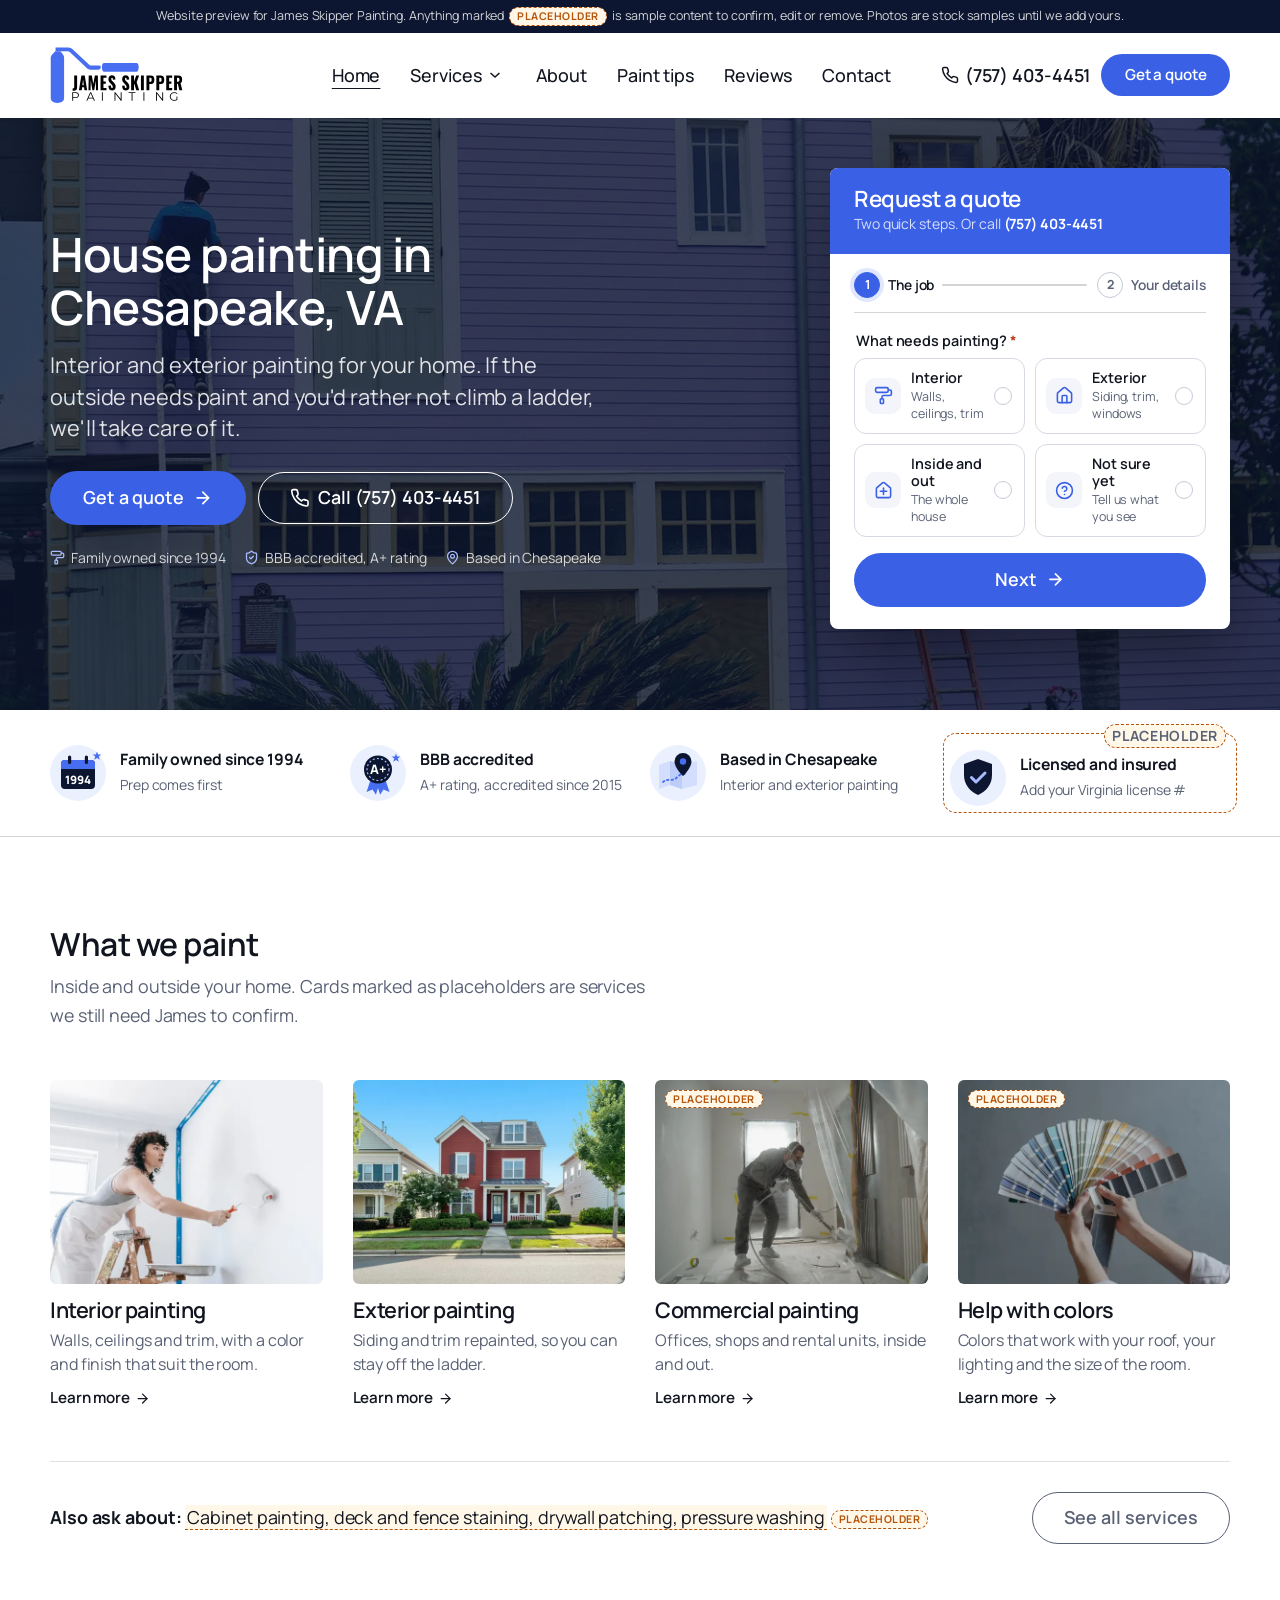
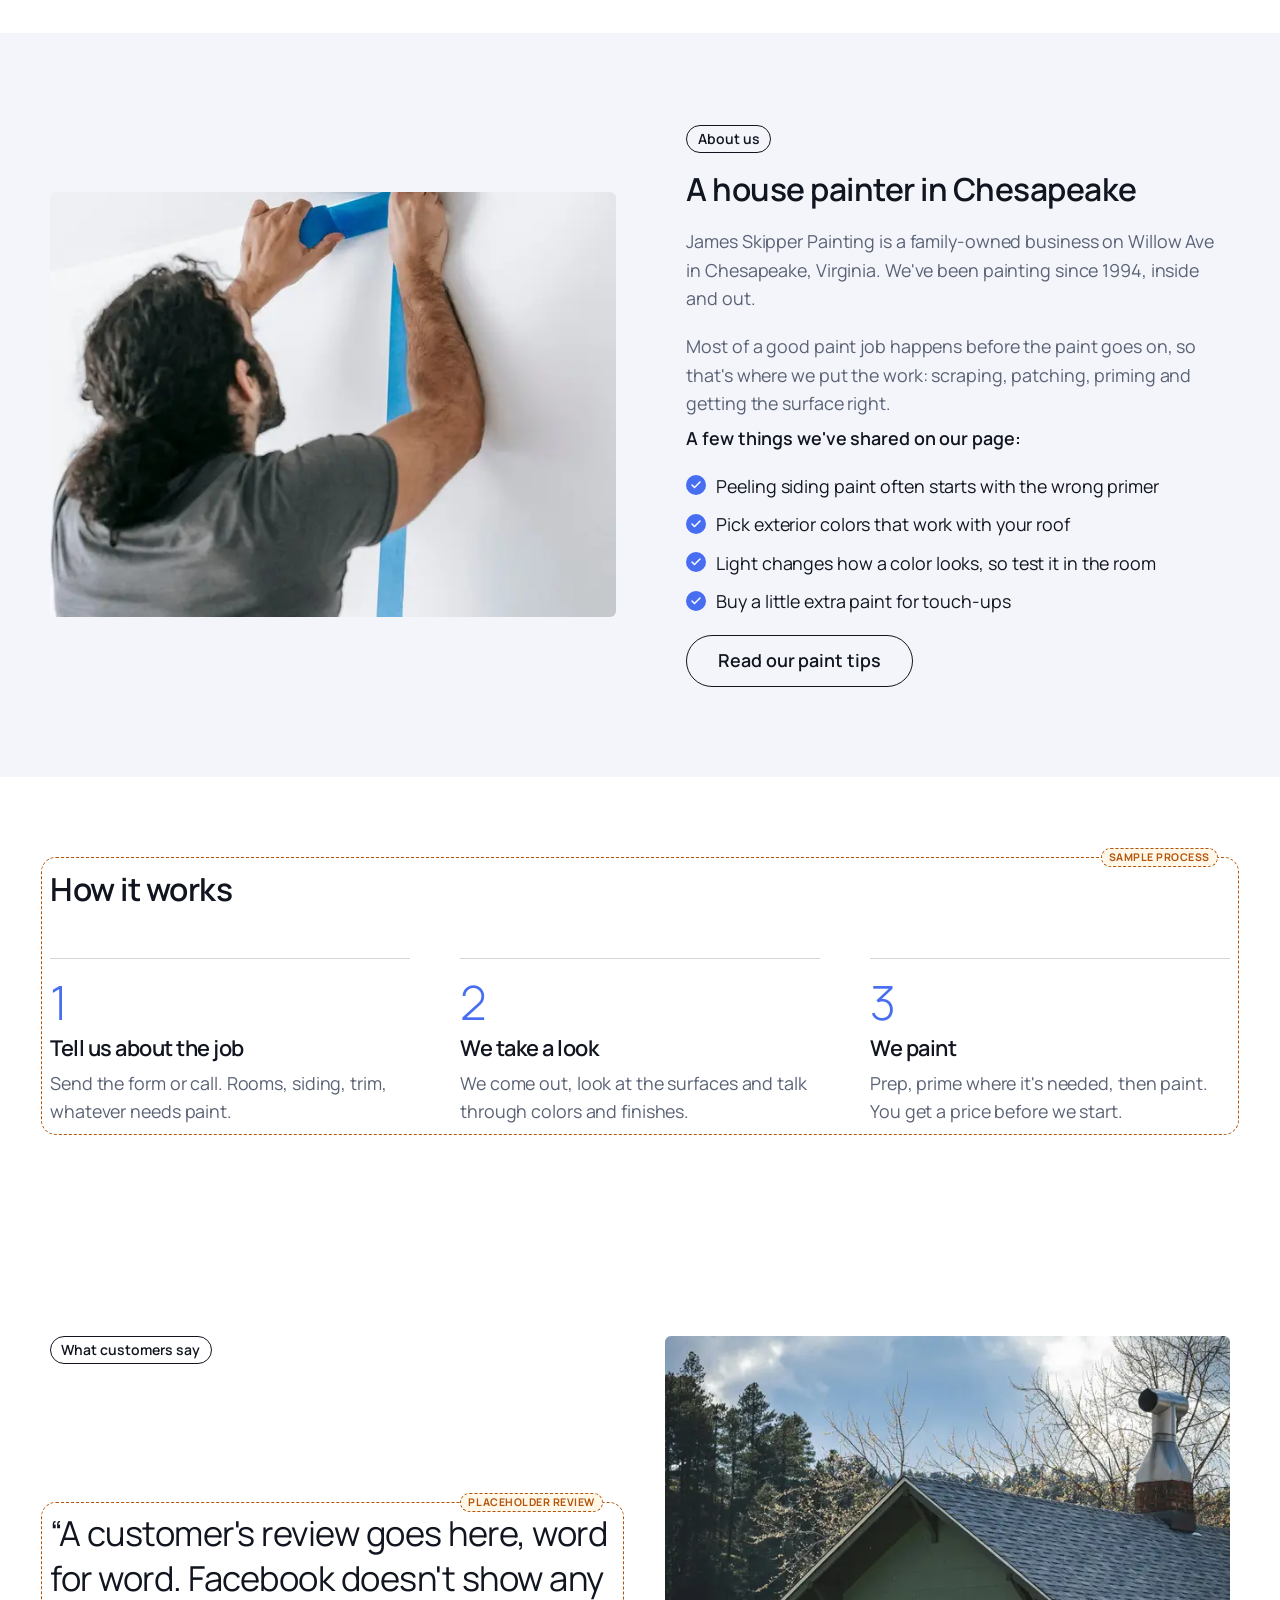
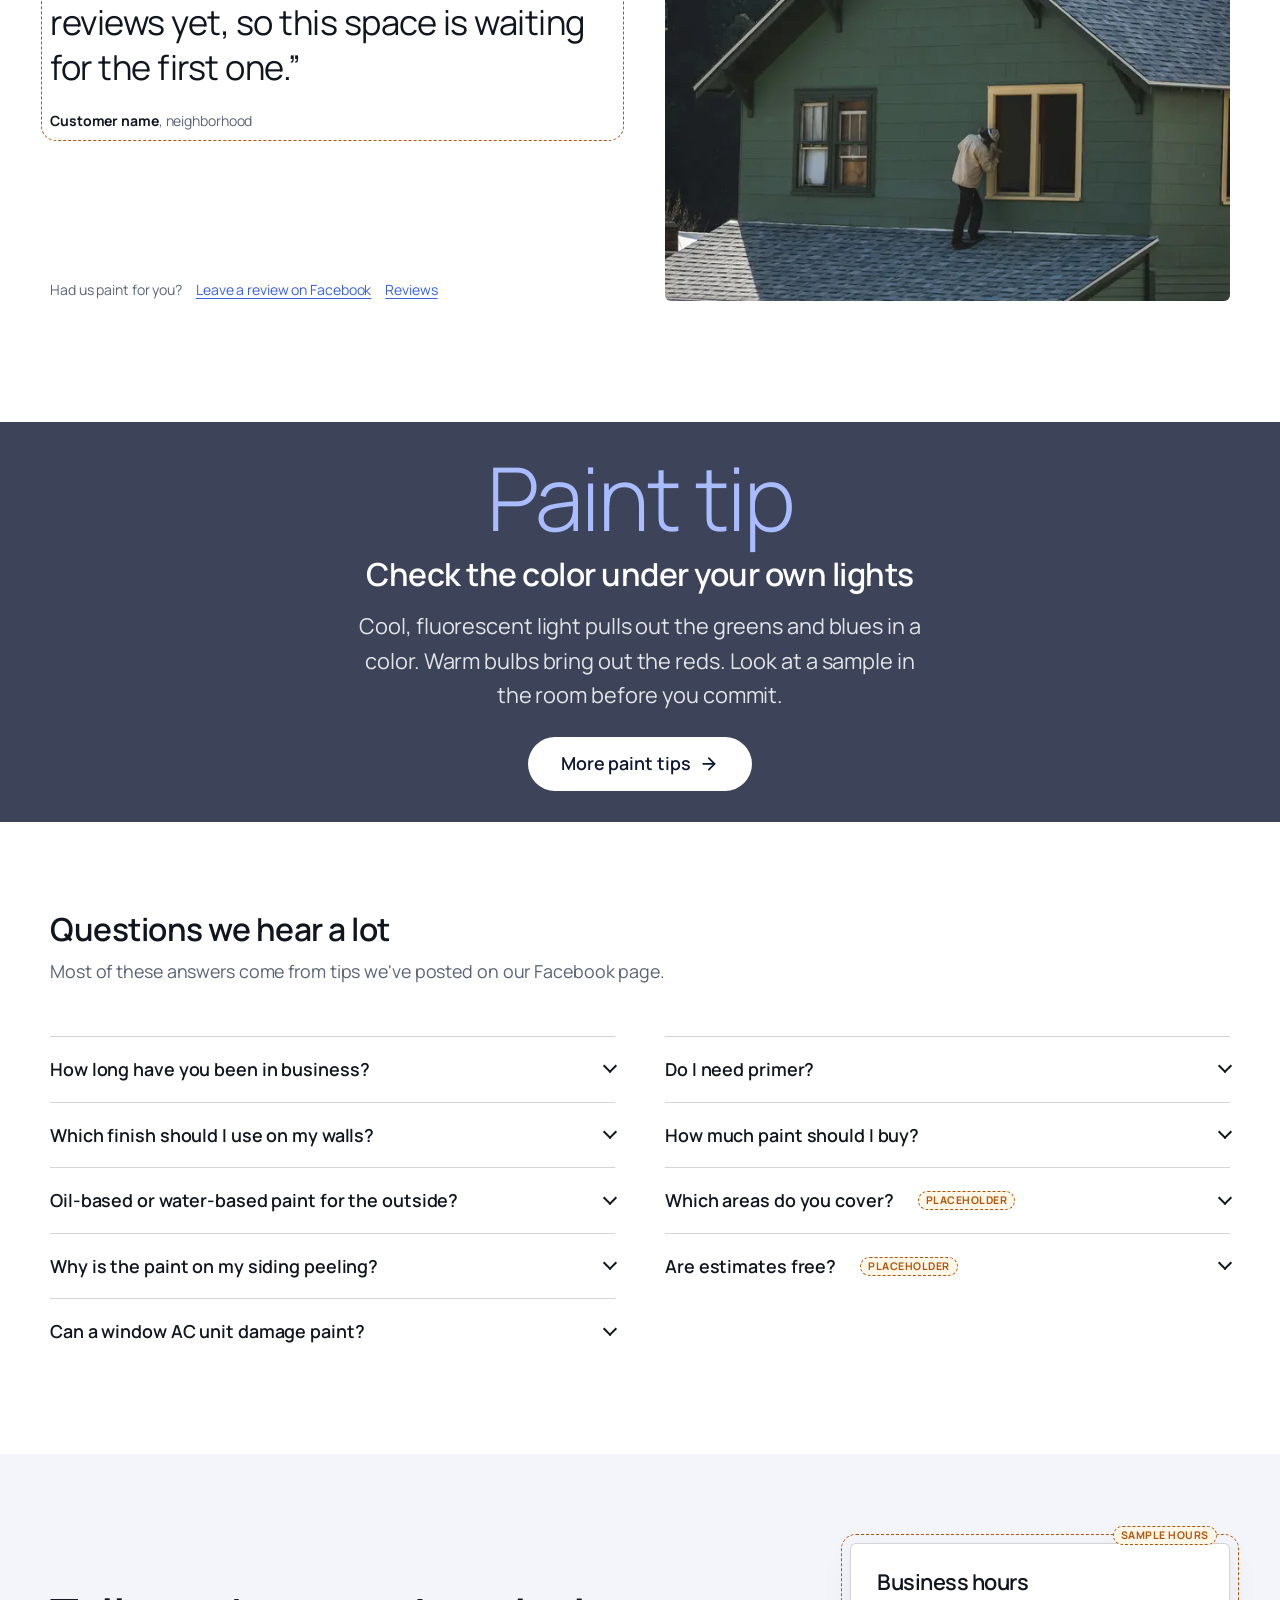
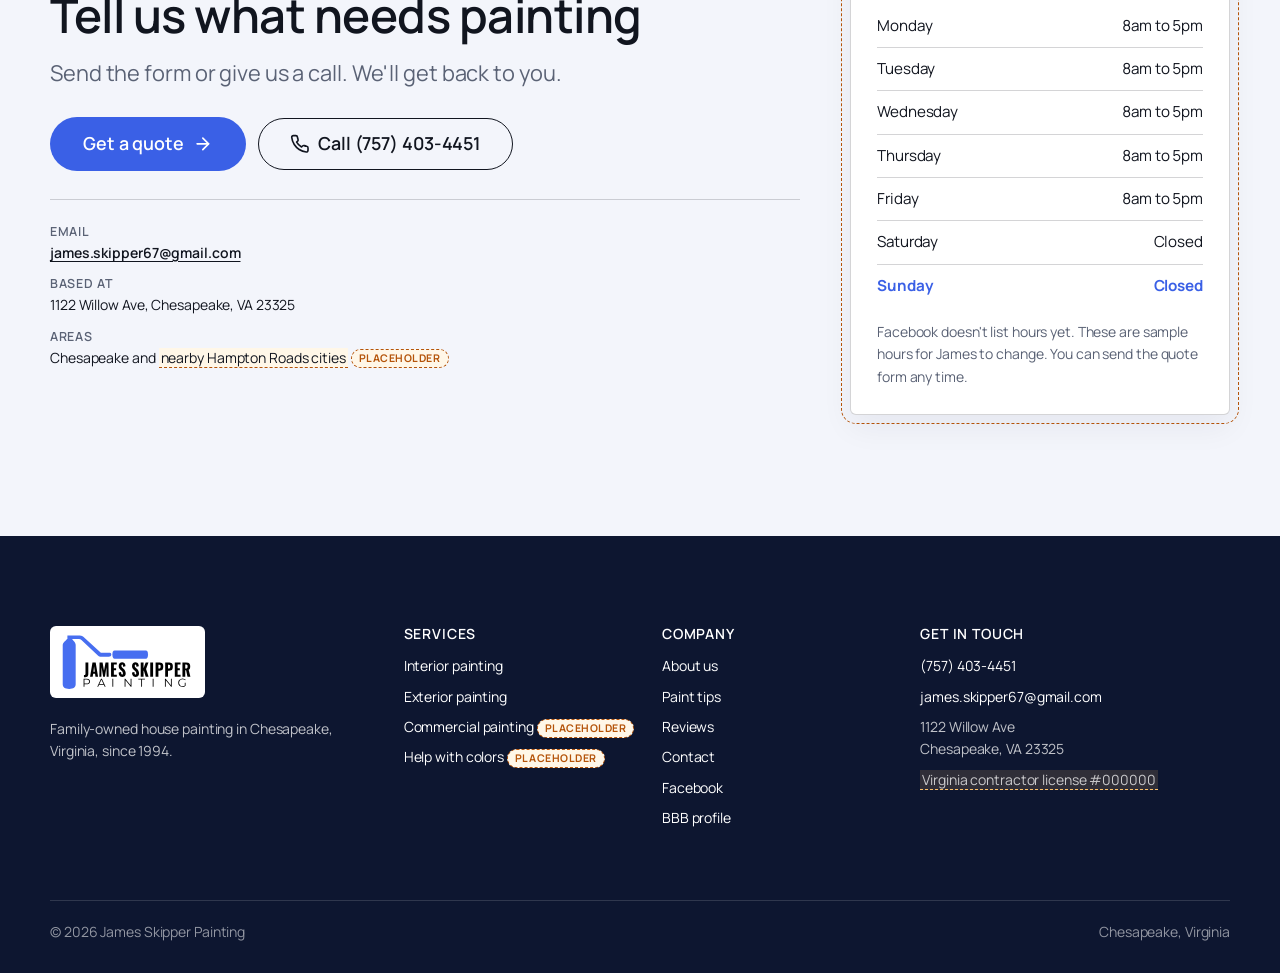
==== commit 7a430bf0: "Illustrated paint tips page and two-step quote box Paint tips: sticky topic bar, a "same paint, diff" ====
--- a/index.html
+++ b/index.html
@@ -11,8 +11,8 @@
 <meta property="og:type" content="website">
 <meta property="og:title" content="House Painting in Chesapeake, VA | James Skipper Painting">
 <meta property="og:description" content="Family-owned interior and exterior house painting in Chesapeake, Virginia, since 1994. BBB accredited. Call (757) 403-4451 or request a quote.">
-<meta property="og:url" content="https://skipperpainting.whitephoenixconsulting.com/">
-<meta property="og:image" content="https://skipperpainting.whitephoenixconsulting.com/assets/img/og-image.jpg">
+<meta property="og:url" content="https://jamesskipper.whitephoenixconsulting.com/">
+<meta property="og:image" content="https://jamesskipper.whitephoenixconsulting.com/assets/img/og-image.jpg">
 <meta name="twitter:card" content="summary_large_image">
 <link rel="icon" type="image/png" href="assets/img/favicon-32.png">
 <link rel="apple-touch-icon" href="assets/img/apple-touch-icon.png">
@@ -20,14 +20,14 @@
 <link rel="preconnect" href="https://fonts.gstatic.com" crossorigin>
 <link rel="stylesheet" href="https://fonts.googleapis.com/css2?family=Manrope:wght@300..800&amp;display=swap">
 <link rel="stylesheet" id="wp-block-library-css" href="assets/css/wp-blocks.css?ver=11.2.0">
-<link rel="stylesheet" id="theme-style-css" href="assets/css/site.css?ver=8f2d6618">
-<meta name="site-build" content="20261008000940">
+<link rel="stylesheet" id="theme-style-css" href="assets/css/site.css?ver=12cd0a70">
+<meta name="site-build" content="20261008003623">
 <script>document.documentElement.classList.add("js");</script>
-<script>(function(){if(!window.fetch)return;fetch("version.json",{cache:"no-store"}).then(function(r){return r.json()}).then(function(v){if(v.build&&v.build!=="20261008000940"){var k="reload-"+v.build;try{if(sessionStorage.getItem(k))return;sessionStorage.setItem(k,"1")}catch(e){}location.reload()}}).catch(function(){})})();</script>
+<script>(function(){if(!window.fetch)return;fetch("version.json",{cache:"no-store"}).then(function(r){return r.json()}).then(function(v){if(v.build&&v.build!=="20261008003623"){var k="reload-"+v.build;try{if(sessionStorage.getItem(k))return;sessionStorage.setItem(k,"1")}catch(e){}location.reload()}}).catch(function(){})})();</script>
 <script type="speculationrules">{"prerender": [{"source": "document", "where": {"and": [{"href_matches": "/*"}, {"not": {"href_matches": "/*\\?*"}}, {"not": {"selector_matches": "a[rel~=nofollow]"}}]}, "eagerness": "moderate"}]}</script>
 <link rel="preload" as="image" href="assets/img/hero-1280.webp" imagesrcset="assets/img/hero-800.webp 800w, assets/img/hero-1280.webp 1280w, assets/img/hero-1920.webp 1920w" imagesizes="100vw" fetchpriority="high">
-<script type="application/ld+json">{"@context":"https://schema.org","@type":"HousePainter","name":"James Skipper Painting","url":"https://skipperpainting.whitephoenixconsulting.com/","logo":"https://skipperpainting.whitephoenixconsulting.com/assets/img/logo.png","image":"https://skipperpainting.whitephoenixconsulting.com/assets/img/og-image.jpg","telephone":"+1-757-403-4451","email":"james.skipper67@gmail.com","address":{"@type":"PostalAddress","streetAddress":"1122 Willow Ave","addressLocality":"Chesapeake","addressRegion":"VA","postalCode":"23325","addressCountry":"US"},"foundingDate":"1994","areaServed":{"@type":"City","name":"Chesapeake"},"sameAs":["https://www.facebook.com/people/James-Skipper-Painting/100089586026542/","https://www.bbb.org/us/va/chesapeake/profile/painting-contractors/james-skipper-painting-0583-90042634"]}</script>
-<script src="assets/js/site.js?ver=836bb1c6" defer></script>
+<script type="application/ld+json">{"@context":"https://schema.org","@type":"HousePainter","name":"James Skipper Painting","url":"https://jamesskipper.whitephoenixconsulting.com/","logo":"https://jamesskipper.whitephoenixconsulting.com/assets/img/logo.png","image":"https://jamesskipper.whitephoenixconsulting.com/assets/img/og-image.jpg","telephone":"+1-757-403-4451","email":"james.skipper67@gmail.com","address":{"@type":"PostalAddress","streetAddress":"1122 Willow Ave","addressLocality":"Chesapeake","addressRegion":"VA","postalCode":"23325","addressCountry":"US"},"foundingDate":"1994","areaServed":{"@type":"City","name":"Chesapeake"},"sameAs":["https://www.facebook.com/people/James-Skipper-Painting/100089586026542/","https://www.bbb.org/us/va/chesapeake/profile/painting-contractors/james-skipper-painting-0583-90042634"]}</script>
+<script src="assets/js/site.js?ver=4b926455" defer></script>
 </head>
 <body class="home page has-mobile-actions">
 <div class="wp-site-blocks">
@@ -65,21 +65,28 @@
       </div>
       <div class="wp-block-column hero-form-col">
         <div class="quote-box">
-          <div class="quote-box__head"><h2 class="wp-block-heading">Request a quote</h2><p>Or call us at <a href="tel:+17574034451">(757) 403-4451</a></p></div>
+          <div class="quote-box__head"><h2 class="wp-block-heading">Request a quote</h2><p>Two quick steps. Or call <a href="tel:+17574034451">(757) 403-4451</a></p></div>
           <div class="gform_wrapper">
+            <div class="gf_page_steps" role="list" aria-label="Form steps"><div class="gf_step gf_step_active" role="listitem"><span class="gf_step_number">1</span><span class="gf_step_label">The job</span></div><div class="gf_step" role="listitem"><span class="gf_step_number">2</span><span class="gf_step_label">Your details</span></div></div><p class="screen-reader-text" aria-live="polite" data-step-announce></p>
             <div class="gform_validation_errors" role="alert" hidden>There was a problem with your submission. Please review the fields below.</div>
-            <form method="post" novalidate>
-              <div class="gform_fields">
-                <div class="gfield gfield--width-half stack-sm "><label class="gfield_label" for="h-name">Name<span class="gfield_required" aria-hidden="true">*</span></label><div class="ginput_container"><input id="h-name" name="name" type="text" autocomplete="name" required></div><div class="validation_message" aria-live="polite"></div></div>
-                <div class="gfield gfield--width-half stack-sm "><label class="gfield_label" for="h-phone">Phone<span class="gfield_required" aria-hidden="true">*</span></label><div class="ginput_container"><input id="h-phone" name="phone" type="tel" autocomplete="tel" required></div><div class="validation_message" aria-live="polite"></div></div>
-                <fieldset class="gfield " data-group-required style="border:0;margin:0;padding:0;min-width:0"><legend class="gfield_label">What needs painting?<span class="gfield_required" aria-hidden="true">*</span></legend><div class="ginput_container"><ul class="gchoice-cards"><li><label class="gcard"><input type="radio" name="service" value="interior-painting"><span class="gcard__box"><span class="gcard__icon"><svg viewBox="0 0 24 24" fill="none" stroke="currentColor" stroke-width="2" stroke-linecap="round" stroke-linejoin="round" aria-hidden="true" focusable="false"><rect width="16" height="6" x="2" y="2" rx="2"/><path d="M10 16v-2a2 2 0 0 1 2-2h8a2 2 0 0 0 2-2V7a2 2 0 0 0-2-2h-2"/><rect width="4" height="6" x="8" y="16" rx="1"/></svg></span><span class="gcard__text">Interior</span><span class="gcard__tick"><svg viewBox="0 0 24 24" fill="none" stroke="currentColor" stroke-width="3.5" stroke-linecap="round" stroke-linejoin="round" aria-hidden="true" focusable="false"><path d="M20 6 9 17l-5-5"/></svg></span></span></label></li><li><label class="gcard"><input type="radio" name="service" value="exterior-painting"><span class="gcard__box"><span class="gcard__icon"><svg viewBox="0 0 24 24" fill="none" stroke="currentColor" stroke-width="2" stroke-linecap="round" stroke-linejoin="round" aria-hidden="true" focusable="false"><path d="M15 21v-8a1 1 0 0 0-1-1h-4a1 1 0 0 0-1 1v8"/><path d="M3 10a2 2 0 0 1 .709-1.528l7-5.999a2 2 0 0 1 2.582 0l7 5.999A2 2 0 0 1 21 10v9a2 2 0 0 1-2 2H5a2 2 0 0 1-2-2z"/></svg></span><span class="gcard__text">Exterior</span><span class="gcard__tick"><svg viewBox="0 0 24 24" fill="none" stroke="currentColor" stroke-width="3.5" stroke-linecap="round" stroke-linejoin="round" aria-hidden="true" focusable="false"><path d="M20 6 9 17l-5-5"/></svg></span></span></label></li><li><label class="gcard"><input type="radio" name="service" value="inside-and-out"><span class="gcard__box"><span class="gcard__icon"><svg viewBox="0 0 24 24" fill="none" stroke="currentColor" stroke-width="2" stroke-linecap="round" stroke-linejoin="round" aria-hidden="true" focusable="false"><path d="M3 10a2 2 0 0 1 .709-1.528l7-5.999a2 2 0 0 1 2.582 0l7 5.999A2 2 0 0 1 21 10v9a2 2 0 0 1-2 2H5a2 2 0 0 1-2-2z"/><path d="M8 13h8"/><path d="M12 9v8"/></svg></span><span class="gcard__text">Inside and out</span><span class="gcard__tick"><svg viewBox="0 0 24 24" fill="none" stroke="currentColor" stroke-width="3.5" stroke-linecap="round" stroke-linejoin="round" aria-hidden="true" focusable="false"><path d="M20 6 9 17l-5-5"/></svg></span></span></label></li><li><label class="gcard"><input type="radio" name="service" value="not-sure"><span class="gcard__box"><span class="gcard__icon"><svg viewBox="0 0 24 24" fill="none" stroke="currentColor" stroke-width="2" stroke-linecap="round" stroke-linejoin="round" aria-hidden="true" focusable="false"><circle cx="12" cy="12" r="10"/><path d="M9.09 9a3 3 0 0 1 5.83 1c0 2-3 3-3 3"/><path d="M12 17h.01"/></svg></span><span class="gcard__text">Not sure yet</span><span class="gcard__tick"><svg viewBox="0 0 24 24" fill="none" stroke="currentColor" stroke-width="3.5" stroke-linecap="round" stroke-linejoin="round" aria-hidden="true" focusable="false"><path d="M20 6 9 17l-5-5"/></svg></span></span></label></li></ul></div><div class="validation_message" aria-live="polite"></div></fieldset>
+            <form method="post" novalidate data-autoadvance>
+              <div class="gform_page" data-title="The job">
+                <div class="gform_fields">
+                  <fieldset class="gfield " data-group-required style="border:0;margin:0;padding:0;min-width:0"><legend class="gfield_label">What needs painting?<span class="gfield_required" aria-hidden="true">*</span></legend><div class="ginput_container"><ul class="gchoice-cards gchoice-cards--hero"><li><label class="gcard"><input type="radio" name="service" value="interior-painting"><span class="gcard__box"><span class="gcard__icon"><svg viewBox="0 0 24 24" fill="none" stroke="currentColor" stroke-width="2" stroke-linecap="round" stroke-linejoin="round" aria-hidden="true" focusable="false"><rect width="16" height="6" x="2" y="2" rx="2"/><path d="M10 16v-2a2 2 0 0 1 2-2h8a2 2 0 0 0 2-2V7a2 2 0 0 0-2-2h-2"/><rect width="4" height="6" x="8" y="16" rx="1"/></svg></span><span class="gcard__text">Interior<span class="gcard__desc">Walls, ceilings, trim</span></span><span class="gcard__tick"><svg viewBox="0 0 24 24" fill="none" stroke="currentColor" stroke-width="3.5" stroke-linecap="round" stroke-linejoin="round" aria-hidden="true" focusable="false"><path d="M20 6 9 17l-5-5"/></svg></span></span></label></li><li><label class="gcard"><input type="radio" name="service" value="exterior-painting"><span class="gcard__box"><span class="gcard__icon"><svg viewBox="0 0 24 24" fill="none" stroke="currentColor" stroke-width="2" stroke-linecap="round" stroke-linejoin="round" aria-hidden="true" focusable="false"><path d="M15 21v-8a1 1 0 0 0-1-1h-4a1 1 0 0 0-1 1v8"/><path d="M3 10a2 2 0 0 1 .709-1.528l7-5.999a2 2 0 0 1 2.582 0l7 5.999A2 2 0 0 1 21 10v9a2 2 0 0 1-2 2H5a2 2 0 0 1-2-2z"/></svg></span><span class="gcard__text">Exterior<span class="gcard__desc">Siding, trim, windows</span></span><span class="gcard__tick"><svg viewBox="0 0 24 24" fill="none" stroke="currentColor" stroke-width="3.5" stroke-linecap="round" stroke-linejoin="round" aria-hidden="true" focusable="false"><path d="M20 6 9 17l-5-5"/></svg></span></span></label></li><li><label class="gcard"><input type="radio" name="service" value="inside-and-out"><span class="gcard__box"><span class="gcard__icon"><svg viewBox="0 0 24 24" fill="none" stroke="currentColor" stroke-width="2" stroke-linecap="round" stroke-linejoin="round" aria-hidden="true" focusable="false"><path d="M3 10a2 2 0 0 1 .709-1.528l7-5.999a2 2 0 0 1 2.582 0l7 5.999A2 2 0 0 1 21 10v9a2 2 0 0 1-2 2H5a2 2 0 0 1-2-2z"/><path d="M8 13h8"/><path d="M12 9v8"/></svg></span><span class="gcard__text">Inside and out<span class="gcard__desc">The whole house</span></span><span class="gcard__tick"><svg viewBox="0 0 24 24" fill="none" stroke="currentColor" stroke-width="3.5" stroke-linecap="round" stroke-linejoin="round" aria-hidden="true" focusable="false"><path d="M20 6 9 17l-5-5"/></svg></span></span></label></li><li><label class="gcard"><input type="radio" name="service" value="not-sure"><span class="gcard__box"><span class="gcard__icon"><svg viewBox="0 0 24 24" fill="none" stroke="currentColor" stroke-width="2" stroke-linecap="round" stroke-linejoin="round" aria-hidden="true" focusable="false"><circle cx="12" cy="12" r="10"/><path d="M9.09 9a3 3 0 0 1 5.83 1c0 2-3 3-3 3"/><path d="M12 17h.01"/></svg></span><span class="gcard__text">Not sure yet<span class="gcard__desc">Tell us what you see</span></span><span class="gcard__tick"><svg viewBox="0 0 24 24" fill="none" stroke="currentColor" stroke-width="3.5" stroke-linecap="round" stroke-linejoin="round" aria-hidden="true" focusable="false"><path d="M20 6 9 17l-5-5"/></svg></span></span></label></li></ul></div><div class="validation_message" aria-live="polite"></div></fieldset>
+                </div>
+                <div class="gform_page_footer"><button class="wp-element-button gform_next_button" type="button">Next <svg xmlns="http://www.w3.org/2000/svg" viewBox="0 0 24 24" fill="none" stroke="currentColor" stroke-width="2" stroke-linecap="round" stroke-linejoin="round" aria-hidden="true" focusable="false"><path d="M5 12h14"/><path d="m12 5 7 7-7 7"/></svg></button></div>
               </div>
-              <div class="gform_footer gform_footer--inline">
-                <div class="gfield "><label class="gfield_label" for="h-zip">ZIP code<span class="gfield_required" aria-hidden="true">*</span></label><div class="ginput_container"><input id="h-zip" name="zip" type="text" inputmode="numeric" maxlength="5" autocomplete="postal-code" required></div><div class="validation_message" aria-live="polite"></div></div>
-                <button class="wp-element-button" type="submit">Get my quote</button>
+              <div class="gform_page" data-title="Your details" hidden>
+                <div class="gform_fields">
+                  <div class="gfield "><label class="gfield_label" for="h-name">Name<span class="gfield_required" aria-hidden="true">*</span></label><div class="ginput_container"><input id="h-name" name="name" type="text" autocomplete="name" required></div><div class="validation_message" aria-live="polite"></div></div>
+                  <div class="gfield gfield--width-half "><label class="gfield_label" for="h-phone">Phone<span class="gfield_required" aria-hidden="true">*</span></label><div class="ginput_container"><input id="h-phone" name="phone" type="tel" autocomplete="tel" required></div><div class="validation_message" aria-live="polite"></div></div>
+                  <div class="gfield gfield--width-half "><label class="gfield_label" for="h-zip">ZIP code<span class="gfield_required" aria-hidden="true">*</span></label><div class="ginput_container"><input id="h-zip" name="zip" type="text" inputmode="numeric" maxlength="5" autocomplete="postal-code" required></div><div class="validation_message" aria-live="polite"></div></div>
+                </div>
+                <p class="gform_note">We'll only use these to get back to you about this job.</p>
+                <div class="gform_page_footer"><button class="wp-element-button gform_previous_button" type="button">Back</button><button class="wp-element-button" type="submit">Get my quote</button></div>
               </div>
             </form>
-            <div class="gform_confirmation_wrapper" hidden><div class="gform_confirmation_message" role="status"><h3 class="wp-block-heading">Thanks<span data-first-name></span>! We got your request.</h3><p>We'll get back to you soon. Need us sooner? Call <a href="tel:+17574034451">(757) 403-4451</a>.</p></div></div>
+            <div class="gform_confirmation_wrapper" hidden><div class="gform_confirmation_message" role="status"><span class="gform_confirmation_icon" aria-hidden="true"><svg aria-hidden="true" focusable="false" viewBox="0 0 24 24" fill="none" stroke="currentColor" stroke-width="3" stroke-linecap="round" stroke-linejoin="round"><path d="M20 6 9 17l-5-5"/></svg></span><h3 class="wp-block-heading">Thanks<span data-first-name></span>! We got your request.</h3><p>We'll call you back at <strong data-echo="phone"></strong>. Need us sooner? Call <a href="tel:+17574034451">(757) 403-4451</a>.</p></div></div>
           </div>
         </div>
       </div>
--- a/assets/css/site.css
+++ b/assets/css/site.css
@@ -555,15 +555,66 @@
 .hours-card--flat { box-shadow: none; }
 .contact-cols .hours-card { margin-top: 10px; }
 
-/* Paint tips page */
-.tips-grid { display: grid; gap: var(--wp--preset--spacing--30); }
-@media (min-width: 700px) { .tips-grid { grid-template-columns: repeat(2, minmax(0, 1fr)); } }
-@media (min-width: 1100px) { .tips-grid { grid-template-columns: repeat(3, minmax(0, 1fr)); } }
-.tip-card { padding: 22px 22px 24px; border: 1px solid var(--wp--preset--color--accent-6); border-top: 3px solid var(--wp--preset--color--accent-1); border-radius: 6px; background: #fff; }
-.tip-card h3 { margin: 8px 0 8px; font-size: var(--wp--preset--font-size--large); }
-.tip-card p { color: var(--wp--preset--color--accent-4); font-size: 1rem; line-height: 1.55; }
-.tip-topic { color: var(--wp--preset--color--accent-2); font-size: .74rem; font-weight: 700; letter-spacing: .07em; text-transform: uppercase; }
-.tips-source { margin-top: var(--wp--preset--spacing--40); color: var(--wp--preset--color--accent-4); font-size: var(--wp--preset--font-size--small); }
+/* Paint tips page: sticky topic bar, light demo, topic sections with illustrated tip cards */
+.tips-nav { position: sticky; top: var(--header-h); z-index: 40; border-bottom: 1px solid var(--wp--preset--color--accent-6); background: rgb(255 255 255 / .97); }
+.tips-nav__inner { display: flex; gap: 8px; padding: 10px 0; overflow-x: auto; scrollbar-width: none; }
+.tips-nav__inner::-webkit-scrollbar { display: none; }
+.tips-nav a { display: inline-flex; flex: none; align-items: center; gap: 8px; padding: 7px 10px 7px 14px; border: 1px solid var(--wp--preset--color--accent-6); border-radius: 999px; color: var(--wp--preset--color--contrast); font-size: .92rem; font-weight: 600; text-decoration: none; transition: background-color .15s ease, border-color .15s ease, color .15s ease; }
+.tips-nav a svg { width: 18px; height: 18px; color: var(--wp--preset--color--accent-2); }
+.tips-nav a:hover { border-color: var(--wp--preset--color--accent-2); }
+.tips-nav a[aria-current] { border-color: var(--wp--preset--color--accent-2); background: var(--wp--preset--color--accent-2); color: #fff; }
+.tips-nav a[aria-current] svg { color: #fff; }
+.tips-nav__count { display: inline-grid; place-items: center; min-width: 22px; height: 22px; padding: 0 6px; border-radius: 999px; background: var(--wp--preset--color--accent-5); color: var(--wp--preset--color--accent-4); font-size: .74rem; font-weight: 700; }
+.tips-nav a[aria-current] .tips-nav__count { background: rgb(255 255 255 / .22); color: #fff; }
+
+.light-demo { align-items: center !important; }
+@media (min-width: 782px) { .light-demo > .wp-block-column:first-child { flex: 1.2 1 0 !important; } }
+.light-demo__figure { margin: 0; overflow: hidden; border: 1px solid var(--wp--preset--color--accent-6); border-radius: 8px; }
+.light-demo__figure svg { display: block; width: 100%; height: auto; }
+.light-demo h2 { margin: 14px 0 10px; }
+.light-demo__lede { color: var(--wp--preset--color--accent-4); font-size: var(--wp--preset--font-size--large); }
+.light-demo .demo-tint { fill: #fff; opacity: 0; mix-blend-mode: multiply; transition: fill .4s ease, opacity .4s ease; }
+.light-demo .demo-glow { fill: #fff3d6; opacity: 0; transition: fill .4s ease, opacity .4s ease; }
+.light-demo .demo-window { transition: fill .4s ease; }
+.light-demo:has(input[value="cool"]:checked) .demo-tint { fill: #86a8ff; opacity: .42; }
+.light-demo:has(input[value="warm"]:checked) .demo-tint { fill: #ffa94d; opacity: .4; }
+.light-demo:has(input[value="cool"]:checked) .demo-glow { fill: #e6efff; opacity: .85; }
+.light-demo:has(input[value="warm"]:checked) .demo-glow { fill: #ffd28a; opacity: .75; }
+.light-demo:has(input:not([value="day"]):checked) .demo-window { fill: #1f2a44; }
+.light-switch { display: flex; flex-wrap: wrap; gap: 4px; width: fit-content; margin: 22px 0 0; padding: 4px; border: 1px solid var(--wp--preset--color--accent-6); border-radius: 14px; background: var(--wp--preset--color--accent-5); }
+.light-switch label { position: relative; cursor: pointer; }
+.light-switch input { position: absolute; width: 1px; height: 1px; opacity: 0; }
+.light-switch span { display: block; padding: 9px 16px; border-radius: 10px; font-size: .92rem; font-weight: 600; transition: background-color .15s ease, color .15s ease; }
+.light-switch label:hover span { background: #fff; }
+.light-switch input:checked + span { background: var(--wp--preset--color--accent-2); color: #fff; }
+.light-switch input:focus-visible + span { outline: 2px solid var(--wp--preset--color--accent-2); outline-offset: 2px; }
+.light-demo__tip { margin-top: 20px; padding-left: 14px; border-left: 3px solid var(--wp--preset--color--accent-1); color: var(--wp--preset--color--accent-4); }
+
+.tips-section { scroll-margin-top: calc(var(--header-h) + 58px); }
+.tips-section__inner { display: grid; gap: var(--wp--preset--spacing--40); }
+.tips-section__head { display: grid; gap: 18px; align-content: start; }
+.tips-section__media { margin: 0; }
+.tips-section__media img { display: block; width: 100%; aspect-ratio: 16 / 10; object-fit: cover; border-radius: 6px; }
+.tips-section__count { color: var(--wp--preset--color--accent-2); font-size: .76rem; font-weight: 700; letter-spacing: .07em; text-transform: uppercase; }
+.tips-section__text h2 { margin: 6px 0 10px; }
+.tips-section__text p { color: var(--wp--preset--color--accent-4); }
+@media (min-width: 600px) and (max-width: 999px) { .tips-section__head { grid-template-columns: 240px 1fr; align-items: center; } .tips-section__media img { aspect-ratio: 4 / 3; } }
+@media (min-width: 1000px) {
+  .tips-section__inner { grid-template-columns: 300px minmax(0, 1fr); gap: var(--wp--preset--spacing--60); align-items: start; }
+  .tips-section__head { position: sticky; top: calc(var(--header-h) + 84px); }
+  .tips-section__media img { aspect-ratio: 4 / 3; }
+}
+.tips-list { display: grid; gap: var(--wp--preset--spacing--30); }
+@media (min-width: 640px) { .tips-list { grid-template-columns: repeat(2, minmax(0, 1fr)); } }
+.tip-card { display: flex; flex-direction: column; overflow: hidden; border: 1px solid var(--wp--preset--color--accent-6); border-radius: 8px; background: #fff; transition: border-color .2s ease, box-shadow .2s ease, transform .2s ease; }
+.tip-card:hover { border-color: color-mix(in srgb, var(--wp--preset--color--accent-2) 45%, transparent); box-shadow: 0 10px 28px rgb(13 22 48 / .08); transform: translateY(-2px); }
+.tip-art { margin: 0; border-bottom: 1px solid var(--wp--preset--color--accent-6); background: #eef2fb; }
+.tip-art svg { display: block; width: 100%; height: auto; aspect-ratio: 16 / 10; }
+.tip-card__body { padding: 18px 20px 22px; }
+.tip-card__body h3 { margin-bottom: 8px; font-size: var(--wp--preset--font-size--large); }
+.tip-card__body p { color: var(--wp--preset--color--accent-4); font-size: 1rem; line-height: 1.55; }
+@media (prefers-reduced-motion: reduce) { .tip-card, .tip-card:hover { transform: none; transition: none; } }
+.tips-source { color: var(--wp--preset--color--accent-4); font-size: var(--wp--preset--font-size--small); }
 
 /* BBB record strip (reviews page) */
 .bbb-record { display: grid; grid-template-columns: repeat(3, minmax(0, 1fr)); gap: 16px; padding: 22px 24px; border: 1px solid var(--wp--preset--color--accent-6); border-radius: 8px; }
@@ -573,3 +624,52 @@
 .bbb-record p { grid-column: 1 / -1; padding-top: 12px; border-top: 1px solid var(--wp--preset--color--accent-6); color: var(--wp--preset--color--accent-4); font-size: var(--wp--preset--font-size--small); }
 .trust-item.is-placeholder { padding-top: 10px; }
 @media (max-width: 599px) { .preview-bar__more { display: none; } .preview-bar { font-size: .74rem; } }
+
+/* Gravity Forms "Steps" indicator (hero quote box and quote page) */
+.gf_page_steps { display: flex; align-items: center; gap: 10px; margin: 0 0 18px; }
+.gf_step { display: flex; align-items: center; gap: 8px; color: var(--wp--preset--color--accent-4); font-size: .86rem; font-weight: 600; white-space: nowrap; }
+.gf_step:not(:last-child) { flex: 1; }
+.gf_step:not(:last-child)::after { content: ""; flex: 1; min-width: 16px; height: 2px; border-radius: 2px; background: var(--wp--preset--color--accent-6); transition: background-color .25s ease; }
+.gf_step_number { display: grid; flex: none; place-items: center; width: 26px; height: 26px; border: 1.5px solid #c5cad6; border-radius: 50%; background: #fff; font-size: .78rem; font-weight: 700; transition: background-color .2s ease, border-color .2s ease, color .2s ease, box-shadow .2s ease; }
+.gf_step_active { color: var(--wp--preset--color--contrast); }
+.gf_step_active .gf_step_number { border-color: var(--wp--preset--color--accent-2); background: var(--wp--preset--color--accent-2); color: #fff; box-shadow: 0 0 0 4px rgb(58 96 230 / .15); }
+.gf_step_completed .gf_step_number { border-color: var(--wp--preset--color--accent-2); background: #eef2fe url("data:image/svg+xml,%3Csvg xmlns='http://www.w3.org/2000/svg' viewBox='0 0 24 24'%3E%3Cpath d='M20 6 9 17l-5-5' fill='none' stroke='%233a60e6' stroke-width='3.5' stroke-linecap='round' stroke-linejoin='round'/%3E%3C/svg%3E") no-repeat center / 12px; color: transparent; }
+.gf_step_completed:not(:last-child)::after { background: var(--wp--preset--color--accent-2); }
+@media (max-width: 479px) { .gf_step:not(.gf_step_active) .gf_step_label { display: none; } }
+
+/* Hero quote box, two steps */
+.quote-box .gform_wrapper { padding-top: 18px; }
+.quote-box .gf_page_steps { margin-bottom: 16px; padding-bottom: 14px; border-bottom: 1px solid var(--wp--preset--color--accent-6); }
+.quote-box .gform_page_footer { margin-top: 16px; padding-top: 0; border-top: 0; }
+.quote-box .gform_next_button { flex: 1; }
+.quote-box .gform_page_footer .wp-element-button[type="submit"] { flex: 1; }
+.gform_previous_button.wp-element-button { padding-right: 1.4rem; padding-left: 1.4rem; }
+.quote-box .gform_previous_button.wp-element-button { padding-right: .9rem; padding-left: .9rem; border-color: transparent; color: var(--wp--preset--color--accent-4); }
+.quote-box .gform_previous_button.wp-element-button:hover { background: var(--wp--preset--color--accent-5); color: var(--wp--preset--color--contrast); }
+.gform_next_button svg { width: 1.05em; height: 1.05em; }
+.quote-box .gform_note { margin-top: 12px; text-align: left; }
+.gchoice-cards--hero { gap: 10px; }
+.quote-box .gchoice-cards--hero .gcard__box { align-items: center; min-height: 62px; padding: 10px 12px 10px 10px; }
+.gchoice-cards--hero .gcard__icon { width: 36px; height: 36px; border-radius: 10px; }
+.gchoice-cards--hero .gcard__icon svg { width: 19px; height: 19px; }
+.gchoice-cards--hero .gcard__desc { font-size: .78rem; }
+@media (max-width: 479px) { .quote-box .gchoice-cards--hero .gcard__box { min-height: 58px; } .gchoice-cards--hero .gcard__desc { display: none; } }
+.gform_page { animation: gform-page-in .25s ease; }
+@keyframes gform-page-in { from { opacity: 0; transform: translateX(8px); } to { opacity: 1; transform: none; } }
+@media (prefers-reduced-motion: reduce) { .gform_page { animation: none; } }
+
+/* Confirmation */
+.gform_confirmation_icon { display: grid; place-items: center; width: 48px; height: 48px; margin: 0 auto 12px; border-radius: 50%; background: var(--wp--preset--color--accent-2); color: #fff; animation: tick-pop .35s cubic-bezier(.34, 1.56, .64, 1); }
+.gform_confirmation_icon svg { width: 24px; height: 24px; }
+.gform_confirmation_message strong { color: var(--wp--preset--color--contrast); white-space: nowrap; }
+/* An odd last tip spans the row, illustration beside the text */
+@media (min-width: 640px) {
+  .tips-list > .tip-card:last-child:nth-child(odd) { grid-column: 1 / -1; flex-direction: row; }
+  .tips-list > .tip-card:last-child:nth-child(odd) .tip-art { flex: 0 0 50%; border-right: 1px solid var(--wp--preset--color--accent-6); border-bottom: 0; }
+  .tips-list > .tip-card:last-child:nth-child(odd) .tip-card__body { align-self: center; padding: 22px 26px; }
+}
+@media (max-width: 599px) {
+  .light-switch { display: grid; grid-template-columns: repeat(3, minmax(0, 1fr)); width: 100%; }
+  .light-switch span { padding: 9px 6px; font-size: .88rem; text-align: center; }
+}
+.gform_confirmation_message a { white-space: nowrap; }
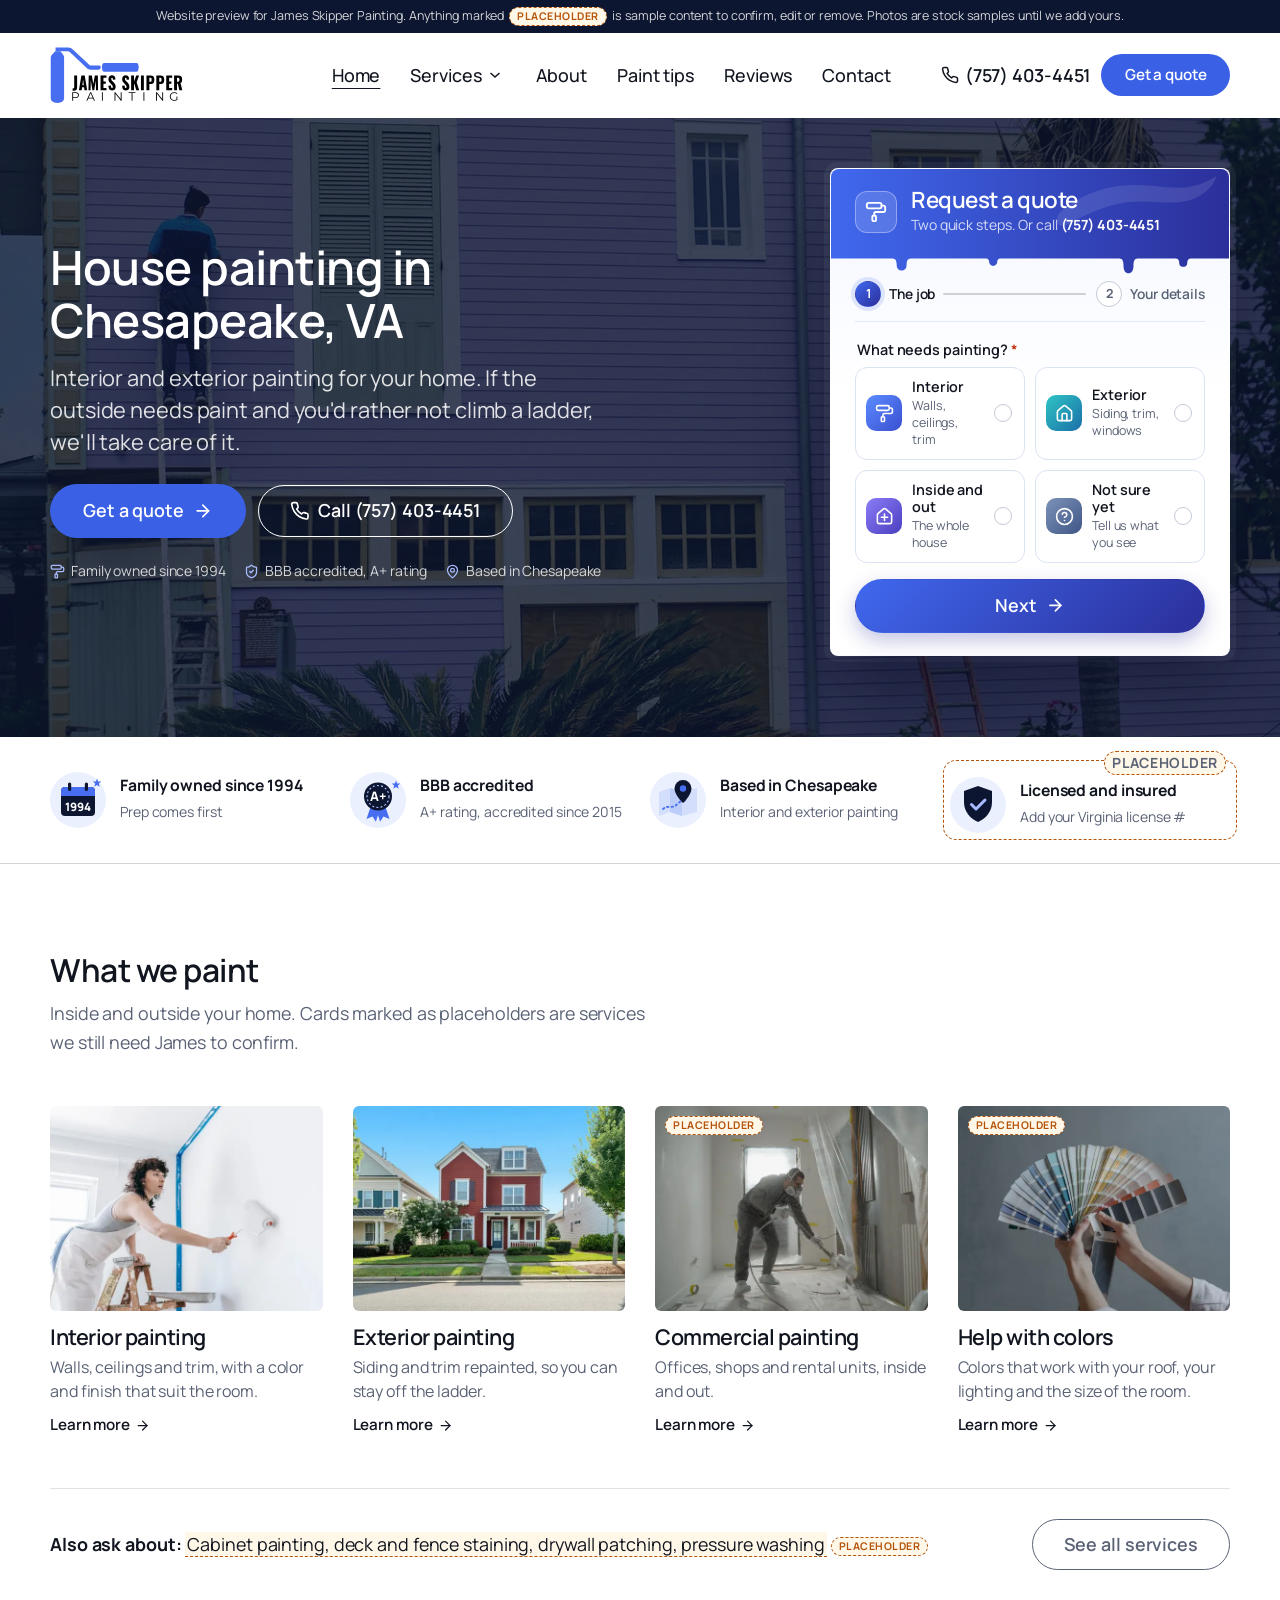
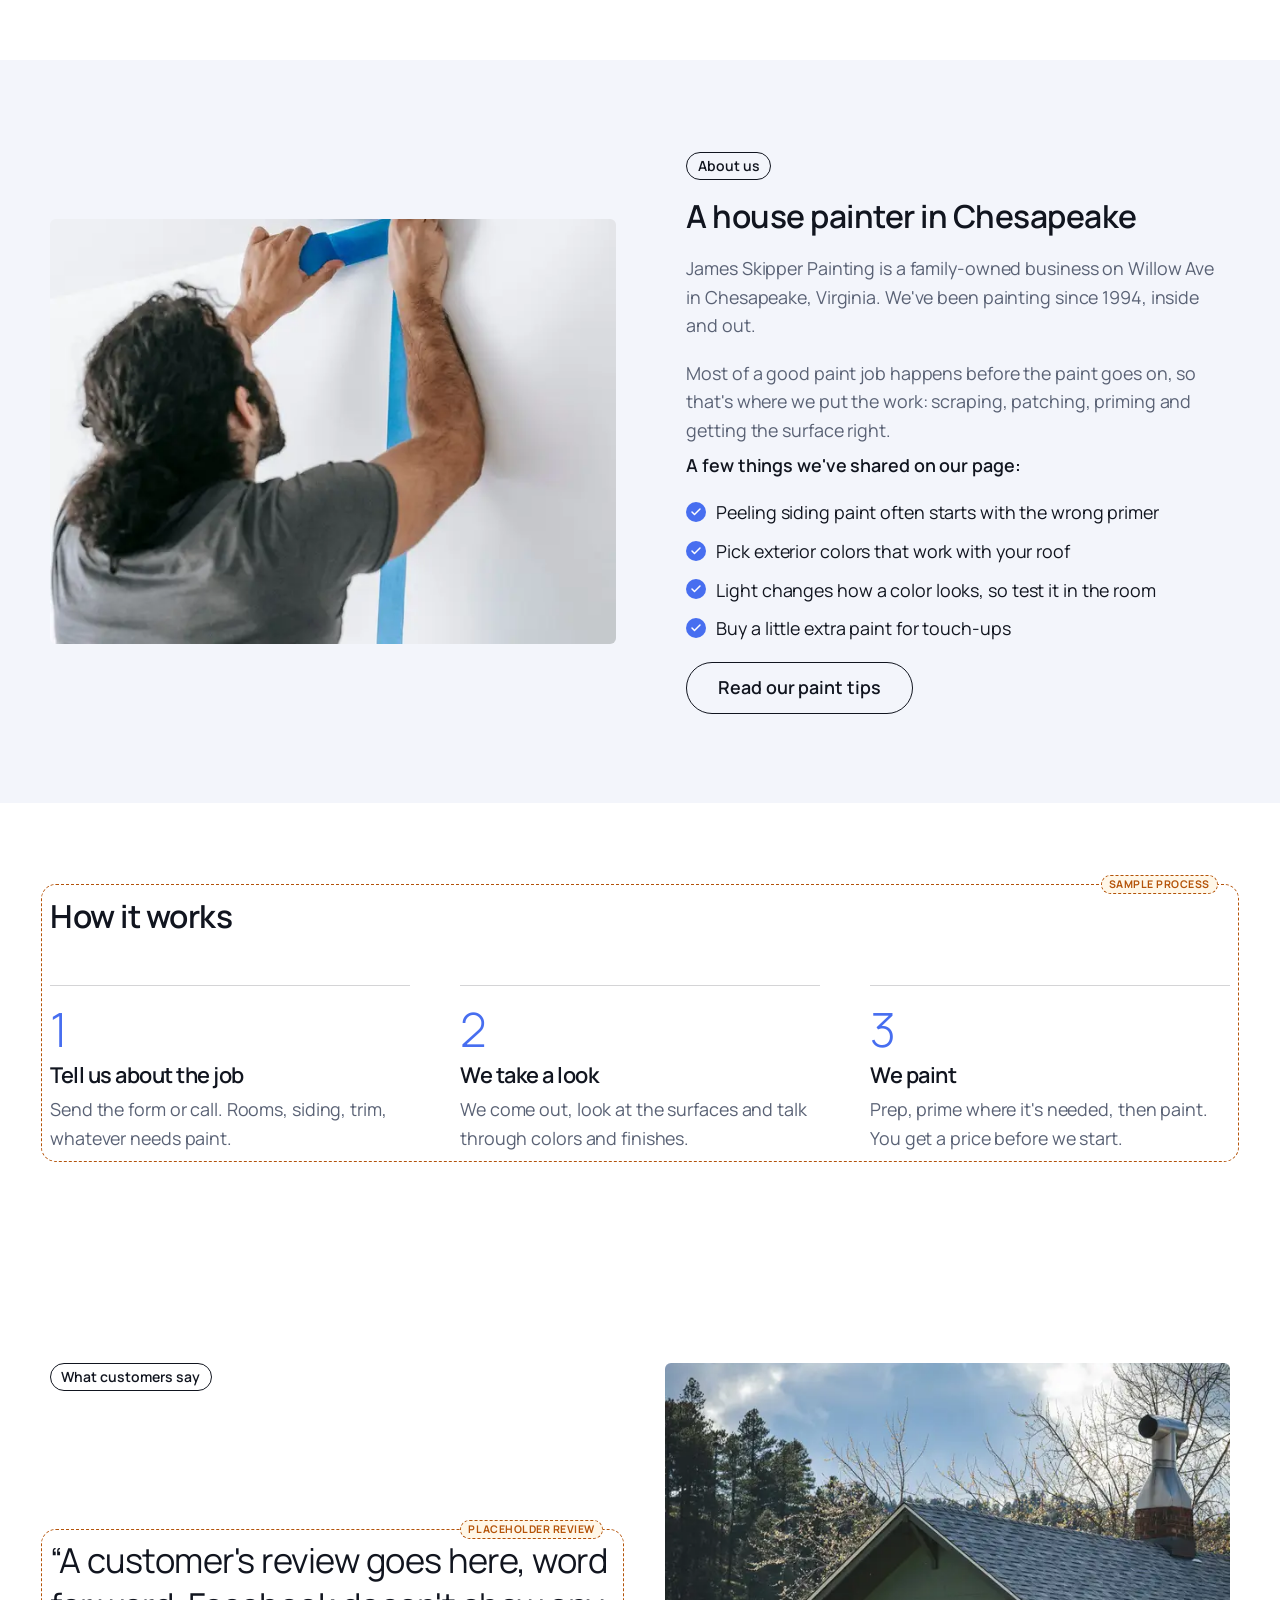
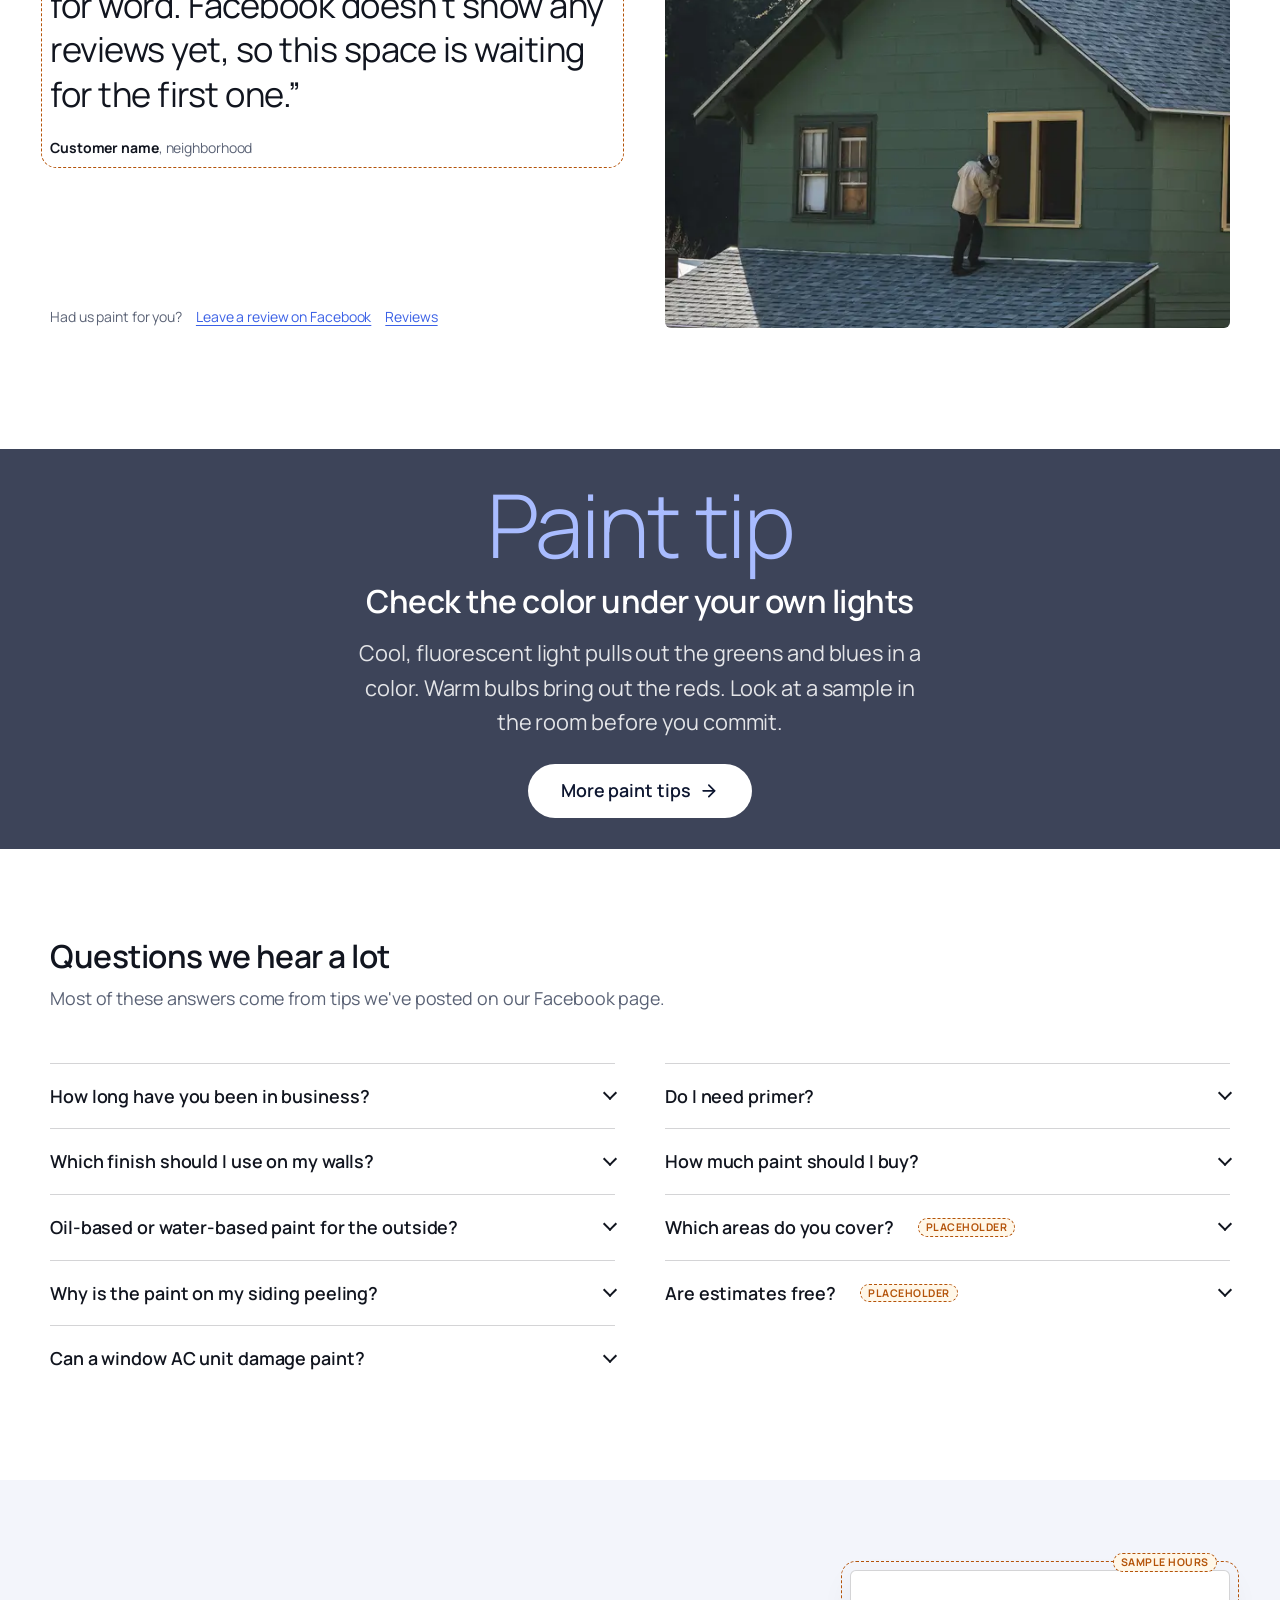
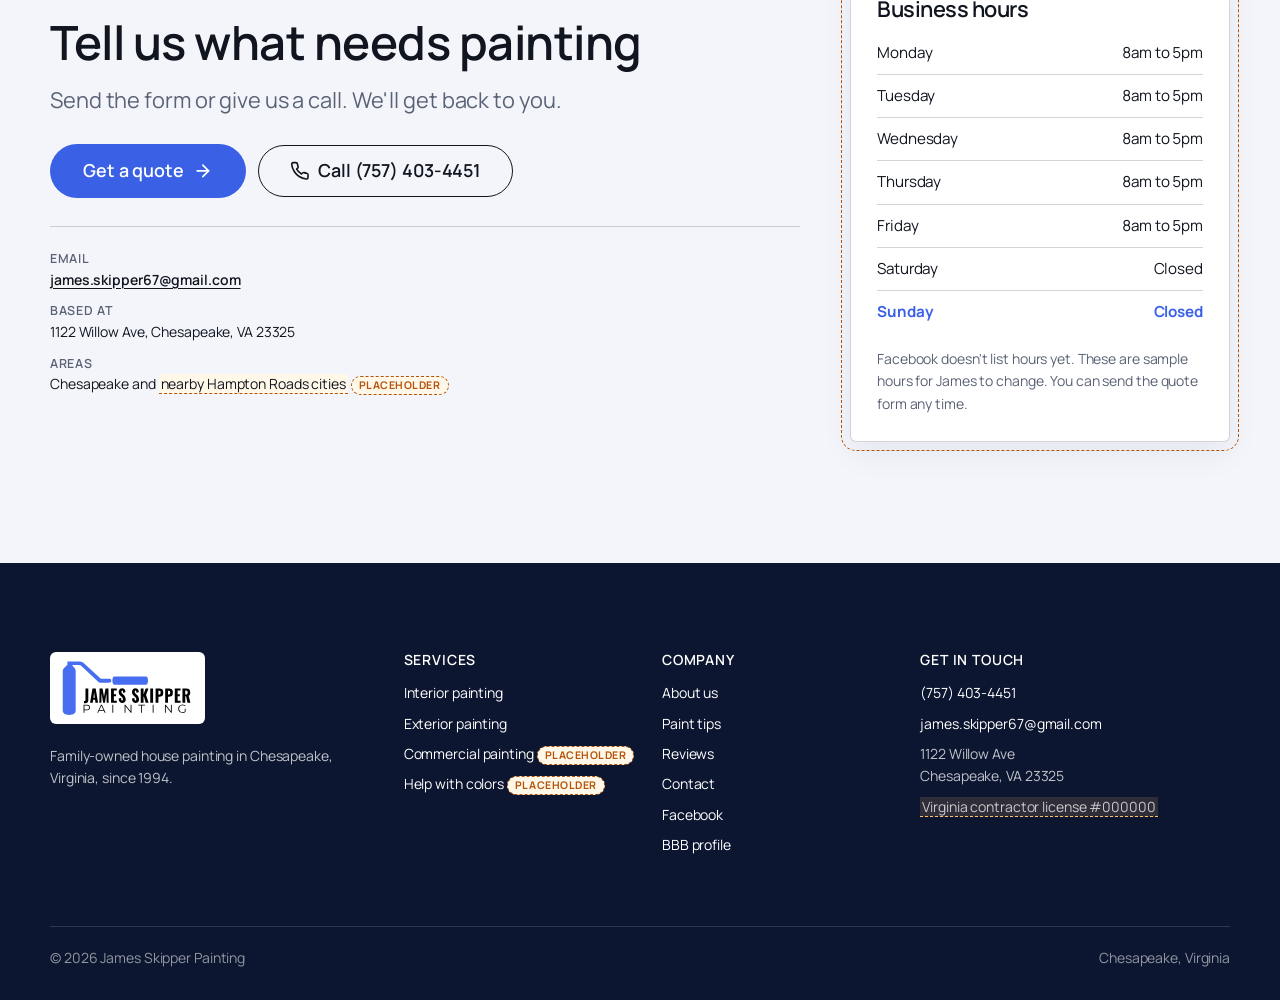
==== commit a5258fdf: "Painted quote box: cool gradients, drips and hidden paint touches Roll the roller in the box header " ====
--- a/index.html
+++ b/index.html
@@ -20,14 +20,14 @@
 <link rel="preconnect" href="https://fonts.gstatic.com" crossorigin>
 <link rel="stylesheet" href="https://fonts.googleapis.com/css2?family=Manrope:wght@300..800&amp;display=swap">
 <link rel="stylesheet" id="wp-block-library-css" href="assets/css/wp-blocks.css?ver=11.2.0">
-<link rel="stylesheet" id="theme-style-css" href="assets/css/site.css?ver=12cd0a70">
-<meta name="site-build" content="20261008003623">
+<link rel="stylesheet" id="theme-style-css" href="assets/css/site.css?ver=1eadf38a">
+<meta name="site-build" content="20261008004043">
 <script>document.documentElement.classList.add("js");</script>
-<script>(function(){if(!window.fetch)return;fetch("version.json",{cache:"no-store"}).then(function(r){return r.json()}).then(function(v){if(v.build&&v.build!=="20261008003623"){var k="reload-"+v.build;try{if(sessionStorage.getItem(k))return;sessionStorage.setItem(k,"1")}catch(e){}location.reload()}}).catch(function(){})})();</script>
+<script>(function(){if(!window.fetch)return;fetch("version.json",{cache:"no-store"}).then(function(r){return r.json()}).then(function(v){if(v.build&&v.build!=="20261008004043"){var k="reload-"+v.build;try{if(sessionStorage.getItem(k))return;sessionStorage.setItem(k,"1")}catch(e){}location.reload()}}).catch(function(){})})();</script>
 <script type="speculationrules">{"prerender": [{"source": "document", "where": {"and": [{"href_matches": "/*"}, {"not": {"href_matches": "/*\\?*"}}, {"not": {"selector_matches": "a[rel~=nofollow]"}}]}, "eagerness": "moderate"}]}</script>
 <link rel="preload" as="image" href="assets/img/hero-1280.webp" imagesrcset="assets/img/hero-800.webp 800w, assets/img/hero-1280.webp 1280w, assets/img/hero-1920.webp 1920w" imagesizes="100vw" fetchpriority="high">
 <script type="application/ld+json">{"@context":"https://schema.org","@type":"HousePainter","name":"James Skipper Painting","url":"https://jamesskipper.whitephoenixconsulting.com/","logo":"https://jamesskipper.whitephoenixconsulting.com/assets/img/logo.png","image":"https://jamesskipper.whitephoenixconsulting.com/assets/img/og-image.jpg","telephone":"+1-757-403-4451","email":"james.skipper67@gmail.com","address":{"@type":"PostalAddress","streetAddress":"1122 Willow Ave","addressLocality":"Chesapeake","addressRegion":"VA","postalCode":"23325","addressCountry":"US"},"foundingDate":"1994","areaServed":{"@type":"City","name":"Chesapeake"},"sameAs":["https://www.facebook.com/people/James-Skipper-Painting/100089586026542/","https://www.bbb.org/us/va/chesapeake/profile/painting-contractors/james-skipper-painting-0583-90042634"]}</script>
-<script src="assets/js/site.js?ver=4b926455" defer></script>
+<script src="assets/js/site.js?ver=d220d896" defer></script>
 </head>
 <body class="home page has-mobile-actions">
 <div class="wp-site-blocks">
@@ -65,7 +65,13 @@
       </div>
       <div class="wp-block-column hero-form-col">
         <div class="quote-box">
-          <div class="quote-box__head"><h2 class="wp-block-heading">Request a quote</h2><p>Two quick steps. Or call <a href="tel:+17574034451">(757) 403-4451</a></p></div>
+          <div class="quote-box__head">
+            <svg class="quote-box__stroke" viewBox="0 0 220 80" aria-hidden="true" focusable="false"><path d="M8 52c22-20 52-34 88-36 30-2 54 6 80 2 14-2 26-8 36-14-6 16-20 28-38 32-26 6-50-2-78 2-30 4-58 18-80 30-8 4-14-6-8-16z" fill="#fff"/></svg>
+            <button class="quote-box__roller" type="button" aria-label="Roll a new paint color" title="Go on, give it a roll"><svg xmlns="http://www.w3.org/2000/svg" viewBox="0 0 24 24" fill="none" stroke="currentColor" stroke-width="2" stroke-linecap="round" stroke-linejoin="round" aria-hidden="true" focusable="false"><rect width="16" height="6" x="2" y="2" rx="2"/><path d="M10 16v-2a2 2 0 0 1 2-2h8a2 2 0 0 0 2-2V7a2 2 0 0 0-2-2h-2"/><rect width="4" height="6" x="8" y="16" rx="1"/></svg></button>
+            <div class="quote-box__title"><h2 class="wp-block-heading">Request a quote</h2><p>Two quick steps. Or call <a href="tel:+17574034451">(757) 403-4451</a></p></div>
+            <span class="quote-box__swatch" aria-live="polite"></span>
+            <svg class="quote-box__drips" viewBox="0 0 400 24" preserveAspectRatio="none" aria-hidden="true" focusable="false"><defs><linearGradient id="qb-drip" x1="0" x2="1" y1="0" y2="0"><stop offset="0" style="stop-color:var(--qb-a)"/><stop offset="1" style="stop-color:var(--qb-b)"/></linearGradient></defs><path fill="url(#qb-drip)" d="M0 0H400V5H362c-3 0-4 2-4 5s-2 4-4 4-4-1-4-4-1-5-4-5H308c-3 0-4 3-4 8s-2 8-5 8-5-3-5-8-1-8-4-8H170c-2 0-3 2-3 4s-2 4-4 4-4-2-4-4-1-4-3-4H80c-3 0-4 3-4 7s-2 6-5 6-5-2-5-6-1-7-4-7H0Z"/></svg>
+          </div>
           <div class="gform_wrapper">
             <div class="gf_page_steps" role="list" aria-label="Form steps"><div class="gf_step gf_step_active" role="listitem"><span class="gf_step_number">1</span><span class="gf_step_label">The job</span></div><div class="gf_step" role="listitem"><span class="gf_step_number">2</span><span class="gf_step_label">Your details</span></div></div><p class="screen-reader-text" aria-live="polite" data-step-announce></p>
             <div class="gform_validation_errors" role="alert" hidden>There was a problem with your submission. Please review the fields below.</div>
--- a/assets/css/site.css
+++ b/assets/css/site.css
@@ -673,3 +673,45 @@
   .light-switch span { padding: 9px 6px; font-size: .88rem; text-align: center; }
 }
 .gform_confirmation_message a { white-space: nowrap; }
+
+/* Hero quote box, painted look (gradients requested by the user for this box) */
+.quote-box { --qb-a: #4068ee; --qb-b: #2b2f9a; position: relative; overflow: visible; border: 1px solid rgb(255 255 255 / .5); background: linear-gradient(180deg, #f3f6ff 0%, #ffffff 46%); box-shadow: 0 28px 70px rgb(8 14 40 / .45), 0 0 0 6px rgb(255 255 255 / .06); }
+.quote-box__head { position: relative; z-index: 1; display: flex; align-items: center; gap: 14px; overflow: visible; border-radius: 8px 8px 0 0; background: linear-gradient(90deg, var(--qb-a), var(--qb-b)); transition: background .5s ease; }
+.quote-box__title { position: relative; min-width: 0; }
+.quote-box__stroke { position: absolute; top: 4px; right: 6px; width: 170px; opacity: .1; pointer-events: none; }
+.quote-box__drips { position: absolute; top: 100%; right: 0; left: 0; width: 100%; height: 22px; margin-top: -1px; pointer-events: none; }
+.quote-box__drips path { transform-origin: top; animation: qb-drip 5s ease-in-out infinite; }
+@keyframes qb-drip { 0%, 70%, 100% { transform: scaleY(1); } 82% { transform: scaleY(1.25); } }
+.quote-box .gform_wrapper { position: relative; padding-top: 26px; }
+.quote-box__roller { display: grid; flex: none; place-items: center; width: 42px; height: 42px; padding: 0; border: 1px solid rgb(255 255 255 / .35); border-radius: 12px; background: rgb(255 255 255 / .14); color: #fff; cursor: pointer; transition: background-color .2s ease, transform .2s ease; }
+.quote-box__roller svg { width: 22px; height: 22px; }
+.quote-box__roller:hover { background: rgb(255 255 255 / .26); transform: rotate(-8deg); }
+.quote-box__roller.is-rolling svg { animation: qb-roll .5s cubic-bezier(.34, 1.56, .64, 1); }
+@keyframes qb-roll { 0% { transform: translateX(0) rotate(0); } 40% { transform: translateX(6px) rotate(-14deg); } 100% { transform: none; } }
+.quote-box__swatch { position: absolute; top: 10px; right: 12px; padding: 3px 10px; border-radius: 999px; background: rgb(255 255 255 / .92); color: var(--qb-b); font-size: .72rem; font-weight: 800; letter-spacing: .03em; opacity: 0; transform: translateY(-4px); transition: opacity .25s ease, transform .25s ease; pointer-events: none; }
+.quote-box__swatch.is-shown { opacity: 1; transform: none; }
+.quote-box .gf_page_steps { border-bottom-color: rgb(58 96 230 / .14); }
+.quote-box .gf_step_active .gf_step_number { border-color: transparent; background: linear-gradient(135deg, var(--qb-a), var(--qb-b)); }
+/* Service cards: cool tinted icons, and a paint swipe when picked */
+.quote-box .gcard__box { position: relative; overflow: hidden; border-color: #dbe2f3; background: rgb(255 255 255 / .9); }
+.quote-box .gcard__box > * { position: relative; }
+.quote-box .gcard__box::before { content: ""; position: absolute; inset: 0; background: linear-gradient(90deg, rgb(64 104 238 / .16), rgb(43 47 154 / .05)); transform: scaleX(0); transform-origin: left; transition: transform .45s cubic-bezier(.2, .7, .2, 1); }
+.quote-box .gcard input:checked + .gcard__box { background: #fff; }
+.quote-box .gcard input:checked + .gcard__box::before { transform: scaleX(1); }
+.quote-box .gcard__icon { color: #fff; }
+.quote-box .gchoice-cards li:nth-child(1) .gcard__icon { background: linear-gradient(135deg, #5b8cff, #3a4fd0); }
+.quote-box .gchoice-cards li:nth-child(2) .gcard__icon { background: linear-gradient(135deg, #2fc4c4, #1b6fa8); }
+.quote-box .gchoice-cards li:nth-child(3) .gcard__icon { background: linear-gradient(135deg, #8b7cf6, #4b3fc0); }
+.quote-box .gchoice-cards li:nth-child(4) .gcard__icon { background: linear-gradient(135deg, #7d93b8, #3f5687); }
+.quote-box .gcard input:checked + .gcard__box .gcard__icon { color: #fff; }
+.quote-box .gcard input:checked + .gcard__box .gcard__tick { background: linear-gradient(135deg, var(--qb-a), var(--qb-b)); border-color: transparent; }
+/* Buttons: gradient with a roller-shine sweep on hover */
+.quote-box .gform_next_button, .quote-box .gform_page_footer button[type="submit"] { position: relative; overflow: hidden; background: linear-gradient(135deg, var(--qb-a), var(--qb-b)); box-shadow: 0 8px 20px rgb(43 47 154 / .28); }
+.quote-box .gform_next_button::after, .quote-box .gform_page_footer button[type="submit"]::after { content: ""; position: absolute; top: 0; bottom: 0; left: -40%; width: 30%; background: linear-gradient(90deg, transparent, rgb(255 255 255 / .35), transparent); transform: skewX(-20deg); transition: left .6s ease; }
+.quote-box .gform_next_button:hover::after, .quote-box .gform_page_footer button[type="submit"]:hover::after { left: 120%; }
+.quote-box .gform_confirmation_message { border-color: rgb(58 96 230 / .2); background: linear-gradient(180deg, #eef2fe, #fff); }
+.quote-box .gform_confirmation_icon { background: linear-gradient(135deg, var(--qb-a), var(--qb-b)); }
+/* Easter egg: paint splats when the request goes in */
+.qb-splat { position: absolute; z-index: 5; width: 26px; height: 26px; pointer-events: none; animation: qb-splat 1.1s cubic-bezier(.2, .7, .2, 1) forwards; }
+@keyframes qb-splat { 0% { opacity: 0; transform: translate(0, 0) scale(.2) rotate(0); } 25% { opacity: 1; } 100% { opacity: 0; transform: translate(var(--dx), var(--dy)) scale(1) rotate(var(--rot)); } }
+@media (prefers-reduced-motion: reduce) { .quote-box__drips path, .quote-box__roller.is-rolling svg, .qb-splat { animation: none; } .quote-box .gcard__box::before { transition: none; } }
